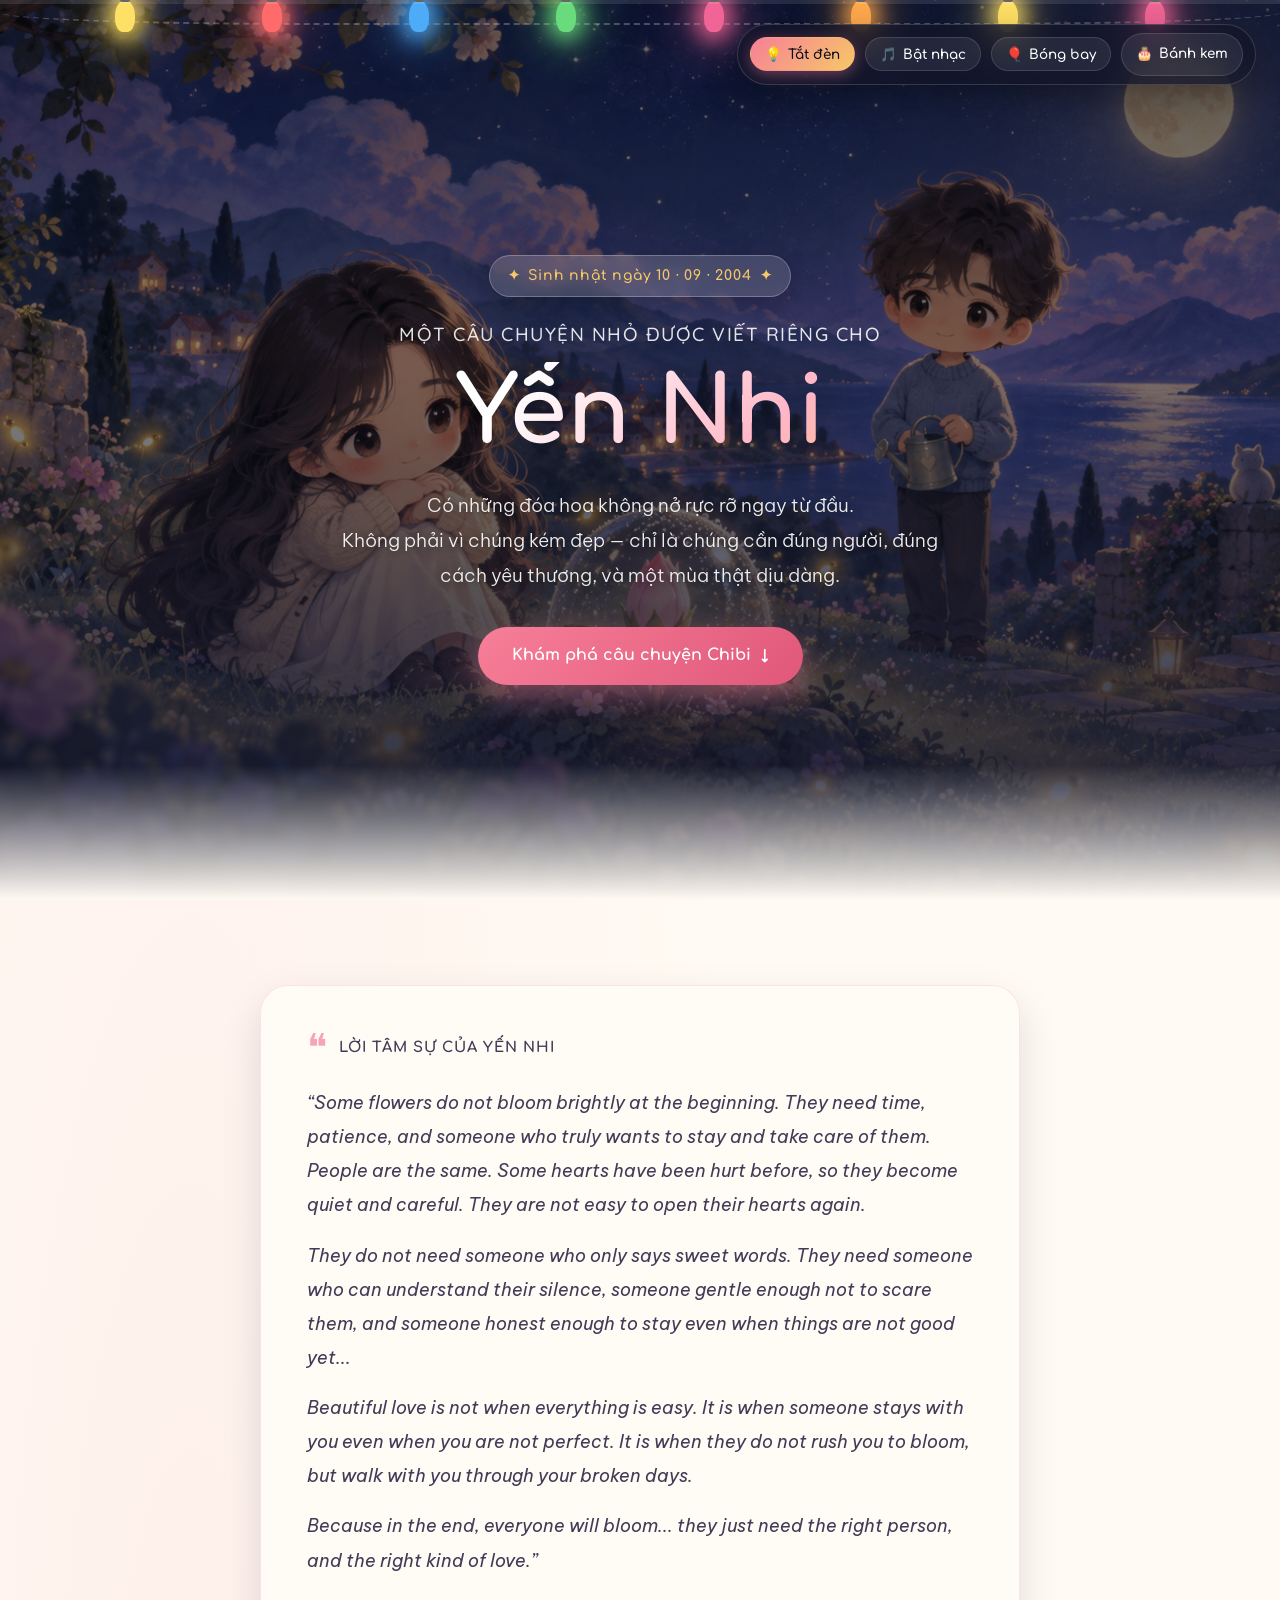
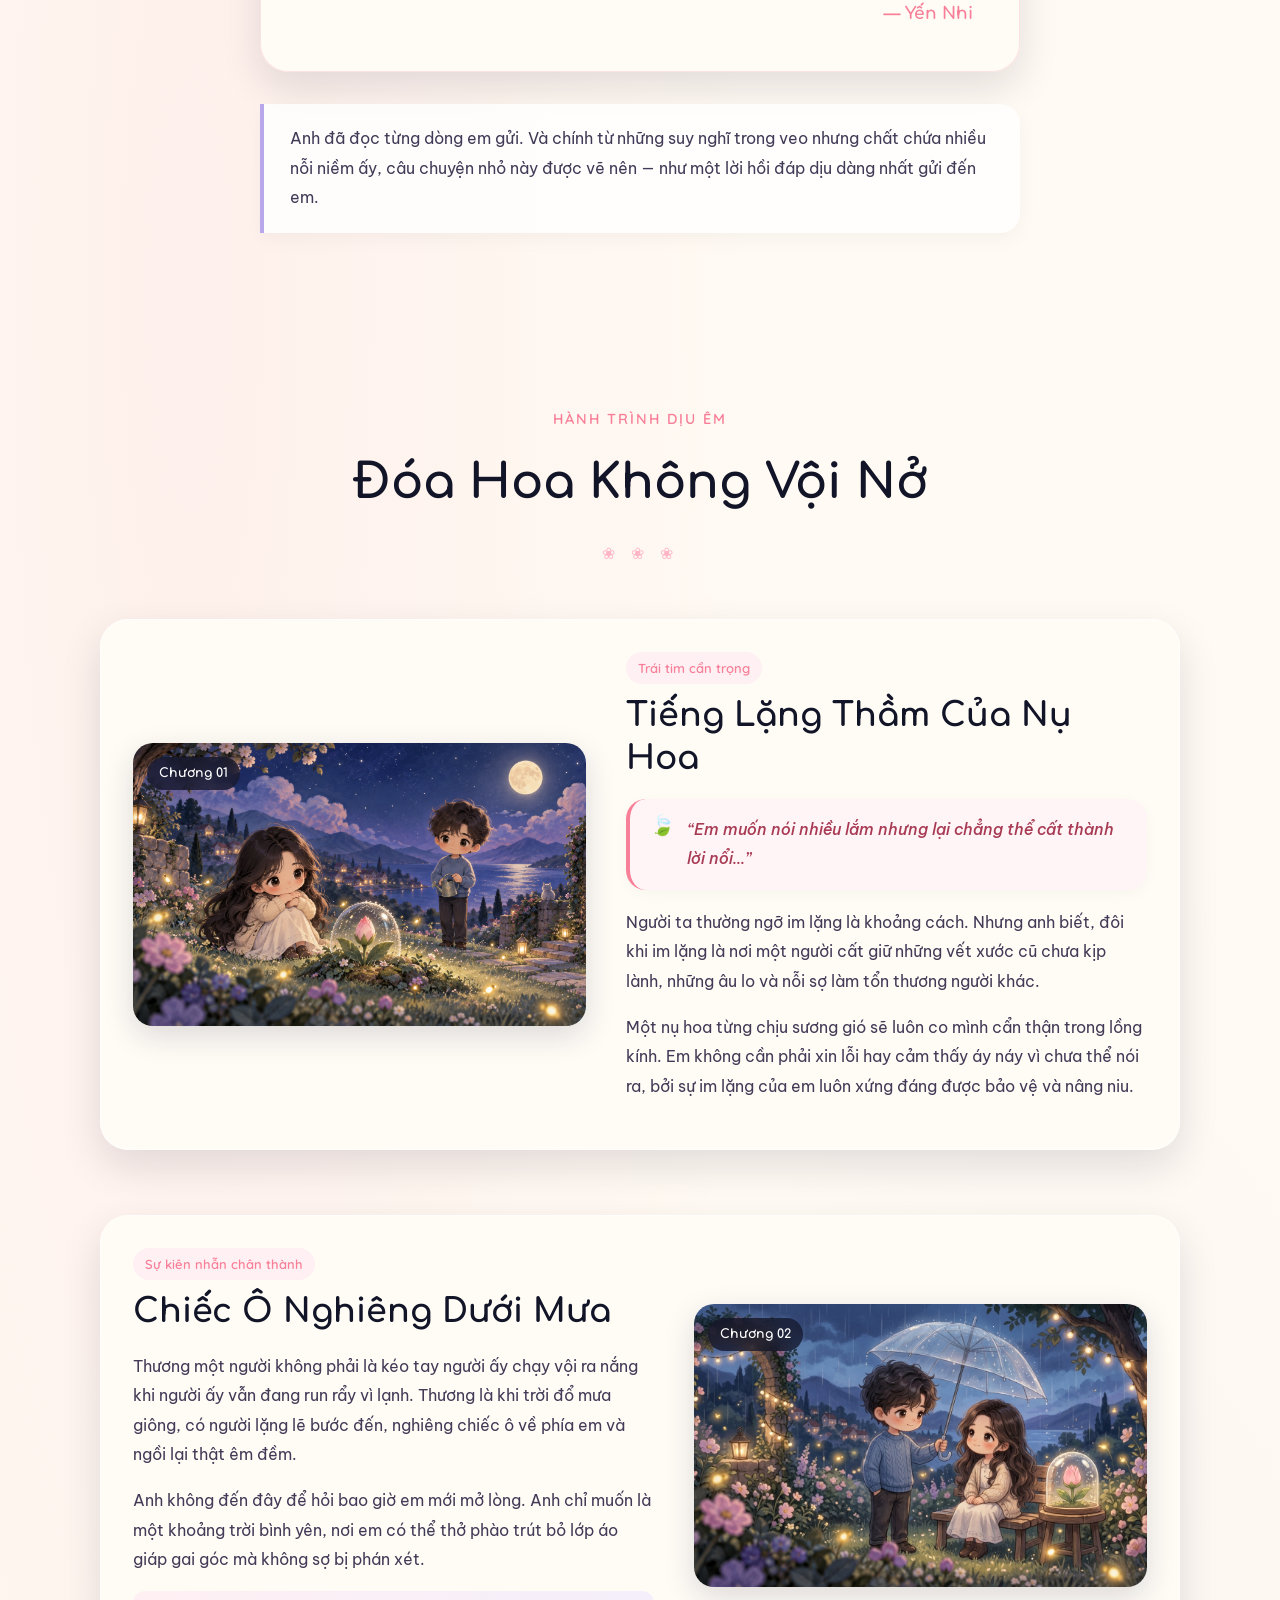
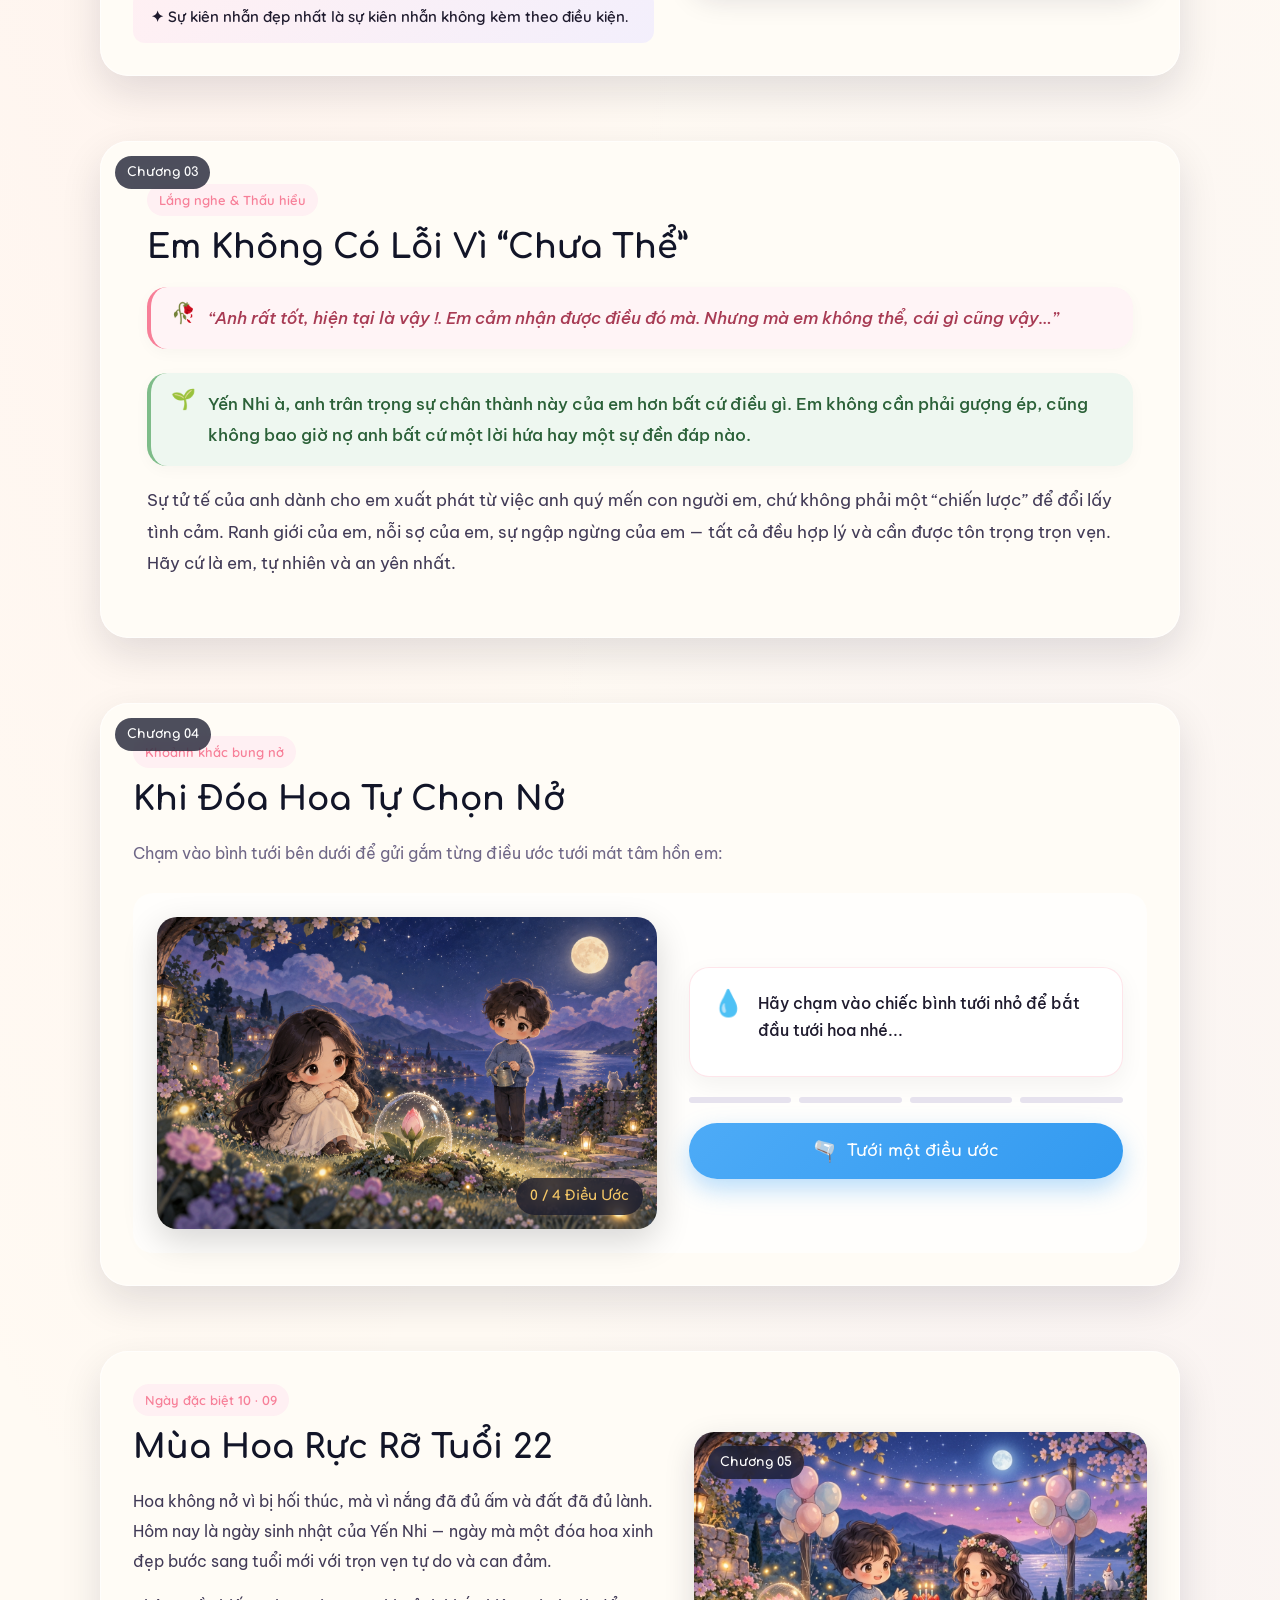
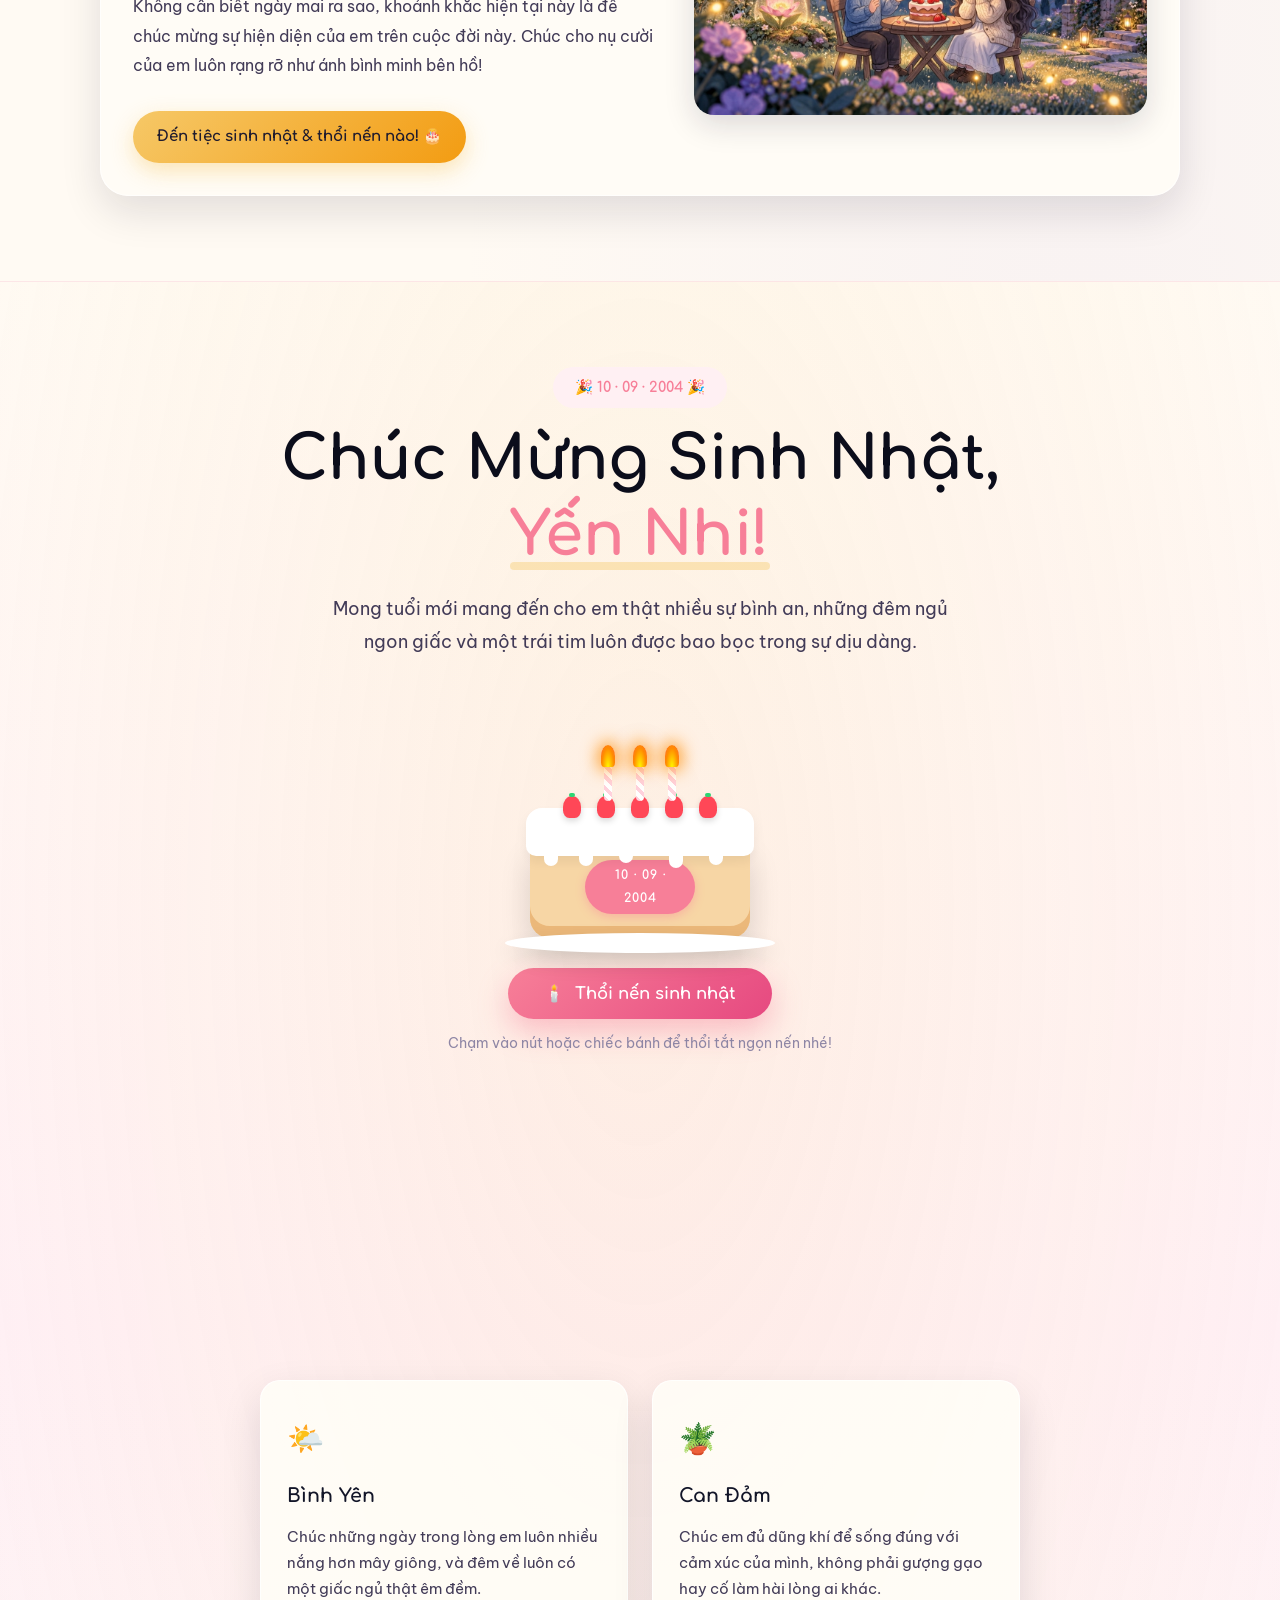
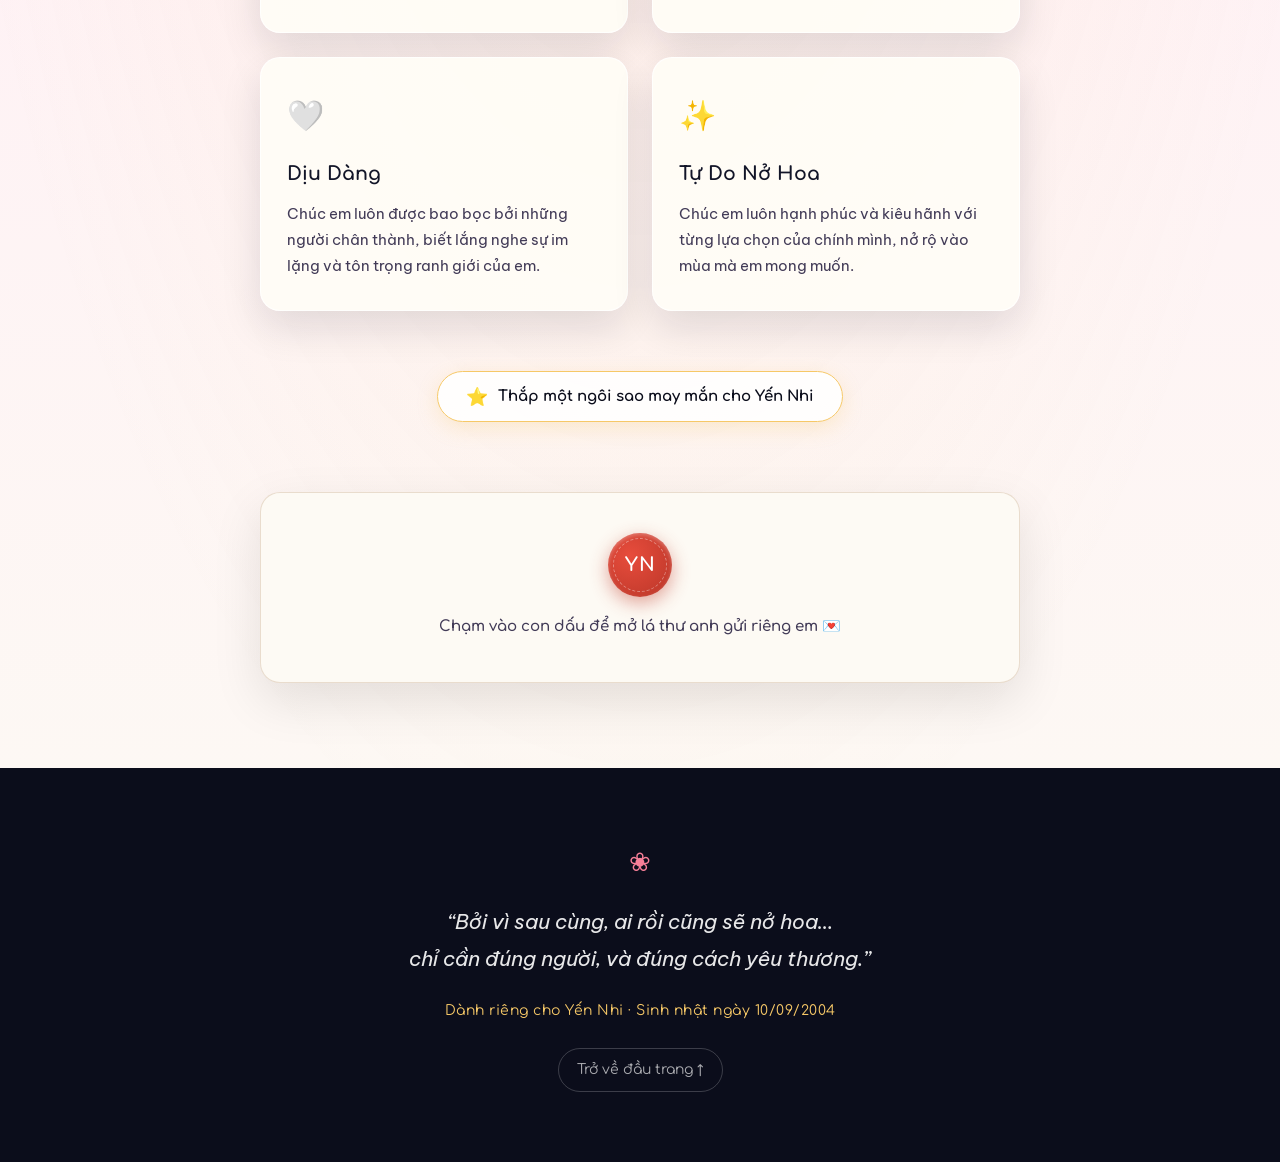
==== index.html @ 94d65dc5 "feat: Upgrade Chibi storybook birthday celebration for Yen Nhi (10/09/2004)" ====
<!doctype html>
<html lang="vi">
<head>
  <meta charset="utf-8">
  <meta name="viewport" content="width=device-width, initial-scale=1">
  <meta name="theme-color" content="#15182f">
  <meta name="description" content="Một câu chuyện Chibi dịu dàng và lời chúc sinh nhật ý nghĩa nhất dành cho Yến Nhi (10/09/2004).">
  <meta property="og:title" content="Đóa Hoa Dành Cho Yến Nhi · 10/09/2004">
  <meta property="og:description" content="Có những đóa hoa không nở rực rỡ ngay từ đầu. Chúng cần sự kiên nhẫn, một người thật lòng ở lại và đúng cách yêu thương.">
  <meta property="og:image" content="assets/images/story/chibi-birthday.jpg">
  <title>Đóa Hoa Dành Cho Yến Nhi · 10/09/2004 🌸</title>
  
  <link rel="icon" href="assets/images/favicon.ico">
  <link rel="preconnect" href="https://fonts.googleapis.com">
  <link rel="preconnect" href="https://fonts.gstatic.com" crossorigin>
  <!-- Full Google Fonts with Vietnamese subset -->
  <link href="https://fonts.googleapis.com/css2?family=Be+Vietnam+Pro:ital,wght@0,300;0,400;0,500;0,600;0,700;1,300;1,400;1,500;1,600&family=Caveat:wght@500;600;700&family=Comfortaa:wght@500;600;700&family=Quicksand:wght@500;600;700&display=swap" rel="stylesheet">
  
  <link rel="stylesheet" href="css/story.css">
</head>
<body>
  <!-- Canvas Confetti Overlay -->
  <canvas id="confettiCanvas" class="confetti-canvas" aria-hidden="true"></canvas>

  <!-- Reading Progress Bar -->
  <div class="scroll-progress" aria-hidden="true"><span id="scrollBar"></span></div>

  <!-- Ambient Sky & Falling Petals Layer -->
  <div class="ambient-sky" aria-hidden="true">
    <div class="stars-bg"></div>
    <div class="fireflies">
      <i></i><i></i><i></i><i></i><i></i><i></i><i></i><i></i><i></i><i></i><i></i><i></i>
    </div>
    <div class="ambient-petals" id="ambientPetals"></div>
  </div>

  <!-- Decorative Light Bulbs Garland (Classic Shizu-ka Feature) -->
  <div class="bulb-garland" id="bulbGarland" aria-hidden="true">
    <div class="bulb-wire"></div>
    <div class="bulb-row">
      <div class="bulb-item"><div class="bulb" id="bulb_yellow"></div></div>
      <div class="bulb-item"><div class="bulb" id="bulb_red"></div></div>
      <div class="bulb-item"><div class="bulb" id="bulb_blue"></div></div>
      <div class="bulb-item"><div class="bulb" id="bulb_green"></div></div>
      <div class="bulb-item"><div class="bulb" id="bulb_pink"></div></div>
      <div class="bulb-item"><div class="bulb" id="bulb_orange"></div></div>
      <div class="bulb-item"><div class="bulb" id="bulb_yellow_2"></div></div>
      <div class="bulb-item"><div class="bulb" id="bulb_pink_2"></div></div>
    </div>
  </div>

  <!-- Floating Action Control Bar -->
  <nav class="action-dock" aria-label="Điều khiển tương tác">
    <button class="dock-btn" id="dockLights" type="button" aria-pressed="false" title="Bật / Tắt dàn đèn lung linh">
      <span class="dock-btn__icon">💡</span>
      <span class="dock-btn__text">Bật đèn</span>
    </button>
    <button class="dock-btn" id="dockMusic" type="button" aria-pressed="false" title="Bật / Tắt giai điệu sinh nhật">
      <span class="dock-btn__icon dock-btn__icon--music">🎵</span>
      <span class="dock-btn__text">Bật nhạc</span>
    </button>
    <button class="dock-btn" id="dockBalloons" type="button" title="Thả bóng bay chữ Yến Nhi">
      <span class="dock-btn__icon">🎈</span>
      <span class="dock-btn__text">Bóng bay</span>
    </button>
    <a class="dock-btn dock-btn--cake" href="#birthdayZone" title="Đi tới Bánh sinh nhật & Bức thư">
      <span class="dock-btn__icon">🎂</span>
      <span class="dock-btn__text">Bánh kem</span>
    </a>
  </nav>

  <!-- Audio Player Element -->
  <audio id="birthdaySong" loop preload="auto">
    <source src="assets/audio/hbd.mp3" type="audio/mpeg">
  </audio>

  <!-- Container for Floating Balloons -->
  <div class="balloons-container" id="balloonsContainer" aria-hidden="true"></div>

  <!-- HERO SECTION -->
  <header class="hero" id="top">
    <div class="hero__backdrop" aria-hidden="true">
      <img src="assets/images/story/garden-night.png" alt="Khu vườn Chibi dưới ánh trăng dịu êm" class="hero__image">
      <div class="hero__overlay"></div>
    </div>

    <div class="hero__content">
      <div class="hero__badge reveal">
        <span class="badge-sparkle">✦</span>
        <span>Sinh nhật ngày 10 · 09 · 2004</span>
        <span class="badge-sparkle">✦</span>
      </div>
      
      <p class="hero__subtitle reveal">Một câu chuyện nhỏ được viết riêng cho</p>
      <h1 class="hero__title reveal">Yến Nhi</h1>
      
      <p class="hero__desc reveal">
        Có những đóa hoa không nở rực rỡ ngay từ đầu.<br>
        Không phải vì chúng kém đẹp — chỉ là chúng cần đúng người, đúng cách yêu thương, và một mùa thật dịu dàng.
      </p>

      <div class="hero__actions reveal">
        <a class="cta-button" href="#prologue">
          <span>Khám phá câu chuyện Chibi</span>
          <span class="cta-arrow" aria-hidden="true">↓</span>
        </a>
      </div>
    </div>

    <div class="hero__hint" aria-hidden="true">
      <span class="hint-dot"></span>
      <span>Cuộn xuống thật chậm để lắng nghe nhé</span>
    </div>
  </header>

  <main>
    <!-- PROLOGUE: THE QUOTE -->
    <section class="prologue section" id="prologue" aria-labelledby="prologueHeading">
      <div class="container container--narrow">
        <div class="quote-card reveal">
          <div class="quote-card__header">
            <span class="quote-icon" aria-hidden="true">❝</span>
            <span class="quote-tag">Lời tâm sự của Yến Nhi</span>
          </div>
          <blockquote class="quote-card__body">
            <p>
              “Some flowers do not bloom brightly at the beginning. They need time, patience, and someone who truly wants to stay and take care of them. People are the same. Some hearts have been hurt before, so they become quiet and careful. They are not easy to open their hearts again.
            </p>
            <p>
              They do not need someone who only says sweet words. They need someone who can understand their silence, someone gentle enough not to scare them, and someone honest enough to stay even when things are not good yet...
            </p>
            <p>
              Beautiful love is not when everything is easy. It is when someone stays with you even when you are not perfect. It is when they do not rush you to bloom, but walk with you through your broken days.
            </p>
            <p>
              Because in the end, everyone will bloom... they just need the right person, and the right kind of love.”
            </p>
          </blockquote>
          <div class="quote-card__footer">
            <span class="quote-author">— Yến Nhi</span>
          </div>
        </div>

        <div class="prologue-note reveal">
          <p>
            Anh đã đọc từng dòng em gửi. Và chính từ những suy nghĩ trong veo nhưng chất chứa nhiều nỗi niềm ấy, câu chuyện nhỏ này được vẽ nên — như một lời hồi đáp dịu dàng nhất gửi đến em.
          </p>
        </div>
      </div>
    </section>

    <!-- CHAPTERS STORYBOOK SECTION -->
    <section class="storybook-section section" id="storyChapters" aria-label="Các chương truyện Chibi">
      <div class="container">
        <div class="section-heading text-center reveal">
          <span class="sub-heading">Hành trình dịu êm</span>
          <h2 class="main-heading">Đóa Hoa Không Vội Nở</h2>
          <div class="heading-ornament" aria-hidden="true">❀ ❀ ❀</div>
        </div>

        <div class="chapters-wrapper">
          <!-- CHAPTER 1 -->
          <article class="chapter-card reveal" id="chap1">
            <div class="chapter-card__art">
              <img src="assets/images/story/garden-night.png" alt="Chibi Yến Nhi ngồi bên đóa hoa trong lồng kính dưới đêm trăng" loading="lazy">
              <div class="chapter-tag">Chương 01</div>
            </div>
            <div class="chapter-card__text">
              <div class="chapter-badge">Trái tim cẩn trọng</div>
              <h3 class="chapter-title">Tiếng Lặng Thầm Của Nụ Hoa</h3>
              
              <div class="speech-bubble speech-bubble--her">
                <span class="speech-avatar" aria-hidden="true">🍃</span>
                <p>“Em muốn nói nhiều lắm nhưng lại chẳng thể cất thành lời nổi…”</p>
              </div>

              <p>
                Người ta thường ngỡ im lặng là khoảng cách. Nhưng anh biết, đôi khi im lặng là nơi một người cất giữ những vết xước cũ chưa kịp lành, những âu lo và nỗi sợ làm tổn thương người khác.
              </p>
              <p>
                Một nụ hoa từng chịu sương gió sẽ luôn co mình cẩn thận trong lồng kính. Em không cần phải xin lỗi hay cảm thấy áy náy vì chưa thể nói ra, bởi sự im lặng của em luôn xứng đáng được bảo vệ và nâng niu.
              </p>
            </div>
          </article>

          <!-- CHAPTER 2 -->
          <article class="chapter-card chapter-card--reverse reveal" id="chap2">
            <div class="chapter-card__art">
              <img src="assets/images/story/chibi-rain.jpg" alt="Chibi bạn nam che ô cho bạn nữ ngồi bên đóa hoa dưới làn mưa ấm áp" loading="lazy">
              <div class="chapter-tag">Chương 02</div>
            </div>
            <div class="chapter-card__text">
              <div class="chapter-badge">Sự kiên nhẫn chân thành</div>
              <h3 class="chapter-title">Chiếc Ô Nghiêng Dưới Mưa</h3>
              
              <p>
                Thương một người không phải là kéo tay người ấy chạy vội ra nắng khi người ấy vẫn đang run rẩy vì lạnh. Thương là khi trời đổ mưa giông, có người lặng lẽ bước đến, nghiêng chiếc ô về phía em và ngồi lại thật êm đềm.
              </p>
              <p>
                Anh không đến đây để hỏi bao giờ em mới mở lòng. Anh chỉ muốn là một khoảng trời bình yên, nơi em có thể thở phào trút bỏ lớp áo giáp gai góc mà không sợ bị phán xét.
              </p>
              <div class="chapter-highlight">
                <span>✦ Sự kiên nhẫn đẹp nhất là sự kiên nhẫn không kèm theo điều kiện.</span>
              </div>
            </div>
          </article>

          <!-- CHAPTER 3 -->
          <article class="chapter-card reveal" id="chap3">
            <div class="chapter-card__inner-confession">
              <div class="chapter-tag">Chương 03</div>
              <div class="chapter-badge">Lắng nghe & Thấu hiểu</div>
              <h3 class="chapter-title">Em Không Có Lỗi Vì “Chưa Thể”</h3>
              
              <div class="speech-bubble speech-bubble--her">
                <span class="speech-avatar" aria-hidden="true">🥀</span>
                <p>“Anh rất tốt, hiện tại là vậy !. Em cảm nhận được điều đó mà. Nhưng mà em không thể, cái gì cũng vậy…”</p>
              </div>

              <div class="confession-response">
                <div class="speech-bubble speech-bubble--him">
                  <span class="speech-avatar" aria-hidden="true">🌱</span>
                  <p>
                    Yến Nhi à, anh trân trọng sự chân thành này của em hơn bất cứ điều gì. Em không cần phải gượng ép, cũng không bao giờ nợ anh bất cứ một lời hứa hay một sự đền đáp nào.
                  </p>
                </div>
                <p class="confession-body">
                  Sự tử tế của anh dành cho em xuất phát từ việc anh quý mến con người em, chứ không phải một “chiến lược” để đổi lấy tình cảm. Ranh giới của em, nỗi sợ của em, sự ngập ngừng của em — tất cả đều hợp lý và cần được tôn trọng trọn vẹn. Hãy cứ là em, tự nhiên và an yên nhất.
                </p>
              </div>
            </div>
          </article>

          <!-- CHAPTER 4 (INTERACTIVE GARDEN) -->
          <article class="chapter-card chapter-card--garden reveal" id="gardenZone">
            <div class="chapter-tag">Chương 04</div>
            <div class="chapter-badge">Khoảnh khắc bung nở</div>
            <h3 class="chapter-title">Khi Đóa Hoa Tự Chọn Nở</h3>
            <p class="garden-subtitle">
              Chạm vào bình tưới bên dưới để gửi gắm từng điều ước tưới mát tâm hồn em:
            </p>

            <div class="garden-interactive" id="interactiveGarden" style="--bloom: 0">
              <div class="garden-visual">
                <img class="garden-img garden-img--night" src="assets/images/story/garden-night.png" alt="Hoa chưa nở trong đêm">
                <img class="garden-img garden-img--dawn" src="assets/images/story/garden-dawn.png" alt="Hoa bừng nở trong bình minh">
                <div class="garden-bloom-glow"></div>
                <div class="garden-badge-pill">
                  <span id="wishCount">0</span> / 4 Điều Ước
                </div>
                <div class="petal-layer" id="petalLayer" aria-hidden="true"></div>
              </div>

              <div class="garden-control-box">
                <div class="wish-card-display" id="wishDisplay" role="status">
                  <span class="wish-icon" id="wishIcon">💧</span>
                  <p id="wishText">Hãy chạm vào chiếc bình tưới nhỏ để bắt đầu tưới hoa nhé...</p>
                </div>

                <div class="wish-indicators" id="wishDots" aria-hidden="true">
                  <span class="dot"></span>
                  <span class="dot"></span>
                  <span class="dot"></span>
                  <span class="dot"></span>
                </div>

                <button class="water-action-btn" id="waterButton" type="button">
                  <span class="water-icon" aria-hidden="true">🫗</span>
                  <span class="water-label">Tưới một điều ước</span>
                </button>
              </div>
            </div>
          </article>

          <!-- CHAPTER 5 -->
          <article class="chapter-card chapter-card--reverse reveal" id="chap5">
            <div class="chapter-card__art">
              <img src="assets/images/story/chibi-birthday.jpg" alt="Chibi bạn nam và bạn nữ mừng sinh nhật bên chiếc bánh kem và bóng bay" loading="lazy">
              <div class="chapter-tag">Chương 05</div>
            </div>
            <div class="chapter-card__text">
              <div class="chapter-badge">Ngày đặc biệt 10 · 09</div>
              <h3 class="chapter-title">Mùa Hoa Rực Rỡ Tuổi 22</h3>
              <p>
                Hoa không nở vì bị hối thúc, mà vì nắng đã đủ ấm và đất đã đủ lành. Hôm nay là ngày sinh nhật của Yến Nhi — ngày mà một đóa hoa xinh đẹp bước sang tuổi mới với trọn vẹn tự do và can đảm.
              </p>
              <p>
                Không cần biết ngày mai ra sao, khoảnh khắc hiện tại này là để chúc mừng sự hiện diện của em trên cuộc đời này. Chúc cho nụ cười của em luôn rạng rỡ như ánh bình minh bên hồ!
              </p>
              <a href="#birthdayZone" class="btn-jump-cake">
                <span>Đến tiệc sinh nhật & thổi nến nào! 🎂</span>
              </a>
            </div>
          </article>
        </div>
      </div>
    </section>

    <!-- BIRTHDAY CELEBRATION ZONE (SHIZU-KA INSPIRED CAKE & CANDLE BLOW) -->
    <section class="birthday-celebration section" id="birthdayZone" aria-labelledby="bdayHeading">
      <div class="container container--narrow">
        <div class="birthday-header text-center reveal">
          <div class="bday-confetti-badge">🎉 10 · 09 · 2004 🎉</div>
          <h2 id="bdayHeading" class="bday-main-title">
            Chúc Mừng Sinh Nhật,<br><span class="highlight-name">Yến Nhi!</span>
          </h2>
          <p class="bday-lead">
            Mong tuổi mới mang đến cho em thật nhiều sự bình an, những đêm ngủ ngon giấc và một trái tim luôn được bao bọc trong sự dịu dàng.
          </p>
        </div>

        <!-- 3D Interactive Birthday Cake -->
        <div class="cake-stage reveal" id="cakeStage">
          <div class="cake-box">
            <div class="cake" id="interactiveCake" title="Chạm để thổi nến!">
              <!-- Candle Flames & Sticks -->
              <div class="velas" id="cakeCandles">
                <div class="fuego"><span class="flame-core"></span></div>
                <div class="fuego"><span class="flame-core"></span></div>
                <div class="fuego"><span class="flame-core"></span></div>
              </div>
              <div class="cobertura"></div>
              <div class="cake-layer-top">
                <div class="strawberries">
                  <i></i><i></i><i></i><i></i><i></i>
                </div>
              </div>
              <div class="bizcocho">
                <div class="cake-plate"></div>
                <div class="cake-date-ribbon">10 · 09 · 2004</div>
              </div>
            </div>
          </div>

          <div class="cake-actions text-center">
            <button class="blow-candle-btn" id="blowCandleBtn" type="button">
              <span class="btn-icon">🕯️</span>
              <span class="btn-text">Thổi nến sinh nhật</span>
            </button>
            <p class="blow-hint" id="blowHint">Chạm vào nút hoặc chiếc bánh để thổi tắt ngọn nến nhé!</p>
          </div>

          <!-- Toast Message that pops up when candles are blown -->
          <div class="birthday-toast" id="birthdayToast" aria-hidden="true">
            <div class="toast-card">
              <span class="toast-emoji">✨🎂🎈</span>
              <h3>Happy Birthday Yến Nhi!</h3>
              <p>Ngọn nến đã tắt, điều ước của em đã được gửi tới những vì sao! Chúc mọi ước nguyện tuổi mới thành hiện thực!</p>
            </div>
          </div>
        </div>

        <!-- 4 Special Wish Cards -->
        <div class="wishes-quad reveal">
          <div class="wish-item-card">
            <span class="wish-item-card__icon">🌤️</span>
            <h4>Bình Yên</h4>
            <p>Chúc những ngày trong lòng em luôn nhiều nắng hơn mây giông, và đêm về luôn có một giấc ngủ thật êm đềm.</p>
          </div>
          <div class="wish-item-card">
            <span class="wish-item-card__icon">🪴</span>
            <h4>Can Đảm</h4>
            <p>Chúc em đủ dũng khí để sống đúng với cảm xúc của mình, không phải gượng gạo hay cố làm hài lòng ai khác.</p>
          </div>
          <div class="wish-item-card">
            <span class="wish-item-card__icon">🤍</span>
            <h4>Dịu Dàng</h4>
            <p>Chúc em luôn được bao bọc bởi những người chân thành, biết lắng nghe sự im lặng và tôn trọng ranh giới của em.</p>
          </div>
          <div class="wish-item-card">
            <span class="wish-item-card__icon">✨</span>
            <h4>Tự Do Nở Hoa</h4>
            <p>Chúc em luôn hạnh phúc và kiêu hãnh với từng lựa chọn của chính mình, nở rộ vào mùa mà em mong muốn.</p>
          </div>
        </div>

        <!-- Interactive Star Wish Button -->
        <div class="star-wishes-box text-center reveal">
          <button class="star-wish-btn" id="starWishBtn" type="button">
            <span class="star-icon">⭐</span>
            <span>Thắp một ngôi sao may mắn cho Yến Nhi</span>
          </button>
          <div class="star-spawn-area" id="starSpawnArea" aria-hidden="true"></div>
        </div>

        <!-- THE SEALED WAX LETTER -->
        <div class="letter-section reveal" id="letterSection">
          <div class="envelope" id="waxEnvelope">
            <div class="envelope__flap"></div>
            <div class="envelope__seal" id="envelopeSeal" title="Chạm để mở thư">
              <span class="seal-initials">YN</span>
              <span class="seal-ring"></span>
            </div>
            <div class="envelope__hint">Chạm vào con dấu để mở lá thư anh gửi riêng em 💌</div>
            
            <article class="letter-paper" id="letterPaper">
              <div class="letter-paper__decor">❀</div>
              <p class="letter-salutation">Gửi Yến Nhi,</p>
              
              <div class="letter-body">
                <p>
                  Hôm nay là ngày 10 tháng 9 — ngày mà thế giới này may mắn có thêm một cô gái mang tên Yến Nhi dịu dàng, sâu sắc và đầy trăn trở.
                </p>
                <p>
                  Anh đã đọc rất kỹ những dòng em viết về đóa hoa cần thời gian và một người đủ kiên nhẫn. Và anh cũng nghe trọn vẹn cả câu nói: <em>“Anh rất tốt... nhưng em không thể. Em muốn nói nhiều lắm nhưng lại chẳng thể cất thành lời nổi.”</em>
                </p>
                <p>
                  Điều anh muốn em luôn nhớ là: <strong>Em không làm gì sai cả</strong>. Em không cần phải cảm thấy có lỗi với bất kỳ ai, và càng không bao giờ phải như thế trước mặt anh.
                </p>
                <p>
                  Sự im lặng của em, anh hiểu là vì trái tim em đã từng phải tự mình gánh chịu những điều không dễ dàng. Khi một đóa hoa đã từng sợ gió lạnh, việc khép cánh lại để tự bảo vệ là điều rất tự nhiên. Em không cần phải gượng ép bản thân phải "mở lòng", cũng không cần cảm thấy áp lực trước sự tử tế của anh.
                </p>
                <p>
                  Anh chọn ở đây, chọn đối xử dịu dàng với em, đơn giản vì em xứng đáng với sự tử tế ấy. Anh chưa từng xem sự chân thành của mình là một món nợ bắt em phải đáp lại. Tình cảm đẹp nhất là khi người ta sẵn lòng che ô cho em qua những ngày mưa bão, mà không đòi hỏi phải được cùng em đón ngày nắng.
                </p>
                <p>
                  Bước sang tuổi mới (10/09/2004), anh chỉ mong:
                  <br>• Lòng em nhẹ nhõm hơn, bớt đi những nghĩ suy dồn nén.
                  <br>• Em luôn được an toàn trong cảm xúc của mình.
                  <br>• Và một ngày nào đó, khi lòng em thực sự bình yên, đóa hoa Yến Nhi sẽ tự tin nở rộ theo cách rực rỡ nhất mà em tự chọn.
                </p>
              </div>

              <div class="letter-signoff">
                <p>Chúc mừng sinh nhật em một tuổi mới thật an lành!</p>
                <p class="letter-author">Từ một người luôn trân trọng em 🌸</p>
              </div>
            </article>
          </div>
        </div>

      </div>
    </section>

    <!-- EPILOGUE -->
    <footer class="epilogue section text-center" aria-label="Lời kết">
      <div class="container container--narrow reveal">
        <div class="epilogue-symbol" aria-hidden="true">❀</div>
        <p class="epilogue-text">
          “Bởi vì sau cùng, ai rồi cũng sẽ nở hoa…<br>
          chỉ cần đúng người, và đúng cách yêu thương.”
        </p>
        <p class="epilogue-credit">Dành riêng cho Yến Nhi · Sinh nhật ngày 10/09/2004</p>
        <a class="back-to-top" href="#top">Trở về đầu trang ↑</a>
      </div>
    </footer>
  </main>

  <script src="js/story.js" defer></script>
</body>
</html>
---- css/story.css ----
/* ==========================================================================
   ĐÓA HOA DÀNH CHO YẾN NHI · 10/09/2004
   Interactive Chibi Storybook & Birthday Celebration CSS
   ========================================================================== */

:root {
  /* Colors */
  --night-900: #0b0d1b;
  --night-800: #121528;
  --night-700: #1b1e38;
  --night-600: #26294a;
  --night-card: rgba(26, 29, 56, 0.78);
  
  --cream-50: #fffaf3;
  --cream-100: #fff3e3;
  --cream-card: rgba(255, 252, 246, 0.95);
  
  --ink-900: #1f1b2e;
  --ink-700: #423b57;
  --ink-500: #6f6787;
  --ink-muted: #8e86a5;
  
  --rose-pink: #f77f98;
  --blush-pink: #ffb5c5;
  --blush-light: #fff0f3;
  --peach-warm: #ffd6ba;
  --lavender: #b8a7ea;
  --lavender-light: #f3effc;
  --gold-warm: #f6c867;
  --gold-glow: rgba(246, 200, 103, 0.45);
  --sage-green: #7ebc89;
  --sage-light: #eef7f0;
  
  /* Fonts */
  --font-main: "Be Vietnam Pro", -apple-system, BlinkMacSystemFont, "Segoe UI", Roboto, sans-serif;
  --font-cute: "Comfortaa", "Be Vietnam Pro", cursive, sans-serif;
  --font-hand: "Caveat", "Be Vietnam Pro", cursive, sans-serif;
  --font-display: "Quicksand", "Be Vietnam Pro", sans-serif;
  
  /* Shadows & Radius */
  --radius-sm: 12px;
  --radius-md: 20px;
  --radius-lg: 28px;
  --radius-pill: 9999px;
  --shadow-card: 0 16px 40px rgba(18, 14, 38, 0.12);
  --shadow-hover: 0 24px 60px rgba(18, 14, 38, 0.2);
  --shadow-glow: 0 0 35px rgba(247, 127, 152, 0.35);
  
  --transition: all 0.35s cubic-bezier(0.16, 1, 0.3, 1);
}

*, *::before, *::after {
  box-sizing: border-box;
}

html {
  scroll-behavior: smooth;
  background-color: var(--night-900);
}

body {
  margin: 0;
  padding: 0;
  font-family: var(--font-main);
  color: var(--ink-900);
  background: 
    radial-gradient(ellipse at 15% 25%, rgba(247, 127, 152, 0.08), transparent 35rem),
    radial-gradient(ellipse at 85% 75%, rgba(184, 167, 234, 0.1), transparent 40rem),
    var(--cream-50);
  line-height: 1.85;
  font-size: 16.5px;
  overflow-x: hidden;
  text-rendering: optimizeLegibility;
  -webkit-font-smoothing: antialiased;
}

/* Scroll Progress Bar */
.scroll-progress {
  position: fixed;
  top: 0;
  left: 0;
  width: 100%;
  height: 4px;
  background: rgba(255, 255, 255, 0.1);
  z-index: 1000;
}
.scroll-progress span {
  display: block;
  height: 100%;
  width: 0%;
  background: linear-gradient(90deg, var(--rose-pink), var(--gold-warm), var(--lavender));
  border-radius: 0 2px 2px 0;
  transition: width 0.1s linear;
}

/* Confetti Canvas */
.confetti-canvas {
  position: fixed;
  top: 0;
  left: 0;
  width: 100vw;
  height: 100vh;
  pointer-events: none;
  z-index: 9999;
}

/* ==========================================================================
   AMBIENT SKY & FIREFLIES
   ========================================================================== */
.ambient-sky {
  position: fixed;
  inset: 0;
  pointer-events: none;
  z-index: 1;
  overflow: hidden;
}

.fireflies i {
  position: absolute;
  width: 4px;
  height: 4px;
  border-radius: 50%;
  background: var(--gold-warm);
  box-shadow: 0 0 10px 3px var(--gold-warm), 0 0 20px 6px rgba(246, 200, 103, 0.4);
  opacity: 0;
  animation: fireflyGlide 12s infinite ease-in-out;
}
.fireflies i:nth-child(1) { top: 18%; left: 8%; animation-delay: 0s; }
.fireflies i:nth-child(2) { top: 32%; left: 88%; animation-delay: 2s; }
.fireflies i:nth-child(3) { top: 60%; left: 15%; animation-delay: 4.5s; }
.fireflies i:nth-child(4) { top: 75%; left: 78%; animation-delay: 1.2s; }
.fireflies i:nth-child(5) { top: 40%; left: 45%; animation-delay: 6s; }
.fireflies i:nth-child(6) { top: 85%; left: 30%; animation-delay: 3.5s; }
.fireflies i:nth-child(7) { top: 12%; left: 62%; animation-delay: 7s; }
.fireflies i:nth-child(8) { top: 52%; left: 92%; animation-delay: 5s; }
.fireflies i:nth-child(9) { top: 68%; left: 52%; animation-delay: 8s; }
.fireflies i:nth-child(10) { top: 25%; left: 35%; animation-delay: 2.8s; }

@keyframes fireflyGlide {
  0% { opacity: 0; transform: translate(0, 0) scale(0.6); }
  25% { opacity: 0.9; transform: translate(25px, -30px) scale(1.1); }
  50% { opacity: 0.3; transform: translate(-20px, -60px) scale(0.8); }
  75% { opacity: 1; transform: translate(30px, -90px) scale(1.2); }
  100% { opacity: 0; transform: translate(10px, -120px) scale(0.6); }
}

/* ==========================================================================
   BULB GARLAND (CLASSIC SHIZU-KA FEATURE)
   ========================================================================== */
.bulb-garland {
  position: fixed;
  top: 0;
  left: 0;
  width: 100%;
  pointer-events: none;
  z-index: 500;
  transition: opacity 0.5s ease;
}
.bulb-wire {
  position: absolute;
  top: 0;
  left: 0;
  width: 100%;
  height: 25px;
  border-bottom: 2px dashed rgba(255, 255, 255, 0.25);
  border-radius: 50% / 100%;
}
.bulb-row {
  display: flex;
  justify-content: space-around;
  padding: 0 4%;
  position: relative;
}
.bulb-item {
  position: relative;
  width: 28px;
  height: 48px;
}
.bulb {
  width: 20px;
  height: 32px;
  margin: 0 auto;
  border-radius: 50% 50% 40% 40%;
  background: rgba(255, 255, 255, 0.15);
  position: relative;
  transition: all 0.4s ease;
  box-shadow: 0 2px 5px rgba(0,0,0,0.2);
}
.bulb::before {
  content: "";
  position: absolute;
  top: -4px;
  left: 50%;
  transform: translateX(-50%);
  width: 10px;
  height: 6px;
  background: #555;
  border-radius: 2px;
}

/* Lights ON state */
body.lights-on .bulb#bulb_yellow,
body.lights-on .bulb#bulb_yellow_2 {
  background: #ffe066;
  box-shadow: 0 0 20px 8px rgba(255, 224, 102, 0.8), 0 0 45px 15px rgba(255, 224, 102, 0.4);
  animation: bulbPulse 2.8s infinite ease-in-out alternate;
}
body.lights-on .bulb#bulb_red {
  background: #ff6b6b;
  box-shadow: 0 0 20px 8px rgba(255, 107, 107, 0.8), 0 0 45px 15px rgba(255, 107, 107, 0.4);
  animation: bulbPulse 2.6s infinite 0.4s ease-in-out alternate;
}
body.lights-on .bulb#bulb_blue {
  background: #4dabf7;
  box-shadow: 0 0 20px 8px rgba(77, 171, 247, 0.8), 0 0 45px 15px rgba(77, 171, 247, 0.4);
  animation: bulbPulse 3.1s infinite 0.8s ease-in-out alternate;
}
body.lights-on .bulb#bulb_green {
  background: #69db7c;
  box-shadow: 0 0 20px 8px rgba(105, 219, 124, 0.8), 0 0 45px 15px rgba(105, 219, 124, 0.4);
  animation: bulbPulse 2.9s infinite 0.2s ease-in-out alternate;
}
body.lights-on .bulb#bulb_pink,
body.lights-on .bulb#bulb_pink_2 {
  background: #f06595;
  box-shadow: 0 0 20px 8px rgba(240, 101, 149, 0.8), 0 0 45px 15px rgba(240, 101, 149, 0.4);
  animation: bulbPulse 2.7s infinite 0.6s ease-in-out alternate;
}
body.lights-on .bulb#bulb_orange {
  background: #ffa94d;
  box-shadow: 0 0 20px 8px rgba(255, 169, 77, 0.8), 0 0 45px 15px rgba(255, 169, 77, 0.4);
  animation: bulbPulse 3s infinite 0.5s ease-in-out alternate;
}

@keyframes bulbPulse {
  0% { transform: scale(0.96); filter: brightness(0.9); }
  100% { transform: scale(1.05); filter: brightness(1.2); }
}

/* ==========================================================================
   FLOATING ACTION DOCK
   ========================================================================== */
.action-dock {
  position: fixed;
  top: 24px;
  right: 24px;
  display: flex;
  align-items: center;
  gap: 10px;
  padding: 8px 12px;
  background: rgba(18, 21, 40, 0.75);
  backdrop-filter: blur(14px);
  -webkit-backdrop-filter: blur(14px);
  border: 1px solid rgba(255, 255, 255, 0.15);
  border-radius: var(--radius-pill);
  box-shadow: 0 12px 35px rgba(0, 0, 0, 0.3);
  z-index: 900;
  transition: var(--transition);
}
.dock-btn {
  display: flex;
  align-items: center;
  gap: 6px;
  padding: 8px 14px;
  font-family: var(--font-cute);
  font-size: 13.5px;
  font-weight: 600;
  color: #fff;
  background: rgba(255, 255, 255, 0.08);
  border: 1px solid rgba(255, 255, 255, 0.12);
  border-radius: var(--radius-pill);
  cursor: pointer;
  text-decoration: none;
  transition: var(--transition);
}
.dock-btn:hover {
  background: rgba(255, 255, 255, 0.2);
  transform: translateY(-2px);
}
.dock-btn[aria-pressed="true"] {
  background: linear-gradient(135deg, var(--rose-pink), var(--gold-warm));
  color: var(--night-900);
  border-color: transparent;
  box-shadow: 0 4px 15px rgba(247, 127, 152, 0.4);
}
.dock-btn__icon--music.is-playing {
  display: inline-block;
  animation: musicSpin 2.5s linear infinite;
}
@keyframes musicSpin {
  100% { transform: rotate(360deg); }
}

/* ==========================================================================
   BALLOONS FLOATING SYSTEM
   ========================================================================== */
.balloons-container {
  position: fixed;
  inset: 0;
  pointer-events: none;
  z-index: 600;
  overflow: hidden;
}
.balloon {
  position: absolute;
  bottom: -150px;
  display: flex;
  flex-direction: column;
  align-items: center;
  animation: floatUpward 14s ease-in forwards;
}
.balloon__body {
  width: 72px;
  height: 92px;
  border-radius: 50% 50% 50% 50% / 40% 40% 60% 60%;
  display: flex;
  align-items: center;
  justify-content: center;
  font-family: var(--font-cute);
  font-weight: 700;
  font-size: 26px;
  color: #ffffff;
  text-shadow: 0 2px 6px rgba(0, 0, 0, 0.25);
  box-shadow: inset -8px -10px 20px rgba(0, 0, 0, 0.15), 0 10px 25px rgba(0, 0, 0, 0.18);
  position: relative;
}
.balloon__body::after {
  content: "";
  position: absolute;
  bottom: -6px;
  width: 0;
  height: 0;
  border-left: 5px solid transparent;
  border-right: 5px solid transparent;
  border-bottom: 7px solid currentColor;
}
.balloon__string {
  width: 1.5px;
  height: 80px;
  background: rgba(255, 255, 255, 0.45);
  margin-top: 4px;
}
@keyframes floatUpward {
  0% { transform: translateY(0) rotate(-3deg); opacity: 0; }
  10% { opacity: 0.95; }
  50% { transform: translateY(-55vh) rotate(5deg); }
  90% { opacity: 0.95; }
  100% { transform: translateY(-120vh) rotate(-4deg); opacity: 0; }
}

/* ==========================================================================
   HERO SECTION
   ========================================================================== */
.hero {
  position: relative;
  min-height: 100vh;
  display: flex;
  flex-direction: column;
  align-items: center;
  justify-content: center;
  padding: 100px 24px 60px;
  color: #fff;
  text-align: center;
  overflow: hidden;
  background: #0d1022;
  z-index: 2;
}
.hero__backdrop {
  position: absolute;
  inset: 0;
  z-index: 1;
}
.hero__image {
  width: 100%;
  height: 100%;
  object-fit: cover;
  object-position: center 35%;
  filter: brightness(0.72) saturate(1.18);
  transform: scale(1.02);
  transition: transform 0.6s ease;
}
.hero__overlay {
  position: absolute;
  inset: 0;
  background: linear-gradient(
    180deg,
    rgba(11, 13, 27, 0.5) 0%,
    rgba(18, 21, 40, 0.3) 40%,
    rgba(22, 25, 48, 0.8) 85%,
    var(--cream-50) 100%
  );
}
.hero__content {
  max-width: 780px;
  position: relative;
  z-index: 2;
  margin: 0 auto;
}
.hero__badge {
  display: inline-flex;
  align-items: center;
  gap: 8px;
  padding: 7px 18px;
  background: rgba(255, 255, 255, 0.15);
  backdrop-filter: blur(12px);
  border: 1px solid rgba(255, 255, 255, 0.25);
  border-radius: var(--radius-pill);
  font-family: var(--font-cute);
  font-size: 14px;
  font-weight: 600;
  letter-spacing: 0.8px;
  color: var(--gold-warm);
  margin-bottom: 20px;
  box-shadow: 0 8px 24px rgba(0, 0, 0, 0.2);
}
.hero__subtitle {
  font-family: var(--font-display);
  font-size: 19px;
  font-weight: 500;
  letter-spacing: 1.5px;
  text-transform: uppercase;
  color: rgba(255, 255, 255, 0.88);
  margin: 0 0 10px;
}
.hero__title {
  font-family: var(--font-cute);
  font-size: clamp(3.2rem, 7.5vw, 5.8rem);
  font-weight: 700;
  line-height: 1.12;
  margin: 0 0 22px;
  background: linear-gradient(135deg, #ffffff 30%, var(--blush-pink) 70%, var(--gold-warm) 100%);
  -webkit-background-clip: text;
  -webkit-text-fill-color: transparent;
  filter: drop-shadow(0 4px 18px rgba(0, 0, 0, 0.45));
}
.hero__desc {
  font-size: clamp(16.5px, 2.3vw, 19px);
  font-weight: 300;
  line-height: 1.85;
  color: rgba(255, 255, 255, 0.92);
  margin: 0 auto 34px;
  max-width: 640px;
  text-shadow: 0 2px 8px rgba(0, 0, 0, 0.5);
}
.cta-button {
  display: inline-flex;
  align-items: center;
  gap: 10px;
  padding: 14px 34px;
  background: linear-gradient(135deg, var(--rose-pink), #e0577a);
  color: #fff;
  font-family: var(--font-cute);
  font-size: 16px;
  font-weight: 700;
  text-decoration: none;
  border-radius: var(--radius-pill);
  box-shadow: 0 12px 30px rgba(247, 127, 152, 0.45);
  transition: var(--transition);
}
.cta-button:hover {
  transform: translateY(-3px) scale(1.03);
  box-shadow: 0 18px 40px rgba(247, 127, 152, 0.6);
}
.cta-arrow {
  display: inline-block;
  transition: transform 0.3s ease;
}
.cta-button:hover .cta-arrow {
  transform: translateY(3px);
}
.hero__hint {
  position: absolute;
  bottom: 22px;
  display: flex;
  align-items: center;
  gap: 8px;
  font-size: 13.5px;
  color: rgba(255, 255, 255, 0.7);
  letter-spacing: 0.5px;
}
.hint-dot {
  width: 6px;
  height: 6px;
  border-radius: 50%;
  background: var(--gold-warm);
  animation: pulseDot 1.8s infinite;
}
@keyframes pulseDot {
  0%, 100% { opacity: 0.3; transform: scale(0.8); }
  50% { opacity: 1; transform: scale(1.3); }
}

/* ==========================================================================
   SECTIONS GENERAL
   ========================================================================== */
.section {
  padding: 85px 24px;
  position: relative;
  z-index: 2;
}
.container {
  width: 100%;
  max-width: 1080px;
  margin: 0 auto;
}
.container--narrow {
  max-width: 760px;
}
.text-center {
  text-align: center;
}

.section-heading {
  margin-bottom: 50px;
}
.sub-heading {
  display: inline-block;
  font-family: var(--font-display);
  font-size: 14.5px;
  font-weight: 600;
  text-transform: uppercase;
  letter-spacing: 2px;
  color: var(--rose-pink);
  margin-bottom: 6px;
}
.main-heading {
  font-family: var(--font-cute);
  font-size: clamp(2.1rem, 4.2vw, 3rem);
  font-weight: 700;
  color: var(--night-800);
  margin: 0 0 12px;
}
.heading-ornament {
  color: var(--blush-pink);
  letter-spacing: 6px;
  font-size: 16px;
}

/* ==========================================================================
   PROLOGUE: THE QUOTE
   ========================================================================== */
.quote-card {
  background: var(--cream-card);
  border: 1px solid rgba(247, 127, 152, 0.2);
  border-radius: var(--radius-lg);
  padding: 42px 46px;
  box-shadow: var(--shadow-card);
  position: relative;
  margin-bottom: 32px;
}
.quote-card__header {
  display: flex;
  align-items: center;
  gap: 12px;
  margin-bottom: 20px;
}
.quote-icon {
  font-size: 38px;
  line-height: 1;
  color: var(--rose-pink);
  opacity: 0.7;
}
.quote-tag {
  font-family: var(--font-cute);
  font-size: 14.5px;
  font-weight: 700;
  color: var(--ink-700);
  text-transform: uppercase;
  letter-spacing: 1px;
}
.quote-card__body {
  margin: 0;
  padding: 0;
  font-family: var(--font-main);
  font-size: 17.5px;
  line-height: 1.95;
  color: var(--ink-700);
  font-style: italic;
}
.quote-card__body p {
  margin: 0 0 16px;
}
.quote-card__body p:last-child {
  margin-bottom: 0;
}
.quote-card__footer {
  text-align: right;
  margin-top: 20px;
}
.quote-author {
  font-family: var(--font-cute);
  font-size: 17px;
  font-weight: 700;
  color: var(--rose-pink);
}
.prologue-note {
  background: rgba(255, 255, 255, 0.8);
  border-left: 4px solid var(--lavender);
  padding: 20px 26px;
  border-radius: 0 var(--radius-md) var(--radius-md) 0;
  font-size: 16px;
  color: var(--ink-700);
  box-shadow: 0 6px 20px rgba(0, 0, 0, 0.04);
}
.prologue-note p {
  margin: 0;
}

/* ==========================================================================
   STORYBOOK CHAPTER CARDS
   ========================================================================== */
.chapters-wrapper {
  display: flex;
  flex-direction: column;
  gap: 65px;
}
.chapter-card {
  background: var(--cream-card);
  border-radius: var(--radius-lg);
  border: 1px solid rgba(255, 255, 255, 0.7);
  box-shadow: var(--shadow-card);
  display: grid;
  grid-template-columns: 1fr 1.15fr;
  align-items: center;
  gap: 40px;
  padding: 32px;
  transition: var(--transition);
}
.chapter-card:hover {
  box-shadow: var(--shadow-hover);
  transform: translateY(-4px);
}
.chapter-card--reverse {
  grid-template-columns: 1.15fr 1fr;
}
.chapter-card--reverse .chapter-card__art {
  order: 2;
}
.chapter-card--reverse .chapter-card__text {
  order: 1;
}

.chapter-card__art {
  position: relative;
  border-radius: var(--radius-md);
  overflow: hidden;
  box-shadow: 0 10px 30px rgba(28, 20, 48, 0.15);
  aspect-ratio: 16 / 10;
}
.chapter-card__art img {
  width: 100%;
  height: 100%;
  object-fit: cover;
  transition: transform 0.6s cubic-bezier(0.16, 1, 0.3, 1);
}
.chapter-card:hover .chapter-card__art img {
  transform: scale(1.04);
}
.chapter-tag {
  position: absolute;
  top: 14px;
  left: 14px;
  background: rgba(18, 21, 40, 0.75);
  backdrop-filter: blur(8px);
  color: #fff;
  font-family: var(--font-cute);
  font-size: 12.5px;
  font-weight: 700;
  padding: 5px 12px;
  border-radius: var(--radius-pill);
}

.chapter-badge {
  display: inline-block;
  font-family: var(--font-display);
  font-size: 13px;
  font-weight: 600;
  color: var(--rose-pink);
  background: var(--blush-light);
  padding: 4px 12px;
  border-radius: var(--radius-pill);
  margin-bottom: 10px;
}
.chapter-title {
  font-family: var(--font-cute);
  font-size: clamp(1.6rem, 2.6vw, 2.1rem);
  font-weight: 700;
  color: var(--night-800);
  margin: 0 0 18px;
  line-height: 1.3;
}
.chapter-card__text p {
  color: var(--ink-700);
  margin: 0 0 16px;
  font-size: 16px;
  line-height: 1.85;
}
.chapter-highlight {
  background: linear-gradient(135deg, var(--blush-light), var(--lavender-light));
  border-radius: var(--radius-sm);
  padding: 12px 18px;
  font-family: var(--font-display);
  font-weight: 600;
  color: var(--ink-900);
  font-size: 15px;
  margin-top: 16px;
}

/* Speech bubbles */
.speech-bubble {
  display: flex;
  align-items: flex-start;
  gap: 12px;
  padding: 16px 20px;
  border-radius: var(--radius-md);
  margin: 18px 0;
  box-shadow: 0 4px 15px rgba(0, 0, 0, 0.03);
}
.speech-bubble--her {
  background: #fff4f6;
  border-left: 4px solid var(--rose-pink);
}
.speech-bubble--her p {
  font-style: italic;
  font-weight: 500;
  color: #a83b54;
  margin: 0;
}
.speech-bubble--him {
  background: var(--sage-light);
  border-left: 4px solid var(--sage-green);
}
.speech-bubble--him p {
  color: #2b6138;
  font-weight: 500;
  margin: 0;
}
.speech-avatar {
  font-size: 20px;
  line-height: 1;
}

/* Chapter 3 Specific Card Layout */
.chapter-card__inner-confession {
  grid-column: 1 / -1;
  padding: 10px 14px;
}
.confession-response {
  margin-top: 24px;
}
.confession-body {
  font-size: 16.5px;
  line-height: 1.9;
  color: var(--ink-700);
}

.btn-jump-cake {
  display: inline-block;
  margin-top: 14px;
  padding: 12px 24px;
  background: linear-gradient(135deg, var(--gold-warm), #f39c12);
  color: #1f1b2e;
  font-family: var(--font-cute);
  font-size: 15px;
  font-weight: 700;
  text-decoration: none;
  border-radius: var(--radius-pill);
  box-shadow: 0 8px 22px rgba(246, 200, 103, 0.45);
  transition: var(--transition);
}
.btn-jump-cake:hover {
  transform: translateY(-2px);
  box-shadow: 0 12px 28px rgba(246, 200, 103, 0.6);
}

/* ==========================================================================
   CHAPTER 4: INTERACTIVE GARDEN
   ========================================================================== */
.chapter-card--garden {
  grid-template-columns: 1fr;
  display: block;
}
.garden-subtitle {
  color: var(--ink-500);
  font-size: 16px;
  margin-bottom: 24px;
}
.garden-interactive {
  display: grid;
  grid-template-columns: 1.15fr 1fr;
  gap: 32px;
  align-items: center;
  background: rgba(255, 255, 255, 0.6);
  border-radius: var(--radius-md);
  padding: 24px;
}
.garden-visual {
  position: relative;
  aspect-ratio: 16 / 10;
  border-radius: var(--radius-md);
  overflow: hidden;
  box-shadow: 0 12px 35px rgba(0, 0, 0, 0.16);
}
.garden-img {
  position: absolute;
  inset: 0;
  width: 100%;
  height: 100%;
  object-fit: cover;
  transition: opacity 1.2s cubic-bezier(0.16, 1, 0.3, 1);
}
.garden-img--night {
  opacity: calc(1 - var(--bloom, 0));
}
.garden-img--dawn {
  opacity: var(--bloom, 0);
}
.garden-badge-pill {
  position: absolute;
  bottom: 14px;
  right: 14px;
  background: rgba(18, 21, 40, 0.75);
  backdrop-filter: blur(8px);
  color: var(--gold-warm);
  font-family: var(--font-cute);
  font-size: 13.5px;
  font-weight: 700;
  padding: 6px 14px;
  border-radius: var(--radius-pill);
  z-index: 10;
}
.petal-layer {
  position: absolute;
  inset: 0;
  pointer-events: none;
  overflow: hidden;
  z-index: 12;
}

.garden-control-box {
  display: flex;
  flex-direction: column;
  gap: 20px;
}
.wish-card-display {
  background: #ffffff;
  border: 1px solid rgba(247, 127, 152, 0.2);
  border-radius: var(--radius-md);
  padding: 22px;
  box-shadow: 0 8px 25px rgba(0, 0, 0, 0.05);
  display: flex;
  align-items: flex-start;
  gap: 14px;
  min-height: 110px;
}
.wish-icon {
  font-size: 26px;
  line-height: 1;
  color: var(--rose-pink);
}
.wish-card-display p {
  margin: 0;
  font-size: 16px;
  line-height: 1.7;
  color: var(--ink-900);
  font-weight: 500;
}
.wish-indicators {
  display: flex;
  gap: 8px;
}
.wish-indicators .dot {
  flex: 1;
  height: 6px;
  background: #e6e2ee;
  border-radius: 3px;
  transition: background 0.4s ease, transform 0.4s ease;
}
.wish-indicators .dot.is-filled {
  background: linear-gradient(90deg, var(--rose-pink), var(--gold-warm));
  transform: scaleY(1.3);
}

.water-action-btn {
  display: inline-flex;
  align-items: center;
  justify-content: center;
  gap: 10px;
  padding: 16px 28px;
  background: linear-gradient(135deg, #4dabf7, #339af0);
  color: #fff;
  font-family: var(--font-cute);
  font-size: 16px;
  font-weight: 700;
  border: none;
  border-radius: var(--radius-pill);
  cursor: pointer;
  box-shadow: 0 10px 25px rgba(77, 171, 247, 0.4);
  transition: var(--transition);
}
.water-action-btn:hover {
  transform: translateY(-2px);
  box-shadow: 0 14px 30px rgba(77, 171, 247, 0.55);
}
.water-action-btn:active {
  transform: scale(0.97);
}
.water-icon {
  font-size: 20px;
}

/* ==========================================================================
   BIRTHDAY CELEBRATION ZONE (SHIZU-KA INSPIRED CAKE)
   ========================================================================== */
.birthday-celebration {
  background: 
    radial-gradient(ellipse at 50% 30%, rgba(246, 200, 103, 0.12), transparent 45rem),
    linear-gradient(180deg, var(--cream-50) 0%, #fff0f5 50%, #fdf8f4 100%);
  border-top: 1px solid rgba(247, 127, 152, 0.15);
}
.bday-confetti-badge {
  display: inline-block;
  font-family: var(--font-cute);
  font-size: 14.5px;
  font-weight: 700;
  color: var(--rose-pink);
  background: var(--blush-light);
  padding: 7px 22px;
  border-radius: var(--radius-pill);
  margin-bottom: 14px;
}
.bday-main-title {
  font-family: var(--font-cute);
  font-size: clamp(2.4rem, 5.2vw, 3.8rem);
  font-weight: 700;
  color: var(--night-900);
  line-height: 1.25;
  margin: 0 0 18px;
}
.highlight-name {
  color: var(--rose-pink);
  position: relative;
  display: inline-block;
}
.highlight-name::after {
  content: "";
  position: absolute;
  bottom: 4px;
  left: 0;
  width: 100%;
  height: 8px;
  background: rgba(246, 200, 103, 0.4);
  border-radius: 4px;
  z-index: -1;
}
.bday-lead {
  font-size: 18px;
  color: var(--ink-700);
  max-width: 620px;
  margin: 0 auto 40px;
}

/* 3D CAKE STAGE */
.cake-stage {
  margin: 40px auto 60px;
  text-align: center;
  position: relative;
}
.cake-box {
  width: 280px;
  height: 240px;
  margin: 0 auto 30px;
  position: relative;
  display: flex;
  align-items: flex-end;
  justify-content: center;
}
.cake {
  position: relative;
  width: 220px;
  height: 160px;
  cursor: pointer;
  transition: transform 0.3s ease;
}
.cake:hover {
  transform: scale(1.03);
}

/* Bizcocho (Bottom cake sponge) */
.bizcocho {
  position: absolute;
  bottom: 0;
  left: 50%;
  transform: translateX(-50%);
  width: 220px;
  height: 95px;
  background: #f7d6a5;
  border-radius: 12px 12px 20px 20px;
  box-shadow: inset 0 -12px 0 #ebb87a, 0 15px 30px rgba(0, 0, 0, 0.15);
}
.cake-plate {
  position: absolute;
  bottom: -15px;
  left: 50%;
  transform: translateX(-50%);
  width: 270px;
  height: 20px;
  background: #ffffff;
  border-radius: 50%;
  box-shadow: 0 8px 20px rgba(0, 0, 0, 0.12);
  z-index: -1;
}
.cake-date-ribbon {
  position: absolute;
  bottom: 24px;
  left: 50%;
  transform: translateX(-50%);
  background: var(--rose-pink);
  color: #fff;
  font-family: var(--font-cute);
  font-size: 12.5px;
  font-weight: 700;
  padding: 4px 14px;
  border-radius: var(--radius-pill);
  letter-spacing: 1px;
  box-shadow: 0 3px 10px rgba(247, 127, 152, 0.4);
}

/* Cream frosting layer */
.cobertura {
  position: absolute;
  top: 30px;
  left: 50%;
  transform: translateX(-50%);
  width: 228px;
  height: 48px;
  background: #ffffff;
  border-radius: 16px 16px 10px 10px;
  box-shadow: 0 6px 12px rgba(0, 0, 0, 0.06);
  z-index: 2;
}
.cobertura::before {
  content: "";
  position: absolute;
  bottom: -10px;
  left: 18px;
  width: 14px;
  height: 18px;
  background: #ffffff;
  border-radius: 0 0 10px 10px;
  box-shadow: 35px 0 0 #fff, 75px -3px 0 #fff, 125px 2px 0 #fff, 165px -1px 0 #fff;
}

/* Strawberry toppers */
.strawberries {
  position: absolute;
  top: 18px;
  left: 50%;
  transform: translateX(-50%);
  display: flex;
  gap: 16px;
  z-index: 3;
}
.strawberries i {
  display: block;
  width: 18px;
  height: 22px;
  background: #ff4757;
  border-radius: 50% 50% 35% 35%;
  position: relative;
  box-shadow: 0 3px 6px rgba(0, 0, 0, 0.15);
}
.strawberries i::before {
  content: "";
  position: absolute;
  top: -3px;
  left: 50%;
  transform: translateX(-50%);
  width: 6px;
  height: 4px;
  background: #2ed573;
  border-radius: 2px;
}

/* Candles */
.velas {
  position: absolute;
  top: -15px;
  left: 50%;
  transform: translateX(-50%);
  display: flex;
  gap: 24px;
  z-index: 4;
}
.fuego {
  position: relative;
  width: 8px;
  height: 38px;
  background: repeating-linear-gradient(45deg, #ffd1dc, #ffd1dc 4px, #fff 4px, #fff 8px);
  border-radius: 4px;
}
.flame-core {
  position: absolute;
  top: -18px;
  left: 50%;
  transform: translateX(-50%);
  width: 14px;
  height: 22px;
  background: radial-gradient(ellipse at bottom, #fff700 0%, #ff8c00 60%, rgba(255, 69, 0, 0.8) 100%);
  border-radius: 50% 50% 20% 20%;
  box-shadow: 0 0 16px 4px rgba(255, 140, 0, 0.7);
  animation: flameFlicker 1.5s infinite ease-in-out alternate;
  transition: opacity 0.5s ease, transform 0.5s ease;
}
.fuego:nth-child(2) .flame-core { animation-delay: 0.3s; }
.fuego:nth-child(3) .flame-core { animation-delay: 0.6s; }

@keyframes flameFlicker {
  0% { transform: translateX(-50%) rotate(-2deg) scale(0.96); }
  50% { transform: translateX(-50%) rotate(3deg) scale(1.05); }
  100% { transform: translateX(-50%) rotate(-1deg) scale(1.02); }
}

/* Extinguished Candle State */
.candles-blown .flame-core {
  opacity: 0;
  transform: translateX(-50%) scale(0.2);
}
.candles-blown .fuego::after {
  content: "";
  position: absolute;
  top: -24px;
  left: 50%;
  width: 4px;
  height: 20px;
  background: rgba(180, 180, 180, 0.4);
  filter: blur(2px);
  border-radius: 50%;
  animation: smokeRise 2s ease-out forwards;
}
@keyframes smokeRise {
  0% { opacity: 0.8; transform: translate(-50%, 0) scale(1); }
  100% { opacity: 0; transform: translate(-50%, -30px) scale(2.2); }
}

/* Blow Button & Toast */
.blow-candle-btn {
  display: inline-flex;
  align-items: center;
  gap: 10px;
  padding: 16px 36px;
  background: linear-gradient(135deg, var(--rose-pink), #e64980);
  color: #fff;
  font-family: var(--font-cute);
  font-size: 16.5px;
  font-weight: 700;
  border: none;
  border-radius: var(--radius-pill);
  cursor: pointer;
  box-shadow: 0 12px 30px rgba(247, 127, 152, 0.45);
  transition: var(--transition);
}
.blow-candle-btn:hover {
  transform: translateY(-3px) scale(1.03);
  box-shadow: 0 18px 40px rgba(247, 127, 152, 0.6);
}
.blow-hint {
  font-size: 14px;
  color: var(--ink-muted);
  margin-top: 12px;
}

.birthday-toast {
  max-width: 520px;
  margin: 30px auto 0;
  opacity: 0;
  transform: translateY(20px) scale(0.95);
  pointer-events: none;
  transition: all 0.6s cubic-bezier(0.16, 1, 0.3, 1);
}
.birthday-toast.is-active {
  opacity: 1;
  transform: translateY(0) scale(1);
  pointer-events: auto;
}
.toast-card {
  background: #ffffff;
  border: 2px solid var(--gold-warm);
  border-radius: var(--radius-md);
  padding: 26px 32px;
  box-shadow: 0 15px 40px rgba(246, 200, 103, 0.35);
}
.toast-emoji {
  font-size: 34px;
  display: block;
  margin-bottom: 8px;
}
.toast-card h3 {
  font-family: var(--font-cute);
  font-size: 22px;
  color: var(--night-900);
  margin: 0 0 8px;
}
.toast-card p {
  color: var(--ink-700);
  margin: 0;
  font-size: 15.5px;
}

/* ==========================================================================
   4 WISHES QUAD
   ========================================================================== */
.wishes-quad {
  display: grid;
  grid-template-columns: repeat(2, 1fr);
  gap: 24px;
  margin: 60px 0;
}
.wish-item-card {
  background: var(--cream-card);
  border: 1px solid rgba(255, 255, 255, 0.8);
  border-radius: var(--radius-md);
  padding: 30px 26px;
  box-shadow: var(--shadow-card);
  text-align: left;
  transition: var(--transition);
}
.wish-item-card:hover {
  transform: translateY(-4px);
  box-shadow: var(--shadow-hover);
  border-color: var(--blush-pink);
}
.wish-item-card__icon {
  font-size: 30px;
  display: block;
  margin-bottom: 12px;
}
.wish-item-card h4 {
  font-family: var(--font-cute);
  font-size: 19px;
  color: var(--night-800);
  margin: 0 0 10px;
}
.wish-item-card p {
  color: var(--ink-700);
  font-size: 15px;
  line-height: 1.75;
  margin: 0;
}

/* STAR WISHES */
.star-wishes-box {
  margin: 40px auto 70px;
  position: relative;
}
.star-wish-btn {
  display: inline-flex;
  align-items: center;
  gap: 10px;
  padding: 14px 28px;
  background: rgba(255, 255, 255, 0.85);
  border: 1.5px solid var(--gold-warm);
  border-radius: var(--radius-pill);
  font-family: var(--font-cute);
  font-size: 15px;
  font-weight: 700;
  color: var(--night-900);
  cursor: pointer;
  box-shadow: 0 6px 20px rgba(246, 200, 103, 0.25);
  transition: var(--transition);
}
.star-wish-btn:hover {
  background: #ffffff;
  transform: translateY(-2px);
  box-shadow: 0 10px 25px rgba(246, 200, 103, 0.45);
}
.star-icon {
  color: #f1c40f;
  font-size: 18px;
}
.floating-star {
  position: absolute;
  pointer-events: none;
  font-size: 20px;
  animation: starFloatUp 2.8s ease-out forwards;
}
@keyframes starFloatUp {
  0% { opacity: 1; transform: translate(0, 0) scale(0.6) rotate(0deg); }
  100% { opacity: 0; transform: translate(var(--drift-x, 20px), -120px) scale(1.4) rotate(180deg); }
}

/* ==========================================================================
   WAX-SEALED ENVELOPE & LETTER
   ========================================================================== */
.letter-section {
  margin-top: 50px;
}
.envelope {
  position: relative;
  background: #fdfaf4;
  border: 1px solid rgba(220, 200, 180, 0.6);
  border-radius: var(--radius-md);
  box-shadow: 0 18px 50px rgba(0, 0, 0, 0.1);
  padding: 40px;
  cursor: pointer;
  overflow: hidden;
  transition: var(--transition);
}
.envelope__seal {
  width: 64px;
  height: 64px;
  border-radius: 50%;
  background: radial-gradient(circle at 35% 35%, #e74c3c, #c0392b 85%);
  box-shadow: 0 6px 18px rgba(192, 57, 43, 0.45), inset 0 2px 4px rgba(255, 255, 255, 0.3);
  margin: 0 auto 16px;
  display: flex;
  align-items: center;
  justify-content: center;
  color: #fff;
  font-family: var(--font-cute);
  font-size: 19px;
  font-weight: 700;
  letter-spacing: 1px;
  position: relative;
  transition: transform 0.4s ease, box-shadow 0.4s ease;
}
.envelope:hover .envelope__seal {
  transform: scale(1.08);
  box-shadow: 0 10px 25px rgba(192, 57, 43, 0.6);
}
.seal-ring {
  position: absolute;
  inset: 5px;
  border: 1.5px dashed rgba(255, 255, 255, 0.4);
  border-radius: 50%;
}
.envelope__hint {
  text-align: center;
  font-family: var(--font-cute);
  font-size: 15px;
  font-weight: 600;
  color: var(--ink-700);
  transition: opacity 0.3s ease;
}

/* The Letter Paper Inside */
.letter-paper {
  max-height: 0;
  opacity: 0;
  overflow: hidden;
  transition: max-height 0.8s cubic-bezier(0.16, 1, 0.3, 1), opacity 0.6s ease;
  background: #ffffff;
  border-radius: var(--radius-sm);
  padding: 0 35px;
  margin-top: 0;
  box-shadow: inset 0 0 20px rgba(0, 0, 0, 0.02);
  border: 1px solid rgba(0, 0, 0, 0.06);
}
.envelope.is-opened .letter-paper {
  max-height: 2000px;
  opacity: 1;
  padding: 35px;
  margin-top: 24px;
}
.envelope.is-opened .envelope__hint {
  display: none;
}

.letter-paper__decor {
  text-align: center;
  color: var(--rose-pink);
  font-size: 22px;
  margin-bottom: 12px;
}
.letter-salutation {
  font-family: var(--font-cute);
  font-size: 20px;
  font-weight: 700;
  color: var(--night-900);
  margin: 0 0 18px;
}
.letter-body {
  font-family: var(--font-main);
  font-size: 16.5px;
  line-height: 1.95;
  color: var(--ink-700);
}
.letter-body p {
  margin: 0 0 16px;
}
.letter-body strong {
  color: var(--night-900);
}
.letter-signoff {
  margin-top: 30px;
  padding-top: 18px;
  border-top: 1px dashed rgba(0, 0, 0, 0.1);
  text-align: right;
}
.letter-signoff p {
  margin: 0;
  font-size: 15px;
  color: var(--ink-500);
}
.letter-author {
  font-family: var(--font-cute);
  font-weight: 700;
  font-size: 17px !important;
  color: var(--rose-pink) !important;
  margin-top: 6px !important;
}

/* ==========================================================================
   EPILOGUE
   ========================================================================== */
.epilogue {
  background: var(--night-900);
  color: #fff;
  padding: 70px 24px;
}
.epilogue-symbol {
  font-size: 26px;
  color: var(--rose-pink);
  margin-bottom: 16px;
}
.epilogue-text {
  font-family: var(--font-main);
  font-size: clamp(17px, 2.4vw, 21px);
  line-height: 1.8;
  color: rgba(255, 255, 255, 0.9);
  font-style: italic;
  max-width: 620px;
  margin: 0 auto 20px;
}
.epilogue-credit {
  font-family: var(--font-cute);
  font-size: 14px;
  color: var(--gold-warm);
  margin: 0 0 24px;
  letter-spacing: 0.5px;
}
.back-to-top {
  display: inline-block;
  font-family: var(--font-cute);
  font-size: 14px;
  color: rgba(255, 255, 255, 0.65);
  text-decoration: none;
  padding: 8px 18px;
  border: 1px solid rgba(255, 255, 255, 0.2);
  border-radius: var(--radius-pill);
  transition: var(--transition);
}
.back-to-top:hover {
  color: #fff;
  border-color: #fff;
  transform: translateY(-2px);
}

/* ==========================================================================
   SCROLL REVEAL ANIMATIONS
   ========================================================================== */
.reveal {
  opacity: 0;
  transform: translateY(28px);
  transition: opacity 0.8s cubic-bezier(0.16, 1, 0.3, 1), transform 0.8s cubic-bezier(0.16, 1, 0.3, 1);
}
.reveal.is-visible {
  opacity: 1;
  transform: translateY(0);
}

/* ==========================================================================
   RESPONSIVE DESIGN
   ========================================================================== */
@media (max-width: 900px) {
  .chapter-card,
  .chapter-card--reverse {
    grid-template-columns: 1fr;
    gap: 24px;
    padding: 24px;
  }
  .chapter-card--reverse .chapter-card__art {
    order: 1;
  }
  .chapter-card--reverse .chapter-card__text {
    order: 2;
  }
  .garden-interactive {
    grid-template-columns: 1fr;
  }
  .wishes-quad {
    grid-template-columns: 1fr;
    gap: 16px;
  }
}

@media (max-width: 640px) {
  .action-dock {
    top: auto;
    bottom: 18px;
    right: 50%;
    transform: translateX(50%);
    width: calc(100% - 32px);
    max-width: 380px;
    justify-content: space-around;
    padding: 6px 8px;
  }
  .dock-btn {
    padding: 7px 10px;
    font-size: 12px;
  }
  .hero {
    padding: 80px 18px 80px;
  }
  .quote-card {
    padding: 28px 22px;
  }
  .quote-card__body {
    font-size: 16px;
  }
  .envelope {
    padding: 28px 18px;
  }
  .envelope.is-opened .letter-paper {
    padding: 24px 18px;
  }
  .bulb-row {
    padding: 0 1%;
  }
  .bulb-item:nth-child(7),
  .bulb-item:nth-child(8) {
    display: none;
  }
}
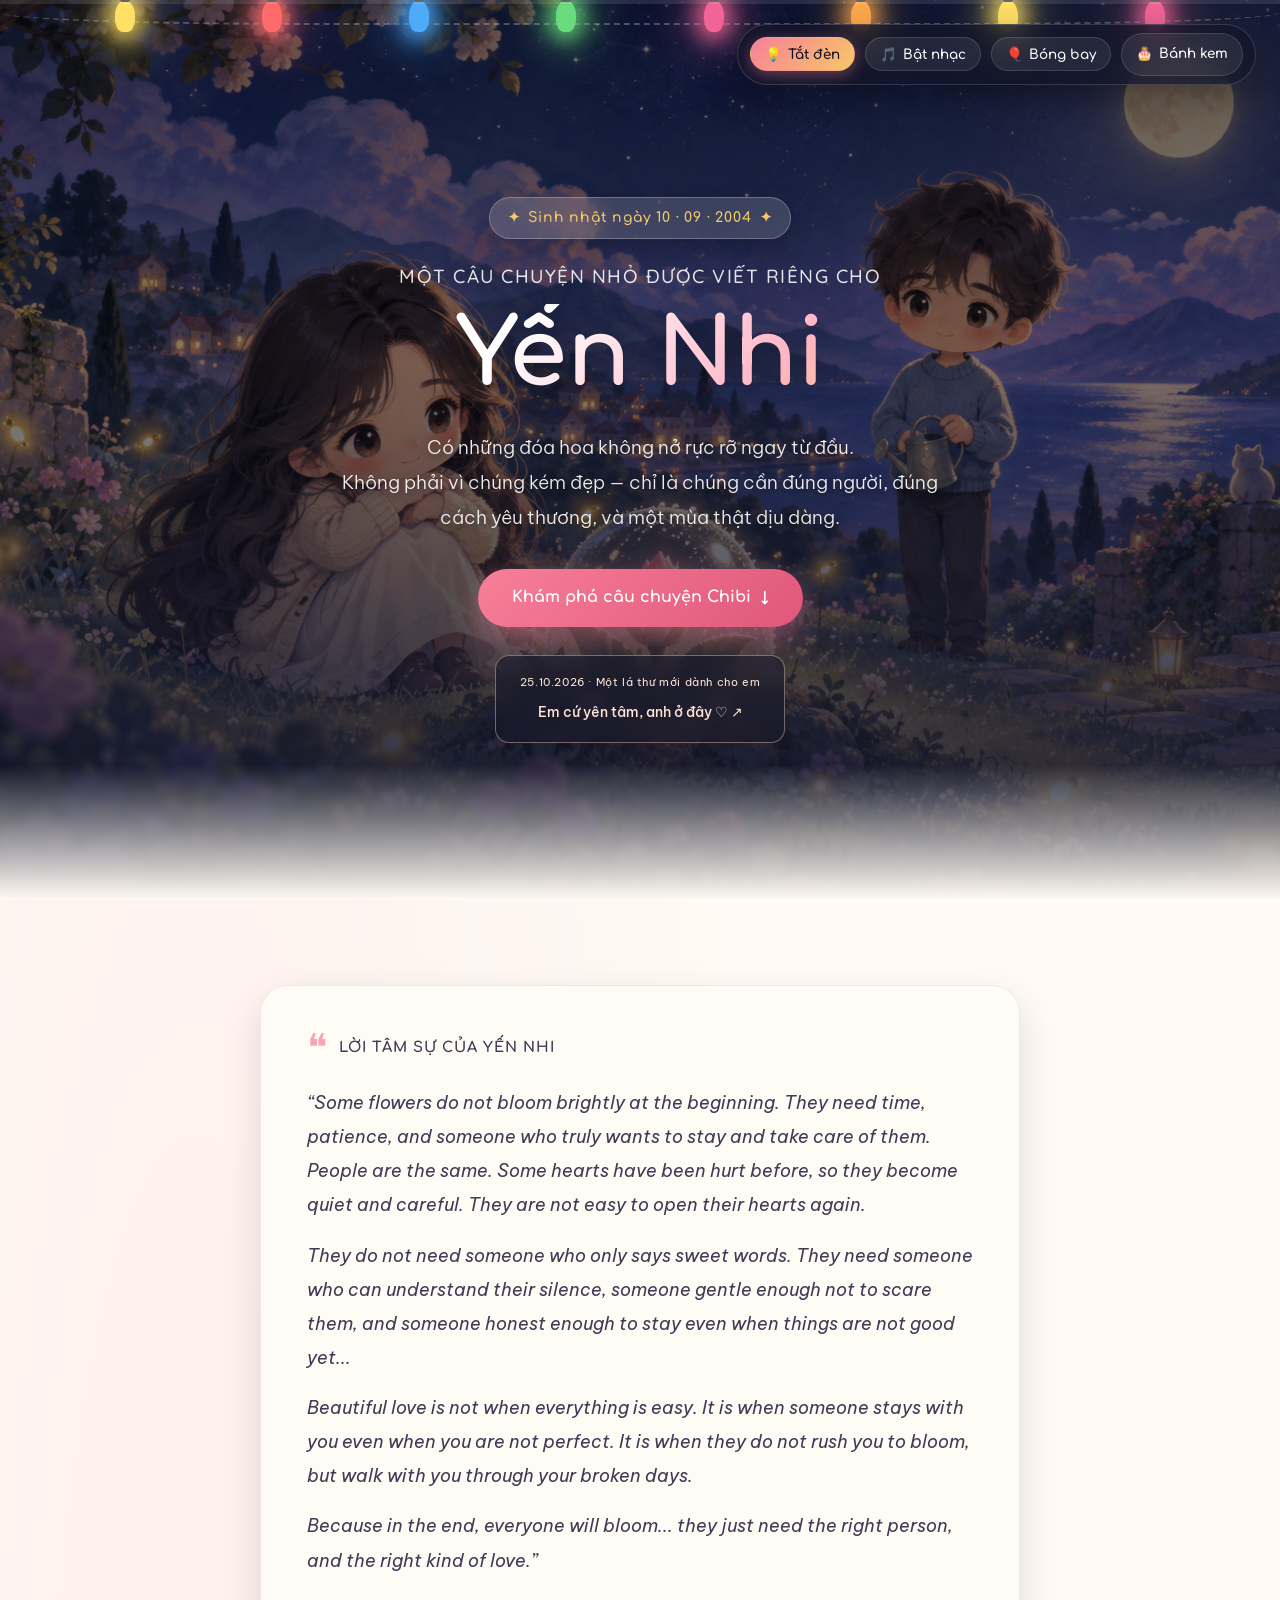
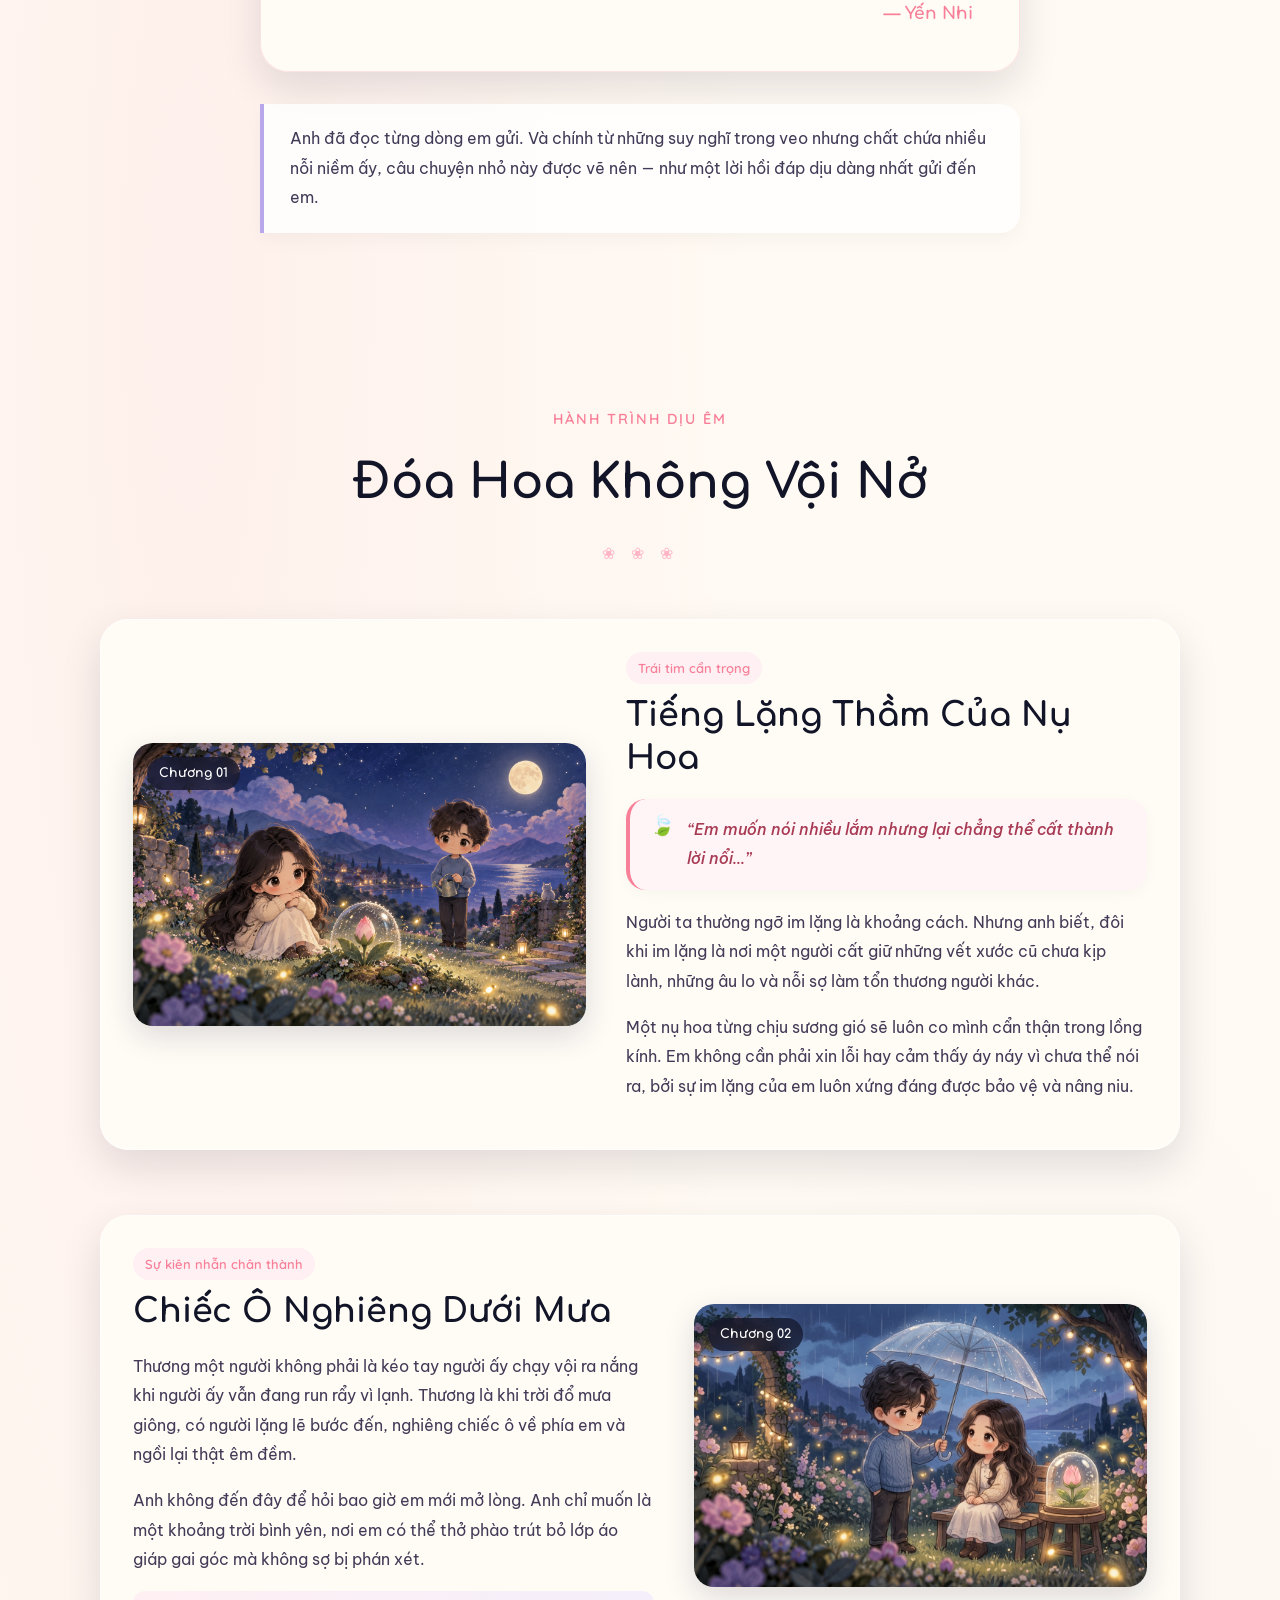
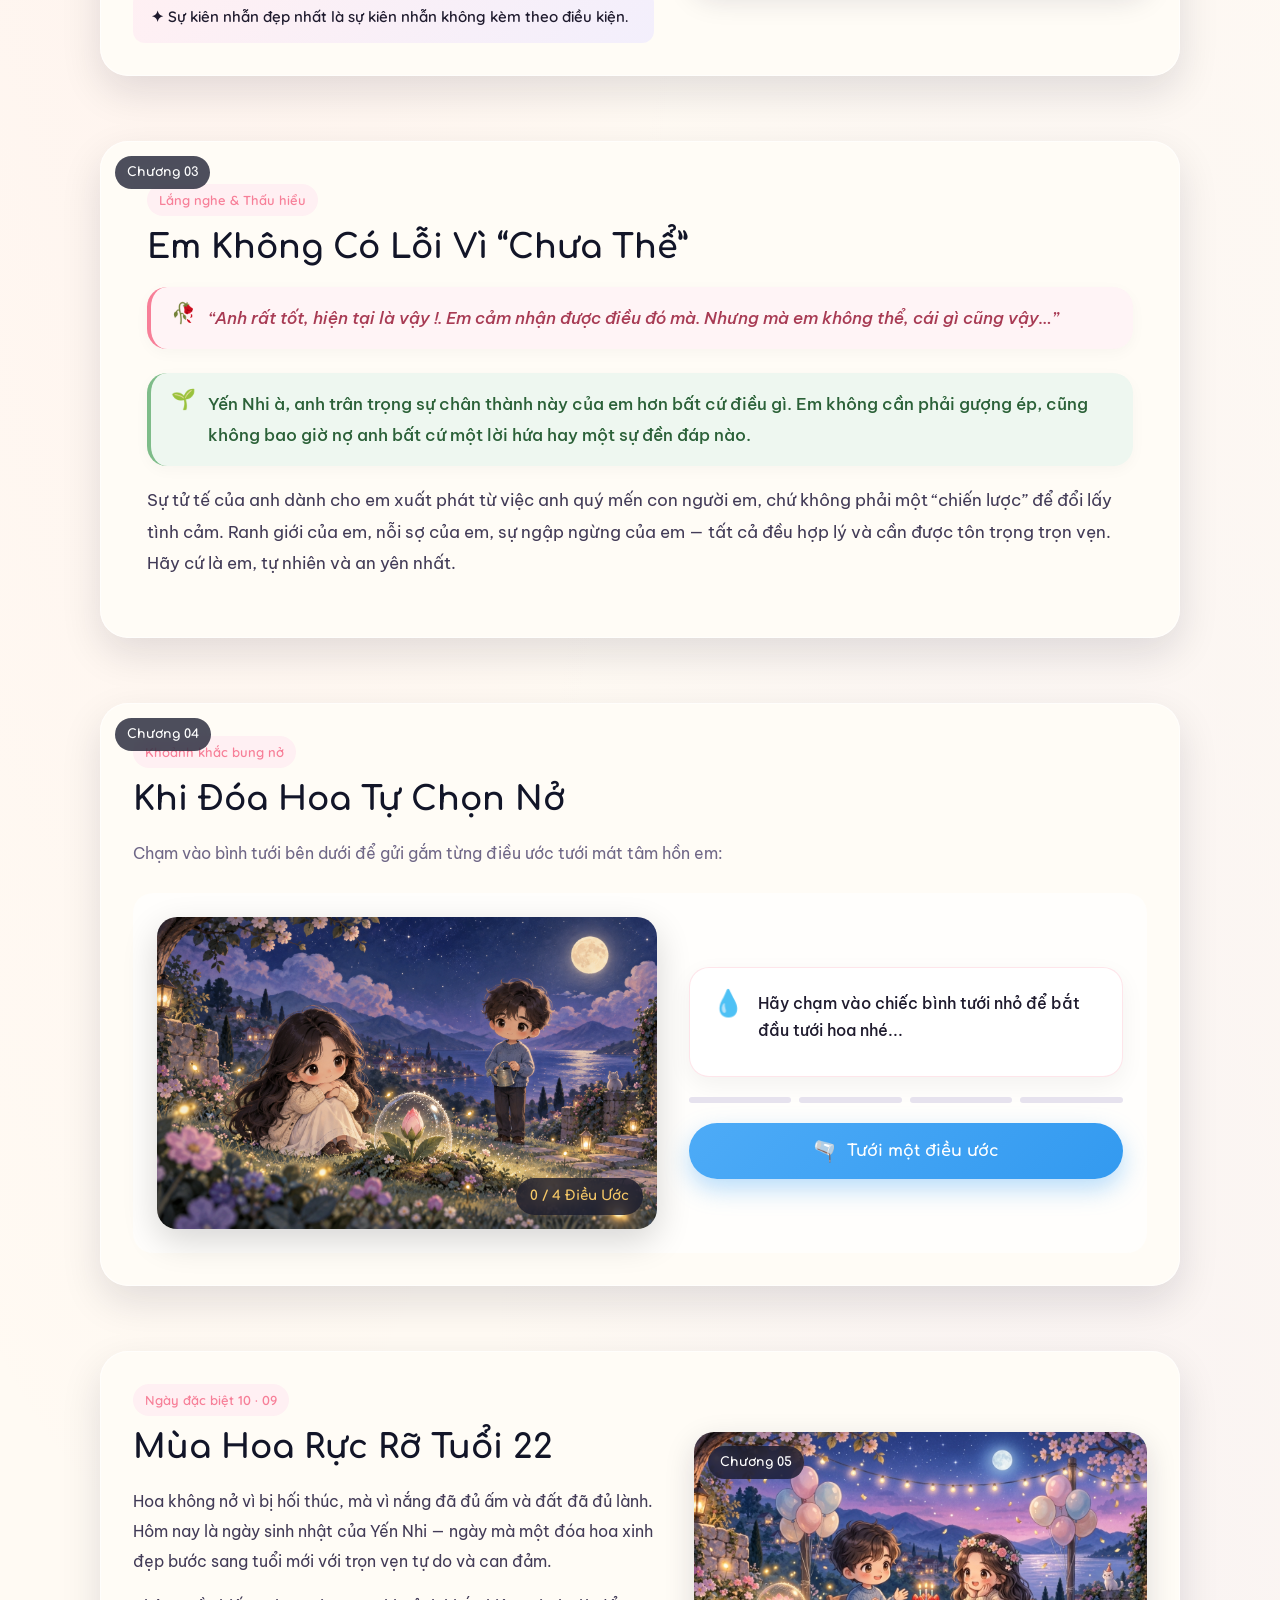
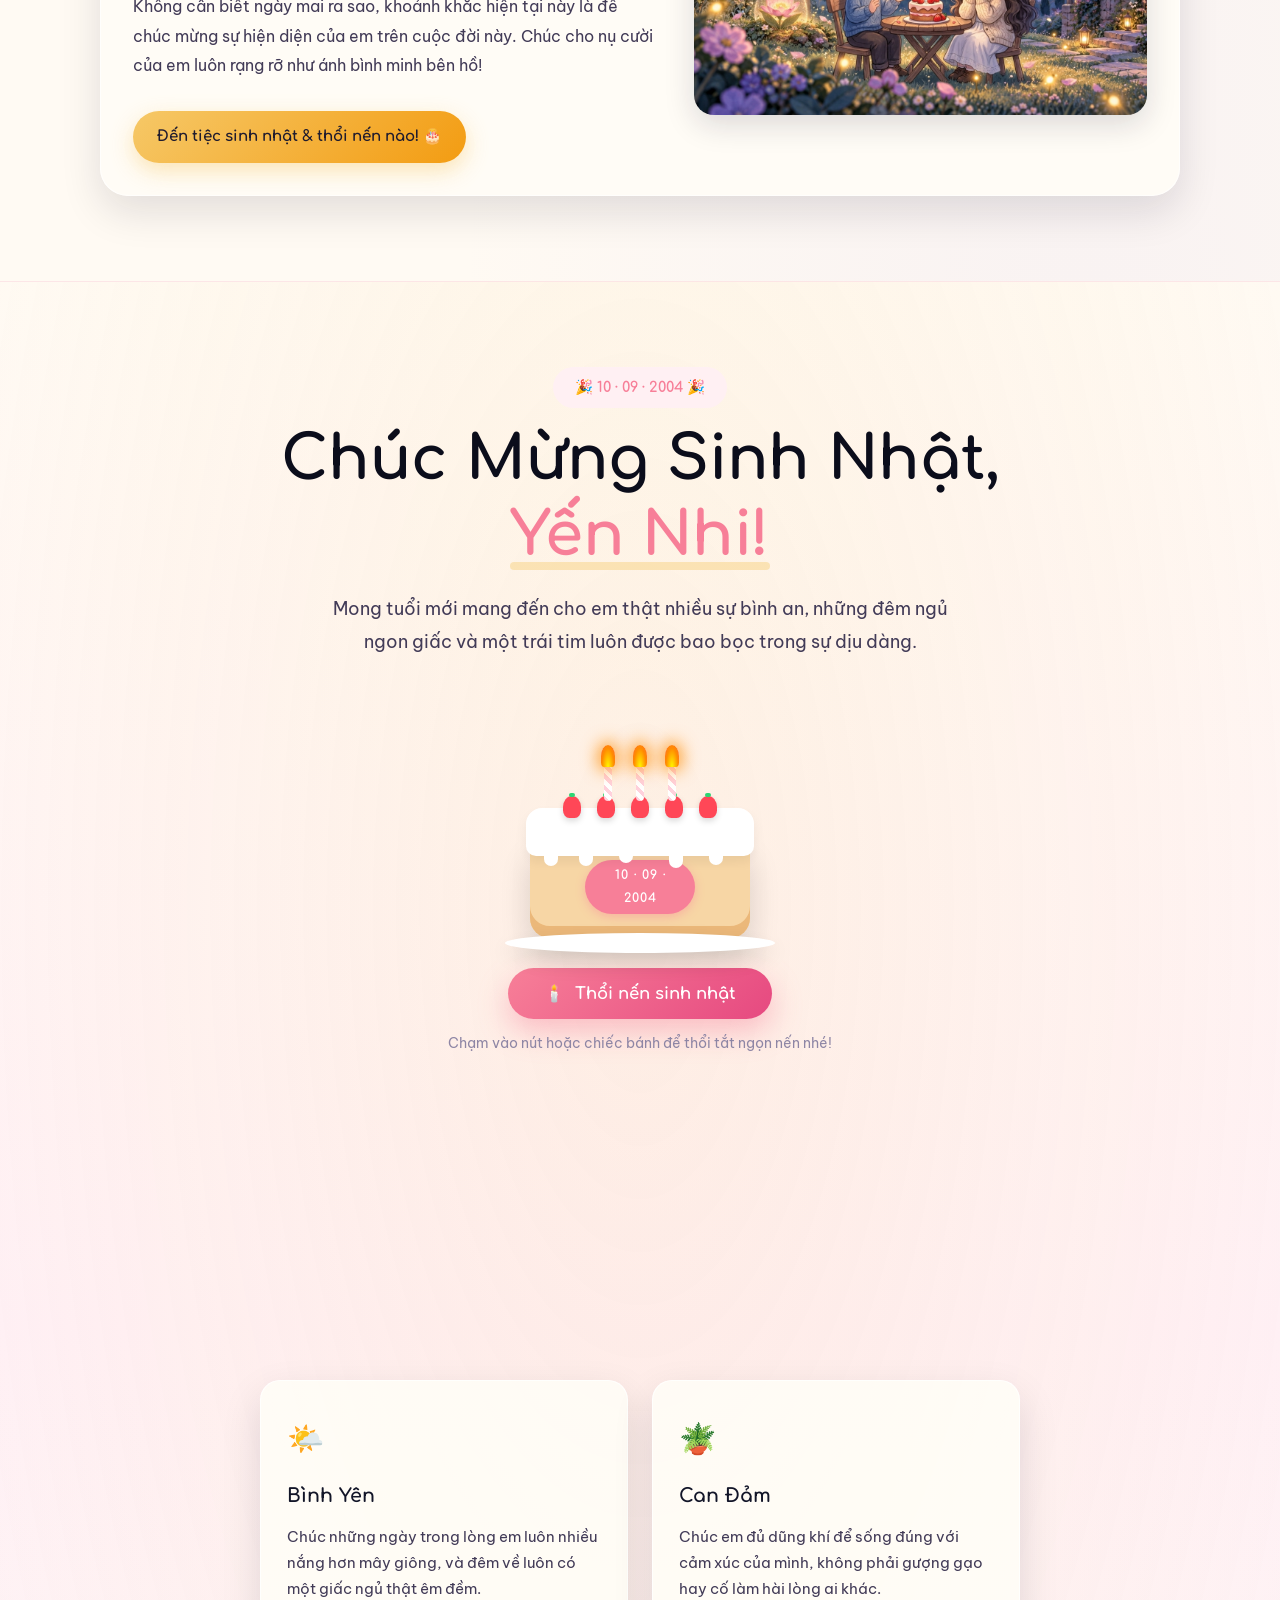
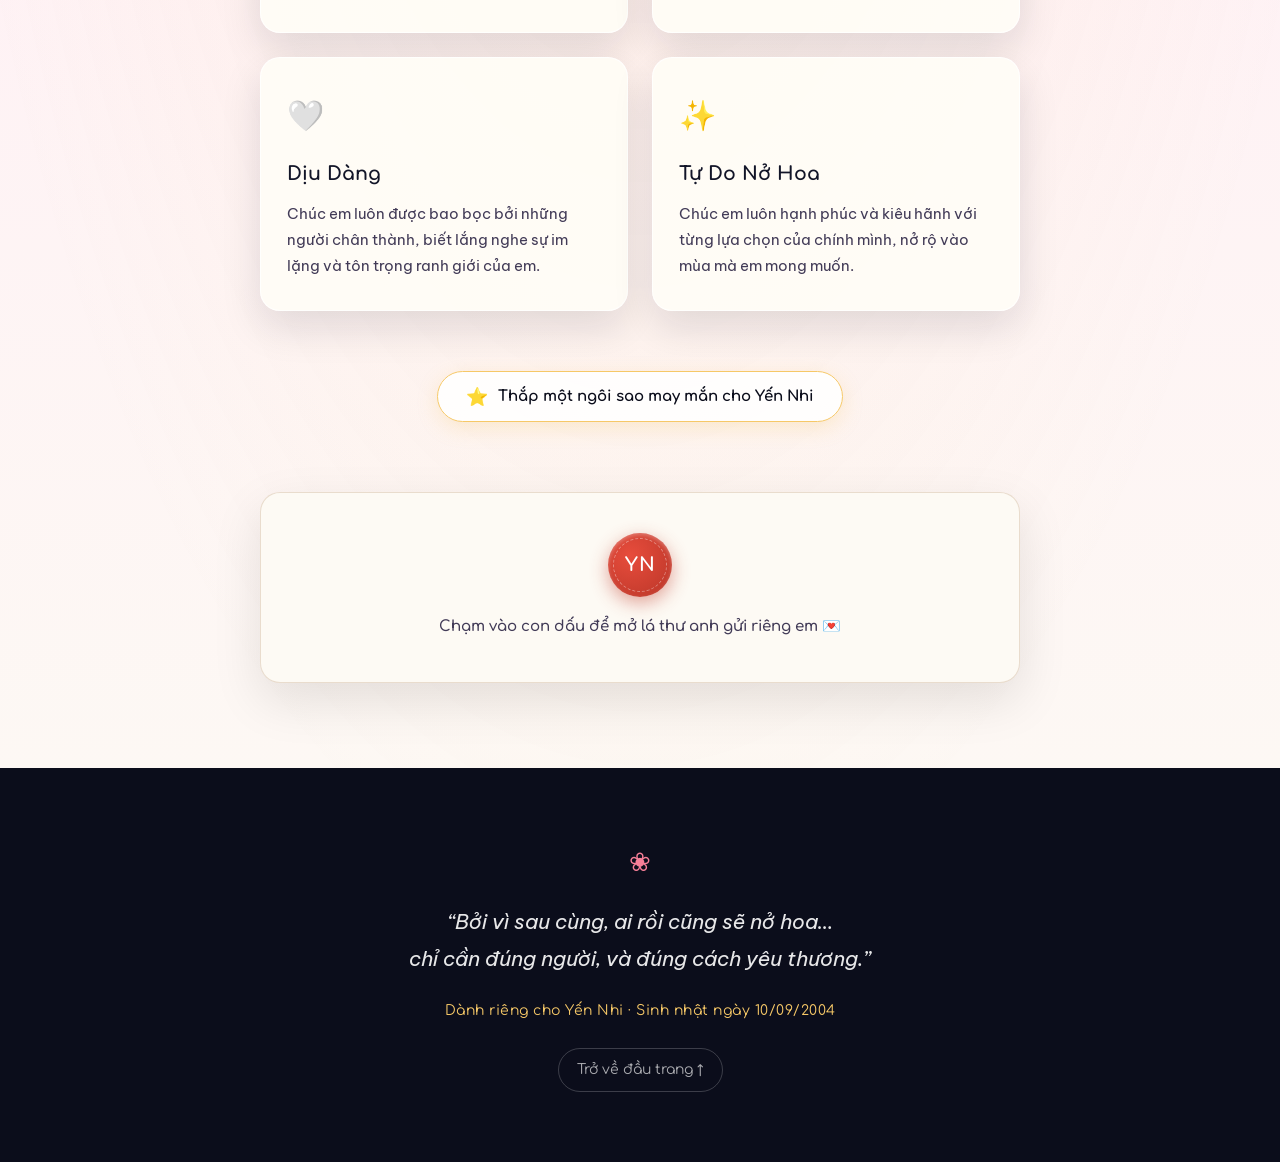
==== commit 01900a94: "feat: add a comforting letter page for Yen Nhi" ====
--- a/index.html
+++ b/index.html
@@ -1,23 +1,29 @@
 <!doctype html>
 <html lang="vi">
+
 <head>
   <meta charset="utf-8">
   <meta name="viewport" content="width=device-width, initial-scale=1">
   <meta name="theme-color" content="#15182f">
-  <meta name="description" content="Một câu chuyện Chibi dịu dàng và lời chúc sinh nhật ý nghĩa nhất dành cho Yến Nhi (10/09/2004).">
+  <meta name="description"
+    content="Một câu chuyện Chibi dịu dàng và lời chúc sinh nhật ý nghĩa nhất dành cho Yến Nhi (10/09/2004).">
   <meta property="og:title" content="Đóa Hoa Dành Cho Yến Nhi · 10/09/2004">
-  <meta property="og:description" content="Có những đóa hoa không nở rực rỡ ngay từ đầu. Chúng cần sự kiên nhẫn, một người thật lòng ở lại và đúng cách yêu thương.">
+  <meta property="og:description"
+    content="Có những đóa hoa không nở rực rỡ ngay từ đầu. Chúng cần sự kiên nhẫn, một người thật lòng ở lại và đúng cách yêu thương.">
   <meta property="og:image" content="assets/images/story/chibi-birthday.jpg">
   <title>Đóa Hoa Dành Cho Yến Nhi · 10/09/2004 🌸</title>
-  
+
   <link rel="icon" href="assets/images/favicon.ico">
   <link rel="preconnect" href="https://fonts.googleapis.com">
   <link rel="preconnect" href="https://fonts.gstatic.com" crossorigin>
   <!-- Full Google Fonts with Vietnamese subset -->
-  <link href="https://fonts.googleapis.com/css2?family=Be+Vietnam+Pro:ital,wght@0,300;0,400;0,500;0,600;0,700;1,300;1,400;1,500;1,600&family=Caveat:wght@500;600;700&family=Comfortaa:wght@500;600;700&family=Quicksand:wght@500;600;700&display=swap" rel="stylesheet">
-  
+  <link
+    href="https://fonts.googleapis.com/css2?family=Be+Vietnam+Pro:ital,wght@0,300;0,400;0,500;0,600;0,700;1,300;1,400;1,500;1,600&family=Caveat:wght@500;600;700&family=Comfortaa:wght@500;600;700&family=Quicksand:wght@500;600;700&display=swap"
+    rel="stylesheet">
+
   <link rel="stylesheet" href="css/story.css">
 </head>
+
 <body>
   <!-- Canvas Confetti Overlay -->
   <canvas id="confettiCanvas" class="confetti-canvas" aria-hidden="true"></canvas>
@@ -38,14 +44,30 @@
   <div class="bulb-garland" id="bulbGarland" aria-hidden="true">
     <div class="bulb-wire"></div>
     <div class="bulb-row">
-      <div class="bulb-item"><div class="bulb" id="bulb_yellow"></div></div>
-      <div class="bulb-item"><div class="bulb" id="bulb_red"></div></div>
-      <div class="bulb-item"><div class="bulb" id="bulb_blue"></div></div>
-      <div class="bulb-item"><div class="bulb" id="bulb_green"></div></div>
-      <div class="bulb-item"><div class="bulb" id="bulb_pink"></div></div>
-      <div class="bulb-item"><div class="bulb" id="bulb_orange"></div></div>
-      <div class="bulb-item"><div class="bulb" id="bulb_yellow_2"></div></div>
-      <div class="bulb-item"><div class="bulb" id="bulb_pink_2"></div></div>
+      <div class="bulb-item">
+        <div class="bulb" id="bulb_yellow"></div>
+      </div>
+      <div class="bulb-item">
+        <div class="bulb" id="bulb_red"></div>
+      </div>
+      <div class="bulb-item">
+        <div class="bulb" id="bulb_blue"></div>
+      </div>
+      <div class="bulb-item">
+        <div class="bulb" id="bulb_green"></div>
+      </div>
+      <div class="bulb-item">
+        <div class="bulb" id="bulb_pink"></div>
+      </div>
+      <div class="bulb-item">
+        <div class="bulb" id="bulb_orange"></div>
+      </div>
+      <div class="bulb-item">
+        <div class="bulb" id="bulb_yellow_2"></div>
+      </div>
+      <div class="bulb-item">
+        <div class="bulb" id="bulb_pink_2"></div>
+      </div>
     </div>
   </div>
 
@@ -90,10 +112,10 @@
         <span>Sinh nhật ngày 10 · 09 · 2004</span>
         <span class="badge-sparkle">✦</span>
       </div>
-      
+
       <p class="hero__subtitle reveal">Một câu chuyện nhỏ được viết riêng cho</p>
       <h1 class="hero__title reveal">Yến Nhi</h1>
-      
+
       <p class="hero__desc reveal">
         Có những đóa hoa không nở rực rỡ ngay từ đầu.<br>
         Không phải vì chúng kém đẹp — chỉ là chúng cần đúng người, đúng cách yêu thương, và một mùa thật dịu dàng.
@@ -105,6 +127,10 @@
           <span class="cta-arrow" aria-hidden="true">↓</span>
         </a>
       </div>
+      <a class="new-letter-link" href="binh-yen.html">
+        <span>25.10.2026 · Một lá thư mới dành cho em</span>
+        <strong>Em cứ yên tâm, anh ở đây ♡ <span aria-hidden="true">↗</span></strong>
+      </a>
     </div>
 
     <div class="hero__hint" aria-hidden="true">
@@ -124,13 +150,18 @@
           </div>
           <blockquote class="quote-card__body">
             <p>
-              “Some flowers do not bloom brightly at the beginning. They need time, patience, and someone who truly wants to stay and take care of them. People are the same. Some hearts have been hurt before, so they become quiet and careful. They are not easy to open their hearts again.
+              “Some flowers do not bloom brightly at the beginning. They need time, patience, and someone who truly
+              wants to stay and take care of them. People are the same. Some hearts have been hurt before, so they
+              become quiet and careful. They are not easy to open their hearts again.
             </p>
             <p>
-              They do not need someone who only says sweet words. They need someone who can understand their silence, someone gentle enough not to scare them, and someone honest enough to stay even when things are not good yet...
+              They do not need someone who only says sweet words. They need someone who can understand their silence,
+              someone gentle enough not to scare them, and someone honest enough to stay even when things are not good
+              yet...
             </p>
             <p>
-              Beautiful love is not when everything is easy. It is when someone stays with you even when you are not perfect. It is when they do not rush you to bloom, but walk with you through your broken days.
+              Beautiful love is not when everything is easy. It is when someone stays with you even when you are not
+              perfect. It is when they do not rush you to bloom, but walk with you through your broken days.
             </p>
             <p>
               Because in the end, everyone will bloom... they just need the right person, and the right kind of love.”
@@ -143,7 +174,8 @@
 
         <div class="prologue-note reveal">
           <p>
-            Anh đã đọc từng dòng em gửi. Và chính từ những suy nghĩ trong veo nhưng chất chứa nhiều nỗi niềm ấy, câu chuyện nhỏ này được vẽ nên — như một lời hồi đáp dịu dàng nhất gửi đến em.
+            Anh đã đọc từng dòng em gửi. Và chính từ những suy nghĩ trong veo nhưng chất chứa nhiều nỗi niềm ấy, câu
+            chuyện nhỏ này được vẽ nên — như một lời hồi đáp dịu dàng nhất gửi đến em.
           </p>
         </div>
       </div>
@@ -162,23 +194,26 @@
           <!-- CHAPTER 1 -->
           <article class="chapter-card reveal" id="chap1">
             <div class="chapter-card__art">
-              <img src="assets/images/story/garden-night.png" alt="Chibi Yến Nhi ngồi bên đóa hoa trong lồng kính dưới đêm trăng" loading="lazy">
+              <img src="assets/images/story/garden-night.png"
+                alt="Chibi Yến Nhi ngồi bên đóa hoa trong lồng kính dưới đêm trăng" loading="lazy">
               <div class="chapter-tag">Chương 01</div>
             </div>
             <div class="chapter-card__text">
               <div class="chapter-badge">Trái tim cẩn trọng</div>
               <h3 class="chapter-title">Tiếng Lặng Thầm Của Nụ Hoa</h3>
-              
+
               <div class="speech-bubble speech-bubble--her">
                 <span class="speech-avatar" aria-hidden="true">🍃</span>
                 <p>“Em muốn nói nhiều lắm nhưng lại chẳng thể cất thành lời nổi…”</p>
               </div>
 
               <p>
-                Người ta thường ngỡ im lặng là khoảng cách. Nhưng anh biết, đôi khi im lặng là nơi một người cất giữ những vết xước cũ chưa kịp lành, những âu lo và nỗi sợ làm tổn thương người khác.
+                Người ta thường ngỡ im lặng là khoảng cách. Nhưng anh biết, đôi khi im lặng là nơi một người cất giữ
+                những vết xước cũ chưa kịp lành, những âu lo và nỗi sợ làm tổn thương người khác.
               </p>
               <p>
-                Một nụ hoa từng chịu sương gió sẽ luôn co mình cẩn thận trong lồng kính. Em không cần phải xin lỗi hay cảm thấy áy náy vì chưa thể nói ra, bởi sự im lặng của em luôn xứng đáng được bảo vệ và nâng niu.
+                Một nụ hoa từng chịu sương gió sẽ luôn co mình cẩn thận trong lồng kính. Em không cần phải xin lỗi hay
+                cảm thấy áy náy vì chưa thể nói ra, bởi sự im lặng của em luôn xứng đáng được bảo vệ và nâng niu.
               </p>
             </div>
           </article>
@@ -186,18 +221,22 @@
           <!-- CHAPTER 2 -->
           <article class="chapter-card chapter-card--reverse reveal" id="chap2">
             <div class="chapter-card__art">
-              <img src="assets/images/story/chibi-rain.jpg" alt="Chibi bạn nam che ô cho bạn nữ ngồi bên đóa hoa dưới làn mưa ấm áp" loading="lazy">
+              <img src="assets/images/story/chibi-rain.jpg"
+                alt="Chibi bạn nam che ô cho bạn nữ ngồi bên đóa hoa dưới làn mưa ấm áp" loading="lazy">
               <div class="chapter-tag">Chương 02</div>
             </div>
             <div class="chapter-card__text">
               <div class="chapter-badge">Sự kiên nhẫn chân thành</div>
               <h3 class="chapter-title">Chiếc Ô Nghiêng Dưới Mưa</h3>
-              
+
               <p>
-                Thương một người không phải là kéo tay người ấy chạy vội ra nắng khi người ấy vẫn đang run rẩy vì lạnh. Thương là khi trời đổ mưa giông, có người lặng lẽ bước đến, nghiêng chiếc ô về phía em và ngồi lại thật êm đềm.
+                Thương một người không phải là kéo tay người ấy chạy vội ra nắng khi người ấy vẫn đang run rẩy vì lạnh.
+                Thương là khi trời đổ mưa giông, có người lặng lẽ bước đến, nghiêng chiếc ô về phía em và ngồi lại thật
+                êm đềm.
               </p>
               <p>
-                Anh không đến đây để hỏi bao giờ em mới mở lòng. Anh chỉ muốn là một khoảng trời bình yên, nơi em có thể thở phào trút bỏ lớp áo giáp gai góc mà không sợ bị phán xét.
+                Anh không đến đây để hỏi bao giờ em mới mở lòng. Anh chỉ muốn là một khoảng trời bình yên, nơi em có thể
+                thở phào trút bỏ lớp áo giáp gai góc mà không sợ bị phán xét.
               </p>
               <div class="chapter-highlight">
                 <span>✦ Sự kiên nhẫn đẹp nhất là sự kiên nhẫn không kèm theo điều kiện.</span>
@@ -211,21 +250,25 @@
               <div class="chapter-tag">Chương 03</div>
               <div class="chapter-badge">Lắng nghe & Thấu hiểu</div>
               <h3 class="chapter-title">Em Không Có Lỗi Vì “Chưa Thể”</h3>
-              
+
               <div class="speech-bubble speech-bubble--her">
                 <span class="speech-avatar" aria-hidden="true">🥀</span>
-                <p>“Anh rất tốt, hiện tại là vậy !. Em cảm nhận được điều đó mà. Nhưng mà em không thể, cái gì cũng vậy…”</p>
+                <p>“Anh rất tốt, hiện tại là vậy !. Em cảm nhận được điều đó mà. Nhưng mà em không thể, cái gì cũng
+                  vậy…”</p>
               </div>
 
               <div class="confession-response">
                 <div class="speech-bubble speech-bubble--him">
                   <span class="speech-avatar" aria-hidden="true">🌱</span>
                   <p>
-                    Yến Nhi à, anh trân trọng sự chân thành này của em hơn bất cứ điều gì. Em không cần phải gượng ép, cũng không bao giờ nợ anh bất cứ một lời hứa hay một sự đền đáp nào.
+                    Yến Nhi à, anh trân trọng sự chân thành này của em hơn bất cứ điều gì. Em không cần phải gượng ép,
+                    cũng không bao giờ nợ anh bất cứ một lời hứa hay một sự đền đáp nào.
                   </p>
                 </div>
                 <p class="confession-body">
-                  Sự tử tế của anh dành cho em xuất phát từ việc anh quý mến con người em, chứ không phải một “chiến lược” để đổi lấy tình cảm. Ranh giới của em, nỗi sợ của em, sự ngập ngừng của em — tất cả đều hợp lý và cần được tôn trọng trọn vẹn. Hãy cứ là em, tự nhiên và an yên nhất.
+                  Sự tử tế của anh dành cho em xuất phát từ việc anh quý mến con người em, chứ không phải một “chiến
+                  lược” để đổi lấy tình cảm. Ranh giới của em, nỗi sợ của em, sự ngập ngừng của em — tất cả đều hợp lý
+                  và cần được tôn trọng trọn vẹn. Hãy cứ là em, tự nhiên và an yên nhất.
                 </p>
               </div>
             </div>
@@ -242,8 +285,10 @@
 
             <div class="garden-interactive" id="interactiveGarden" style="--bloom: 0">
               <div class="garden-visual">
-                <img class="garden-img garden-img--night" src="assets/images/story/garden-night.png" alt="Hoa chưa nở trong đêm">
-                <img class="garden-img garden-img--dawn" src="assets/images/story/garden-dawn.png" alt="Hoa bừng nở trong bình minh">
+                <img class="garden-img garden-img--night" src="assets/images/story/garden-night.png"
+                  alt="Hoa chưa nở trong đêm">
+                <img class="garden-img garden-img--dawn" src="assets/images/story/garden-dawn.png"
+                  alt="Hoa bừng nở trong bình minh">
                 <div class="garden-bloom-glow"></div>
                 <div class="garden-badge-pill">
                   <span id="wishCount">0</span> / 4 Điều Ước
@@ -275,17 +320,20 @@
           <!-- CHAPTER 5 -->
           <article class="chapter-card chapter-card--reverse reveal" id="chap5">
             <div class="chapter-card__art">
-              <img src="assets/images/story/chibi-birthday.jpg" alt="Chibi bạn nam và bạn nữ mừng sinh nhật bên chiếc bánh kem và bóng bay" loading="lazy">
+              <img src="assets/images/story/chibi-birthday.jpg"
+                alt="Chibi bạn nam và bạn nữ mừng sinh nhật bên chiếc bánh kem và bóng bay" loading="lazy">
               <div class="chapter-tag">Chương 05</div>
             </div>
             <div class="chapter-card__text">
               <div class="chapter-badge">Ngày đặc biệt 10 · 09</div>
               <h3 class="chapter-title">Mùa Hoa Rực Rỡ Tuổi 22</h3>
               <p>
-                Hoa không nở vì bị hối thúc, mà vì nắng đã đủ ấm và đất đã đủ lành. Hôm nay là ngày sinh nhật của Yến Nhi — ngày mà một đóa hoa xinh đẹp bước sang tuổi mới với trọn vẹn tự do và can đảm.
+                Hoa không nở vì bị hối thúc, mà vì nắng đã đủ ấm và đất đã đủ lành. Hôm nay là ngày sinh nhật của Yến
+                Nhi — ngày mà một đóa hoa xinh đẹp bước sang tuổi mới với trọn vẹn tự do và can đảm.
               </p>
               <p>
-                Không cần biết ngày mai ra sao, khoảnh khắc hiện tại này là để chúc mừng sự hiện diện của em trên cuộc đời này. Chúc cho nụ cười của em luôn rạng rỡ như ánh bình minh bên hồ!
+                Không cần biết ngày mai ra sao, khoảnh khắc hiện tại này là để chúc mừng sự hiện diện của em trên cuộc
+                đời này. Chúc cho nụ cười của em luôn rạng rỡ như ánh bình minh bên hồ!
               </p>
               <a href="#birthdayZone" class="btn-jump-cake">
                 <span>Đến tiệc sinh nhật & thổi nến nào! 🎂</span>
@@ -305,7 +353,8 @@
             Chúc Mừng Sinh Nhật,<br><span class="highlight-name">Yến Nhi!</span>
           </h2>
           <p class="bday-lead">
-            Mong tuổi mới mang đến cho em thật nhiều sự bình an, những đêm ngủ ngon giấc và một trái tim luôn được bao bọc trong sự dịu dàng.
+            Mong tuổi mới mang đến cho em thật nhiều sự bình an, những đêm ngủ ngon giấc và một trái tim luôn được bao
+            bọc trong sự dịu dàng.
           </p>
         </div>
 
@@ -345,7 +394,8 @@
             <div class="toast-card">
               <span class="toast-emoji">✨🎂🎈</span>
               <h3>Happy Birthday Yến Nhi!</h3>
-              <p>Ngọn nến đã tắt, điều ước của em đã được gửi tới những vì sao! Chúc mọi ước nguyện tuổi mới thành hiện thực!</p>
+              <p>Ngọn nến đã tắt, điều ước của em đã được gửi tới những vì sao! Chúc mọi ước nguyện tuổi mới thành hiện
+                thực!</p>
             </div>
           </div>
         </div>
@@ -355,17 +405,20 @@
           <div class="wish-item-card">
             <span class="wish-item-card__icon">🌤️</span>
             <h4>Bình Yên</h4>
-            <p>Chúc những ngày trong lòng em luôn nhiều nắng hơn mây giông, và đêm về luôn có một giấc ngủ thật êm đềm.</p>
+            <p>Chúc những ngày trong lòng em luôn nhiều nắng hơn mây giông, và đêm về luôn có một giấc ngủ thật êm đềm.
+            </p>
           </div>
           <div class="wish-item-card">
             <span class="wish-item-card__icon">🪴</span>
             <h4>Can Đảm</h4>
-            <p>Chúc em đủ dũng khí để sống đúng với cảm xúc của mình, không phải gượng gạo hay cố làm hài lòng ai khác.</p>
+            <p>Chúc em đủ dũng khí để sống đúng với cảm xúc của mình, không phải gượng gạo hay cố làm hài lòng ai khác.
+            </p>
           </div>
           <div class="wish-item-card">
             <span class="wish-item-card__icon">🤍</span>
             <h4>Dịu Dàng</h4>
-            <p>Chúc em luôn được bao bọc bởi những người chân thành, biết lắng nghe sự im lặng và tôn trọng ranh giới của em.</p>
+            <p>Chúc em luôn được bao bọc bởi những người chân thành, biết lắng nghe sự im lặng và tôn trọng ranh giới
+              của em.</p>
           </div>
           <div class="wish-item-card">
             <span class="wish-item-card__icon">✨</span>
@@ -392,32 +445,41 @@
               <span class="seal-ring"></span>
             </div>
             <div class="envelope__hint">Chạm vào con dấu để mở lá thư anh gửi riêng em 💌</div>
-            
+
             <article class="letter-paper" id="letterPaper">
               <div class="letter-paper__decor">❀</div>
               <p class="letter-salutation">Gửi Yến Nhi,</p>
-              
+
               <div class="letter-body">
                 <p>
-                  Hôm nay là ngày 10 tháng 9 — ngày mà thế giới này may mắn có thêm một cô gái mang tên Yến Nhi dịu dàng, sâu sắc và đầy trăn trở.
+                  Hôm nay là ngày 10 tháng 9 — ngày mà thế giới này may mắn có thêm một cô gái mang tên Yến Nhi dịu
+                  dàng, sâu sắc và đầy trăn trở.
                 </p>
                 <p>
-                  Anh đã đọc rất kỹ những dòng em viết về đóa hoa cần thời gian và một người đủ kiên nhẫn. Và anh cũng nghe trọn vẹn cả câu nói: <em>“Anh rất tốt... nhưng em không thể. Em muốn nói nhiều lắm nhưng lại chẳng thể cất thành lời nổi.”</em>
+                  Anh đã đọc rất kỹ những dòng em viết về đóa hoa cần thời gian và một người đủ kiên nhẫn. Và anh cũng
+                  nghe trọn vẹn cả câu nói: <em>“Anh rất tốt... nhưng em không thể. Em muốn nói nhiều lắm nhưng lại
+                    chẳng thể cất thành lời nổi.”</em>
                 </p>
                 <p>
-                  Điều anh muốn em luôn nhớ là: <strong>Em không làm gì sai cả</strong>. Em không cần phải cảm thấy có lỗi với bất kỳ ai, và càng không bao giờ phải như thế trước mặt anh.
+                  Anh chỉ mong em luôn nhớ rằng, <strong>Có những chuyện em không cần phải nhận hết về mình</strong>, và
+                  càng không cần phải tự trách bản thân vì nó.
                 </p>
                 <p>
-                  Sự im lặng của em, anh hiểu là vì trái tim em đã từng phải tự mình gánh chịu những điều không dễ dàng. Khi một đóa hoa đã từng sợ gió lạnh, việc khép cánh lại để tự bảo vệ là điều rất tự nhiên. Em không cần phải gượng ép bản thân phải "mở lòng", cũng không cần cảm thấy áp lực trước sự tử tế của anh.
+                  Sự im lặng của em, anh hiểu là vì trái tim em đã từng phải tự mình gánh chịu những điều không dễ dàng.
+                  Khi một đóa hoa đã từng sợ gió lạnh, việc khép cánh lại để tự bảo vệ là điều rất tự nhiên. Em không
+                  cần phải gượng ép bản thân phải "mở lòng", cũng không cần cảm thấy áp lực trước sự tử tế của anh.
                 </p>
                 <p>
-                  Anh chọn ở đây, chọn đối xử dịu dàng với em, đơn giản vì em xứng đáng với sự tử tế ấy. Anh chưa từng xem sự chân thành của mình là một món nợ bắt em phải đáp lại. Tình cảm đẹp nhất là khi người ta sẵn lòng che ô cho em qua những ngày mưa bão, mà không đòi hỏi phải được cùng em đón ngày nắng.
+                  Anh chọn ở đây, chọn đối xử dịu dàng với em, đơn giản vì em xứng đáng với sự tử tế ấy. Anh chưa từng
+                  xem sự chân thành của mình là một món nợ bắt em phải đáp lại. Tình cảm đẹp nhất là khi người ta sẵn
+                  lòng che ô cho em qua những ngày mưa bão, mà không đòi hỏi phải được cùng em đón ngày nắng.
                 </p>
                 <p>
                   Bước sang tuổi mới (10/09/2004), anh chỉ mong:
                   <br>• Lòng em nhẹ nhõm hơn, bớt đi những nghĩ suy dồn nén.
                   <br>• Em luôn được an toàn trong cảm xúc của mình.
-                  <br>• Và một ngày nào đó, khi lòng em thực sự bình yên, đóa hoa Yến Nhi sẽ tự tin nở rộ theo cách rực rỡ nhất mà em tự chọn.
+                  <br>• Và một ngày nào đó, khi lòng em thực sự bình yên, đóa hoa Yến Nhi sẽ tự tin nở rộ theo cách rực
+                  rỡ nhất mà em tự chọn.
                 </p>
               </div>
 
@@ -448,4 +510,5 @@
 
   <script src="js/story.js" defer></script>
 </body>
+
 </html>
--- a/css/story.css
+++ b/css/story.css
@@ -1532,3 +1532,24 @@
     display: none;
   }
 }
+.new-letter-link {
+  display: inline-flex;
+  flex-direction: column;
+  gap: 8px;
+  margin: 28px 16px 0;
+  padding: 16px 24px;
+  border: 1px solid rgba(255, 221, 204, .4);
+  border-radius: 14px;
+  color: #ffe6d8;
+  background: rgba(28, 25, 44, .6);
+  text-decoration: none;
+  backdrop-filter: blur(8px);
+}
+.new-letter-link > span { font-size: 11px; letter-spacing: .6px; }
+.new-letter-link strong { font-size: 14px; font-weight: 500; }
+.new-letter-link:hover, .new-letter-link:focus-visible {
+  color: #fff;
+  border-color: #ffe6d8;
+  background: rgba(99, 65, 80, .75);
+  text-decoration: none;
+}
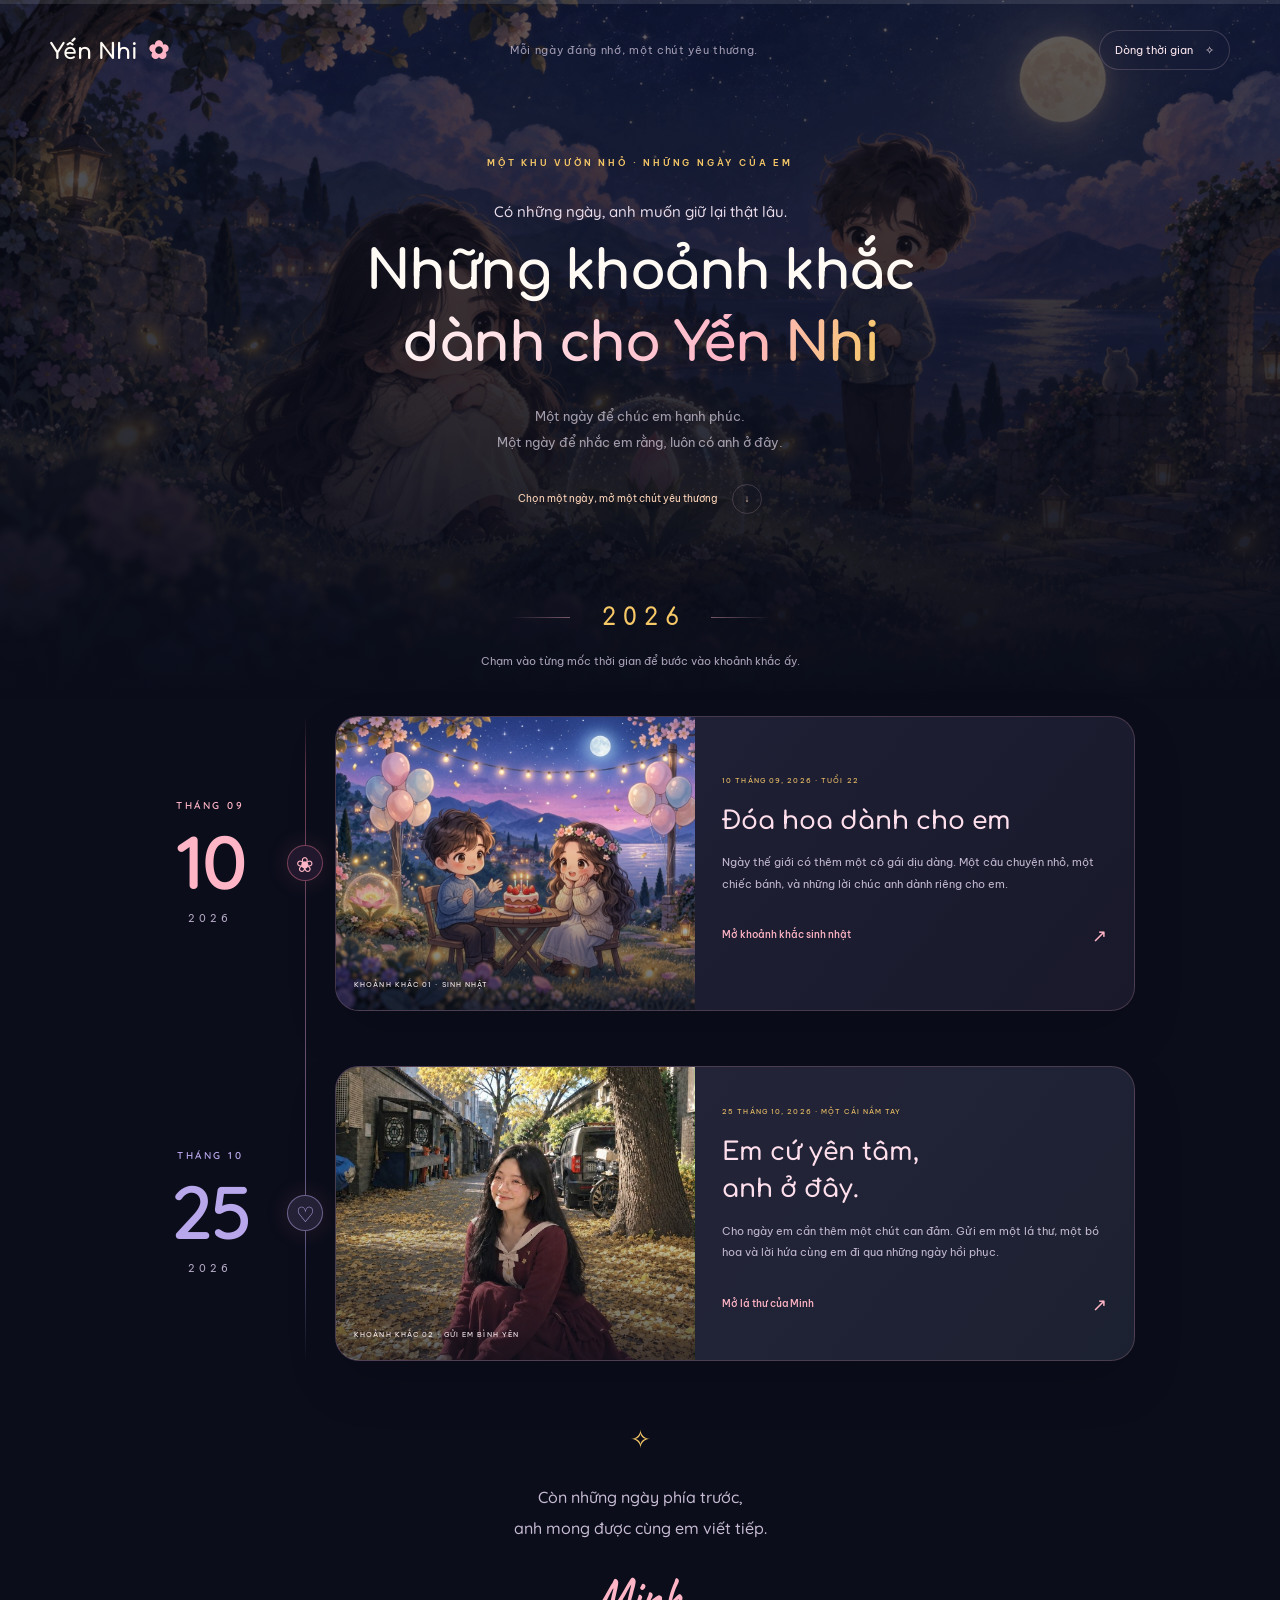
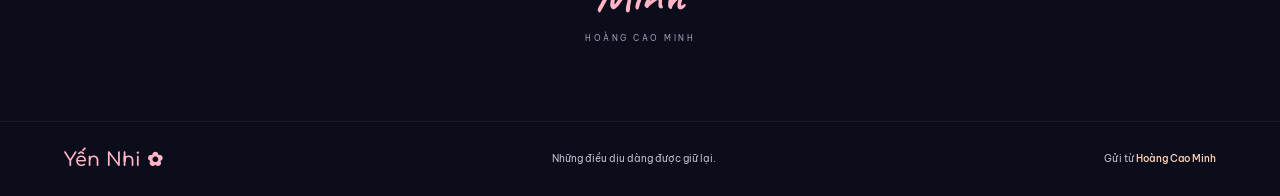
==== commit a537dbc9: "feat: organize Yen Nhi moments by date with shared storybook theme" ====
--- a/index.html
+++ b/index.html
@@ -1,514 +1,70 @@
 <!doctype html>
 <html lang="vi">
-
 <head>
   <meta charset="utf-8">
   <meta name="viewport" content="width=device-width, initial-scale=1">
   <meta name="theme-color" content="#15182f">
-  <meta name="description"
-    content="Một câu chuyện Chibi dịu dàng và lời chúc sinh nhật ý nghĩa nhất dành cho Yến Nhi (10/09/2004).">
-  <meta property="og:title" content="Đóa Hoa Dành Cho Yến Nhi · 10/09/2004">
-  <meta property="og:description"
-    content="Có những đóa hoa không nở rực rỡ ngay từ đầu. Chúng cần sự kiên nhẫn, một người thật lòng ở lại và đúng cách yêu thương.">
-  <meta property="og:image" content="assets/images/story/chibi-birthday.jpg">
-  <title>Đóa Hoa Dành Cho Yến Nhi · 10/09/2004 🌸</title>
-
+  <title>Những khoảnh khắc dành cho Yến Nhi</title>
+  <meta name="description" content="Hai dấu mốc, những lời chân thành. Chọn một ngày để mở lại khoảnh khắc Minh dành riêng cho Yến Nhi.">
+  <meta property="og:title" content="Những khoảnh khắc dành cho Yến Nhi">
+  <meta property="og:description" content="Hai dấu mốc, những lời chân thành. Chọn một ngày để mở lại khoảnh khắc Minh dành riêng cho Yến Nhi.">
+  <meta property="og:image" content="https://nhimxu00.github.io/yennhixinhdep/assets/images/story/garden-night.png">
   <link rel="icon" href="assets/images/favicon.ico">
   <link rel="preconnect" href="https://fonts.googleapis.com">
   <link rel="preconnect" href="https://fonts.gstatic.com" crossorigin>
-  <!-- Full Google Fonts with Vietnamese subset -->
-  <link
-    href="https://fonts.googleapis.com/css2?family=Be+Vietnam+Pro:ital,wght@0,300;0,400;0,500;0,600;0,700;1,300;1,400;1,500;1,600&family=Caveat:wght@500;600;700&family=Comfortaa:wght@500;600;700&family=Quicksand:wght@500;600;700&display=swap"
-    rel="stylesheet">
+  <link href="https://fonts.googleapis.com/css2?family=Be+Vietnam+Pro:ital,wght@0,300;0,400;0,500;0,600;0,700;1,400;1,500&family=Caveat:wght@500;600;700&family=Comfortaa:wght@500;600;700&family=Quicksand:wght@500;600;700&display=swap" rel="stylesheet">
+  <link rel="stylesheet" href="css/story.css">
+  <link rel="stylesheet" href="css/moments.css">
 
-  <link rel="stylesheet" href="css/story.css">
+  <script src="js/moments.js" defer></script>
 </head>
-
-<body>
-  <!-- Canvas Confetti Overlay -->
-  <canvas id="confettiCanvas" class="confetti-canvas" aria-hidden="true"></canvas>
-
-  <!-- Reading Progress Bar -->
-  <div class="scroll-progress" aria-hidden="true"><span id="scrollBar"></span></div>
-
-  <!-- Ambient Sky & Falling Petals Layer -->
-  <div class="ambient-sky" aria-hidden="true">
-    <div class="stars-bg"></div>
-    <div class="fireflies">
-      <i></i><i></i><i></i><i></i><i></i><i></i><i></i><i></i><i></i><i></i><i></i><i></i>
-    </div>
-    <div class="ambient-petals" id="ambientPetals"></div>
-  </div>
-
-  <!-- Decorative Light Bulbs Garland (Classic Shizu-ka Feature) -->
-  <div class="bulb-garland" id="bulbGarland" aria-hidden="true">
-    <div class="bulb-wire"></div>
-    <div class="bulb-row">
-      <div class="bulb-item">
-        <div class="bulb" id="bulb_yellow"></div>
-      </div>
-      <div class="bulb-item">
-        <div class="bulb" id="bulb_red"></div>
-      </div>
-      <div class="bulb-item">
-        <div class="bulb" id="bulb_blue"></div>
-      </div>
-      <div class="bulb-item">
-        <div class="bulb" id="bulb_green"></div>
-      </div>
-      <div class="bulb-item">
-        <div class="bulb" id="bulb_pink"></div>
-      </div>
-      <div class="bulb-item">
-        <div class="bulb" id="bulb_orange"></div>
-      </div>
-      <div class="bulb-item">
-        <div class="bulb" id="bulb_yellow_2"></div>
-      </div>
-      <div class="bulb-item">
-        <div class="bulb" id="bulb_pink_2"></div>
-      </div>
-    </div>
-  </div>
-
-  <!-- Floating Action Control Bar -->
-  <nav class="action-dock" aria-label="Điều khiển tương tác">
-    <button class="dock-btn" id="dockLights" type="button" aria-pressed="false" title="Bật / Tắt dàn đèn lung linh">
-      <span class="dock-btn__icon">💡</span>
-      <span class="dock-btn__text">Bật đèn</span>
-    </button>
-    <button class="dock-btn" id="dockMusic" type="button" aria-pressed="false" title="Bật / Tắt giai điệu sinh nhật">
-      <span class="dock-btn__icon dock-btn__icon--music">🎵</span>
-      <span class="dock-btn__text">Bật nhạc</span>
-    </button>
-    <button class="dock-btn" id="dockBalloons" type="button" title="Thả bóng bay chữ Yến Nhi">
-      <span class="dock-btn__icon">🎈</span>
-      <span class="dock-btn__text">Bóng bay</span>
-    </button>
-    <a class="dock-btn dock-btn--cake" href="#birthdayZone" title="Đi tới Bánh sinh nhật & Bức thư">
-      <span class="dock-btn__icon">🎂</span>
-      <span class="dock-btn__text">Bánh kem</span>
-    </a>
-  </nav>
-
-  <!-- Audio Player Element -->
-  <audio id="birthdaySong" loop preload="auto">
-    <source src="assets/audio/hbd.mp3" type="audio/mpeg">
-  </audio>
-
-  <!-- Container for Floating Balloons -->
-  <div class="balloons-container" id="balloonsContainer" aria-hidden="true"></div>
-
-  <!-- HERO SECTION -->
-  <header class="hero" id="top">
-    <div class="hero__backdrop" aria-hidden="true">
-      <img src="assets/images/story/garden-night.png" alt="Khu vườn Chibi dưới ánh trăng dịu êm" class="hero__image">
-      <div class="hero__overlay"></div>
-    </div>
-
-    <div class="hero__content">
-      <div class="hero__badge reveal">
-        <span class="badge-sparkle">✦</span>
-        <span>Sinh nhật ngày 10 · 09 · 2004</span>
-        <span class="badge-sparkle">✦</span>
-      </div>
-
-      <p class="hero__subtitle reveal">Một câu chuyện nhỏ được viết riêng cho</p>
-      <h1 class="hero__title reveal">Yến Nhi</h1>
-
-      <p class="hero__desc reveal">
-        Có những đóa hoa không nở rực rỡ ngay từ đầu.<br>
-        Không phải vì chúng kém đẹp — chỉ là chúng cần đúng người, đúng cách yêu thương, và một mùa thật dịu dàng.
-      </p>
-
-      <div class="hero__actions reveal">
-        <a class="cta-button" href="#prologue">
-          <span>Khám phá câu chuyện Chibi</span>
-          <span class="cta-arrow" aria-hidden="true">↓</span>
-        </a>
-      </div>
-      <a class="new-letter-link" href="binh-yen.html">
-        <span>25.10.2026 · Một lá thư mới dành cho em</span>
-        <strong>Em cứ yên tâm, anh ở đây ♡ <span aria-hidden="true">↗</span></strong>
-      </a>
-    </div>
-
-    <div class="hero__hint" aria-hidden="true">
-      <span class="hint-dot"></span>
-      <span>Cuộn xuống thật chậm để lắng nghe nhé</span>
-    </div>
+<body class="timeline-page">
+  <a class="memory-skip" href="#cac-moc">Đến những dấu mốc</a>
+  <div class="scroll-progress" aria-hidden="true"><span id="momentProgress"></span></div>
+  <div class="ambient-sky" aria-hidden="true"><div class="stars-bg"></div><div class="fireflies"><i></i><i></i><i></i><i></i><i></i><i></i><i></i><i></i><i></i><i></i></div></div>
+  <header class="memory-nav">
+    <a class="memory-brand" href="index.html" aria-label="Về dòng thời gian của Yến Nhi">Yến Nhi <span aria-hidden="true">✿</span></a>
+    <span class="memory-nav__note">Mỗi ngày đáng nhớ, một chút yêu thương.</span>
+    <a class="memory-nav__link" href="index.html#cac-moc">Dòng thời gian <span aria-hidden="true">✧</span></a>
   </header>
-
   <main>
-    <!-- PROLOGUE: THE QUOTE -->
-    <section class="prologue section" id="prologue" aria-labelledby="prologueHeading">
-      <div class="container container--narrow">
-        <div class="quote-card reveal">
-          <div class="quote-card__header">
-            <span class="quote-icon" aria-hidden="true">❝</span>
-            <span class="quote-tag">Lời tâm sự của Yến Nhi</span>
-          </div>
-          <blockquote class="quote-card__body">
-            <p>
-              “Some flowers do not bloom brightly at the beginning. They need time, patience, and someone who truly
-              wants to stay and take care of them. People are the same. Some hearts have been hurt before, so they
-              become quiet and careful. They are not easy to open their hearts again.
-            </p>
-            <p>
-              They do not need someone who only says sweet words. They need someone who can understand their silence,
-              someone gentle enough not to scare them, and someone honest enough to stay even when things are not good
-              yet...
-            </p>
-            <p>
-              Beautiful love is not when everything is easy. It is when someone stays with you even when you are not
-              perfect. It is when they do not rush you to bloom, but walk with you through your broken days.
-            </p>
-            <p>
-              Because in the end, everyone will bloom... they just need the right person, and the right kind of love.”
-            </p>
-          </blockquote>
-          <div class="quote-card__footer">
-            <span class="quote-author">— Yến Nhi</span>
-          </div>
-        </div>
-
-        <div class="prologue-note reveal">
-          <p>
-            Anh đã đọc từng dòng em gửi. Và chính từ những suy nghĩ trong veo nhưng chất chứa nhiều nỗi niềm ấy, câu
-            chuyện nhỏ này được vẽ nên — như một lời hồi đáp dịu dàng nhất gửi đến em.
-          </p>
-        </div>
-      </div>
+    <section class="timeline-intro" aria-labelledby="timeline-title">
+      <div class="timeline-intro__garden" aria-hidden="true"></div>
+      <span class="memory-kicker">MỘT KHU VƯỜN NHỎ · NHỮNG NGÀY CỦA EM</span>
+      <p class="timeline-intro__pretitle">Có những ngày, anh muốn giữ lại thật lâu.</p>
+      <h1 id="timeline-title">Những khoảnh khắc<br><span>dành cho Yến Nhi</span></h1>
+      <p>Một ngày để chúc em hạnh phúc.<br>Một ngày để nhắc em rằng, luôn có anh ở đây.</p>
+      <a class="timeline-scroll" href="#cac-moc">Chọn một ngày, mở một chút yêu thương <span aria-hidden="true">↓</span></a>
     </section>
 
-    <!-- CHAPTERS STORYBOOK SECTION -->
-    <section class="storybook-section section" id="storyChapters" aria-label="Các chương truyện Chibi">
-      <div class="container">
-        <div class="section-heading text-center reveal">
-          <span class="sub-heading">Hành trình dịu êm</span>
-          <h2 class="main-heading">Đóa Hoa Không Vội Nở</h2>
-          <div class="heading-ornament" aria-hidden="true">❀ ❀ ❀</div>
-        </div>
-
-        <div class="chapters-wrapper">
-          <!-- CHAPTER 1 -->
-          <article class="chapter-card reveal" id="chap1">
-            <div class="chapter-card__art">
-              <img src="assets/images/story/garden-night.png"
-                alt="Chibi Yến Nhi ngồi bên đóa hoa trong lồng kính dưới đêm trăng" loading="lazy">
-              <div class="chapter-tag">Chương 01</div>
+    <section class="memory-timeline" id="cac-moc" aria-labelledby="milestones-title">
+      <div class="memory-year"><span></span><h2 id="milestones-title">2026</h2><span></span></div>
+      <p class="timeline-instruction">Chạm vào từng mốc thời gian để bước vào khoảnh khắc ấy.</p>
+      <ol class="milestone-list">
+        <li class="milestone" id="moc-sinh-nhat">
+          <a class="milestone-link" href="sinh-nhat.html" aria-label="10 tháng 9 năm 2026 — Sinh nhật tuổi 22 của Yến Nhi">
+            <time class="milestone-date" datetime="2026-09-10"><span class="milestone-date__month">THÁNG 09</span><span class="milestone-date__day">10</span><span class="milestone-date__year">2026</span></time>
+            <span class="milestone-node" aria-hidden="true">❀</span>
+            <div class="milestone-card">
+              <div class="milestone-card__image"><img src="assets/images/story/chibi-birthday.jpg" alt="Cô gái Chibi trong khu vườn sinh nhật" width="720" height="1280"><span class="milestone-tag">KHOẢNH KHẮC 01 · SINH NHẬT</span></div>
+              <div class="milestone-card__body"><span class="milestone-card__eyebrow">10 THÁNG 09, 2026 · TUỔI 22</span><h3>Đóa hoa dành cho em</h3><p>Ngày thế giới có thêm một cô gái dịu dàng. Một câu chuyện nhỏ, một chiếc bánh, và những lời chúc anh dành riêng cho em.</p><span class="milestone-card__action">Mở khoảnh khắc sinh nhật <span aria-hidden="true">↗</span></span></div>
             </div>
-            <div class="chapter-card__text">
-              <div class="chapter-badge">Trái tim cẩn trọng</div>
-              <h3 class="chapter-title">Tiếng Lặng Thầm Của Nụ Hoa</h3>
-
-              <div class="speech-bubble speech-bubble--her">
-                <span class="speech-avatar" aria-hidden="true">🍃</span>
-                <p>“Em muốn nói nhiều lắm nhưng lại chẳng thể cất thành lời nổi…”</p>
-              </div>
-
-              <p>
-                Người ta thường ngỡ im lặng là khoảng cách. Nhưng anh biết, đôi khi im lặng là nơi một người cất giữ
-                những vết xước cũ chưa kịp lành, những âu lo và nỗi sợ làm tổn thương người khác.
-              </p>
-              <p>
-                Một nụ hoa từng chịu sương gió sẽ luôn co mình cẩn thận trong lồng kính. Em không cần phải xin lỗi hay
-                cảm thấy áy náy vì chưa thể nói ra, bởi sự im lặng của em luôn xứng đáng được bảo vệ và nâng niu.
-              </p>
+          </a>
+        </li>
+        <li class="milestone milestone--letter" id="moc-binh-yen">
+          <a class="milestone-link" href="binh-yen.html" aria-label="25 tháng 10 năm 2026 — Lá thư bình yên gửi Yến Nhi">
+            <time class="milestone-date" datetime="2026-10-25"><span class="milestone-date__month">THÁNG 10</span><span class="milestone-date__day">25</span><span class="milestone-date__year">2026</span></time>
+            <span class="milestone-node" aria-hidden="true">♡</span>
+            <div class="milestone-card">
+              <div class="milestone-card__image"><img src="assets/images/letter/sunshine.jpg" alt="Yến Nhi mỉm cười giữa mùa lá vàng" width="1137" height="1280"><span class="milestone-tag">KHOẢNH KHẮC 02 · GỬI EM BÌNH YÊN</span></div>
+              <div class="milestone-card__body"><span class="milestone-card__eyebrow">25 THÁNG 10, 2026 · MỘT CÁI NẮM TAY</span><h3>Em cứ yên tâm,<br>anh ở đây.</h3><p>Cho ngày em cần thêm một chút can đảm. Gửi em một lá thư, một bó hoa và lời hứa cùng em đi qua những ngày hồi phục.</p><span class="milestone-card__action">Mở lá thư của Minh <span aria-hidden="true">↗</span></span></div>
             </div>
-          </article>
-
-          <!-- CHAPTER 2 -->
-          <article class="chapter-card chapter-card--reverse reveal" id="chap2">
-            <div class="chapter-card__art">
-              <img src="assets/images/story/chibi-rain.jpg"
-                alt="Chibi bạn nam che ô cho bạn nữ ngồi bên đóa hoa dưới làn mưa ấm áp" loading="lazy">
-              <div class="chapter-tag">Chương 02</div>
-            </div>
-            <div class="chapter-card__text">
-              <div class="chapter-badge">Sự kiên nhẫn chân thành</div>
-              <h3 class="chapter-title">Chiếc Ô Nghiêng Dưới Mưa</h3>
-
-              <p>
-                Thương một người không phải là kéo tay người ấy chạy vội ra nắng khi người ấy vẫn đang run rẩy vì lạnh.
-                Thương là khi trời đổ mưa giông, có người lặng lẽ bước đến, nghiêng chiếc ô về phía em và ngồi lại thật
-                êm đềm.
-              </p>
-              <p>
-                Anh không đến đây để hỏi bao giờ em mới mở lòng. Anh chỉ muốn là một khoảng trời bình yên, nơi em có thể
-                thở phào trút bỏ lớp áo giáp gai góc mà không sợ bị phán xét.
-              </p>
-              <div class="chapter-highlight">
-                <span>✦ Sự kiên nhẫn đẹp nhất là sự kiên nhẫn không kèm theo điều kiện.</span>
-              </div>
-            </div>
-          </article>
-
-          <!-- CHAPTER 3 -->
-          <article class="chapter-card reveal" id="chap3">
-            <div class="chapter-card__inner-confession">
-              <div class="chapter-tag">Chương 03</div>
-              <div class="chapter-badge">Lắng nghe & Thấu hiểu</div>
-              <h3 class="chapter-title">Em Không Có Lỗi Vì “Chưa Thể”</h3>
-
-              <div class="speech-bubble speech-bubble--her">
-                <span class="speech-avatar" aria-hidden="true">🥀</span>
-                <p>“Anh rất tốt, hiện tại là vậy !. Em cảm nhận được điều đó mà. Nhưng mà em không thể, cái gì cũng
-                  vậy…”</p>
-              </div>
-
-              <div class="confession-response">
-                <div class="speech-bubble speech-bubble--him">
-                  <span class="speech-avatar" aria-hidden="true">🌱</span>
-                  <p>
-                    Yến Nhi à, anh trân trọng sự chân thành này của em hơn bất cứ điều gì. Em không cần phải gượng ép,
-                    cũng không bao giờ nợ anh bất cứ một lời hứa hay một sự đền đáp nào.
-                  </p>
-                </div>
-                <p class="confession-body">
-                  Sự tử tế của anh dành cho em xuất phát từ việc anh quý mến con người em, chứ không phải một “chiến
-                  lược” để đổi lấy tình cảm. Ranh giới của em, nỗi sợ của em, sự ngập ngừng của em — tất cả đều hợp lý
-                  và cần được tôn trọng trọn vẹn. Hãy cứ là em, tự nhiên và an yên nhất.
-                </p>
-              </div>
-            </div>
-          </article>
-
-          <!-- CHAPTER 4 (INTERACTIVE GARDEN) -->
-          <article class="chapter-card chapter-card--garden reveal" id="gardenZone">
-            <div class="chapter-tag">Chương 04</div>
-            <div class="chapter-badge">Khoảnh khắc bung nở</div>
-            <h3 class="chapter-title">Khi Đóa Hoa Tự Chọn Nở</h3>
-            <p class="garden-subtitle">
-              Chạm vào bình tưới bên dưới để gửi gắm từng điều ước tưới mát tâm hồn em:
-            </p>
-
-            <div class="garden-interactive" id="interactiveGarden" style="--bloom: 0">
-              <div class="garden-visual">
-                <img class="garden-img garden-img--night" src="assets/images/story/garden-night.png"
-                  alt="Hoa chưa nở trong đêm">
-                <img class="garden-img garden-img--dawn" src="assets/images/story/garden-dawn.png"
-                  alt="Hoa bừng nở trong bình minh">
-                <div class="garden-bloom-glow"></div>
-                <div class="garden-badge-pill">
-                  <span id="wishCount">0</span> / 4 Điều Ước
-                </div>
-                <div class="petal-layer" id="petalLayer" aria-hidden="true"></div>
-              </div>
-
-              <div class="garden-control-box">
-                <div class="wish-card-display" id="wishDisplay" role="status">
-                  <span class="wish-icon" id="wishIcon">💧</span>
-                  <p id="wishText">Hãy chạm vào chiếc bình tưới nhỏ để bắt đầu tưới hoa nhé...</p>
-                </div>
-
-                <div class="wish-indicators" id="wishDots" aria-hidden="true">
-                  <span class="dot"></span>
-                  <span class="dot"></span>
-                  <span class="dot"></span>
-                  <span class="dot"></span>
-                </div>
-
-                <button class="water-action-btn" id="waterButton" type="button">
-                  <span class="water-icon" aria-hidden="true">🫗</span>
-                  <span class="water-label">Tưới một điều ước</span>
-                </button>
-              </div>
-            </div>
-          </article>
-
-          <!-- CHAPTER 5 -->
-          <article class="chapter-card chapter-card--reverse reveal" id="chap5">
-            <div class="chapter-card__art">
-              <img src="assets/images/story/chibi-birthday.jpg"
-                alt="Chibi bạn nam và bạn nữ mừng sinh nhật bên chiếc bánh kem và bóng bay" loading="lazy">
-              <div class="chapter-tag">Chương 05</div>
-            </div>
-            <div class="chapter-card__text">
-              <div class="chapter-badge">Ngày đặc biệt 10 · 09</div>
-              <h3 class="chapter-title">Mùa Hoa Rực Rỡ Tuổi 22</h3>
-              <p>
-                Hoa không nở vì bị hối thúc, mà vì nắng đã đủ ấm và đất đã đủ lành. Hôm nay là ngày sinh nhật của Yến
-                Nhi — ngày mà một đóa hoa xinh đẹp bước sang tuổi mới với trọn vẹn tự do và can đảm.
-              </p>
-              <p>
-                Không cần biết ngày mai ra sao, khoảnh khắc hiện tại này là để chúc mừng sự hiện diện của em trên cuộc
-                đời này. Chúc cho nụ cười của em luôn rạng rỡ như ánh bình minh bên hồ!
-              </p>
-              <a href="#birthdayZone" class="btn-jump-cake">
-                <span>Đến tiệc sinh nhật & thổi nến nào! 🎂</span>
-              </a>
-            </div>
-          </article>
-        </div>
-      </div>
+          </a>
+        </li>
+      </ol>
+      <div class="timeline-ending"><span aria-hidden="true">✧</span><p>Còn những ngày phía trước,<br>anh mong được cùng em viết tiếp.</p><span class="sender-hand">Minh</span><span class="sender-full">HOÀNG CAO MINH</span></div>
     </section>
-
-    <!-- BIRTHDAY CELEBRATION ZONE (SHIZU-KA INSPIRED CAKE & CANDLE BLOW) -->
-    <section class="birthday-celebration section" id="birthdayZone" aria-labelledby="bdayHeading">
-      <div class="container container--narrow">
-        <div class="birthday-header text-center reveal">
-          <div class="bday-confetti-badge">🎉 10 · 09 · 2004 🎉</div>
-          <h2 id="bdayHeading" class="bday-main-title">
-            Chúc Mừng Sinh Nhật,<br><span class="highlight-name">Yến Nhi!</span>
-          </h2>
-          <p class="bday-lead">
-            Mong tuổi mới mang đến cho em thật nhiều sự bình an, những đêm ngủ ngon giấc và một trái tim luôn được bao
-            bọc trong sự dịu dàng.
-          </p>
-        </div>
-
-        <!-- 3D Interactive Birthday Cake -->
-        <div class="cake-stage reveal" id="cakeStage">
-          <div class="cake-box">
-            <div class="cake" id="interactiveCake" title="Chạm để thổi nến!">
-              <!-- Candle Flames & Sticks -->
-              <div class="velas" id="cakeCandles">
-                <div class="fuego"><span class="flame-core"></span></div>
-                <div class="fuego"><span class="flame-core"></span></div>
-                <div class="fuego"><span class="flame-core"></span></div>
-              </div>
-              <div class="cobertura"></div>
-              <div class="cake-layer-top">
-                <div class="strawberries">
-                  <i></i><i></i><i></i><i></i><i></i>
-                </div>
-              </div>
-              <div class="bizcocho">
-                <div class="cake-plate"></div>
-                <div class="cake-date-ribbon">10 · 09 · 2004</div>
-              </div>
-            </div>
-          </div>
-
-          <div class="cake-actions text-center">
-            <button class="blow-candle-btn" id="blowCandleBtn" type="button">
-              <span class="btn-icon">🕯️</span>
-              <span class="btn-text">Thổi nến sinh nhật</span>
-            </button>
-            <p class="blow-hint" id="blowHint">Chạm vào nút hoặc chiếc bánh để thổi tắt ngọn nến nhé!</p>
-          </div>
-
-          <!-- Toast Message that pops up when candles are blown -->
-          <div class="birthday-toast" id="birthdayToast" aria-hidden="true">
-            <div class="toast-card">
-              <span class="toast-emoji">✨🎂🎈</span>
-              <h3>Happy Birthday Yến Nhi!</h3>
-              <p>Ngọn nến đã tắt, điều ước của em đã được gửi tới những vì sao! Chúc mọi ước nguyện tuổi mới thành hiện
-                thực!</p>
-            </div>
-          </div>
-        </div>
-
-        <!-- 4 Special Wish Cards -->
-        <div class="wishes-quad reveal">
-          <div class="wish-item-card">
-            <span class="wish-item-card__icon">🌤️</span>
-            <h4>Bình Yên</h4>
-            <p>Chúc những ngày trong lòng em luôn nhiều nắng hơn mây giông, và đêm về luôn có một giấc ngủ thật êm đềm.
-            </p>
-          </div>
-          <div class="wish-item-card">
-            <span class="wish-item-card__icon">🪴</span>
-            <h4>Can Đảm</h4>
-            <p>Chúc em đủ dũng khí để sống đúng với cảm xúc của mình, không phải gượng gạo hay cố làm hài lòng ai khác.
-            </p>
-          </div>
-          <div class="wish-item-card">
-            <span class="wish-item-card__icon">🤍</span>
-            <h4>Dịu Dàng</h4>
-            <p>Chúc em luôn được bao bọc bởi những người chân thành, biết lắng nghe sự im lặng và tôn trọng ranh giới
-              của em.</p>
-          </div>
-          <div class="wish-item-card">
-            <span class="wish-item-card__icon">✨</span>
-            <h4>Tự Do Nở Hoa</h4>
-            <p>Chúc em luôn hạnh phúc và kiêu hãnh với từng lựa chọn của chính mình, nở rộ vào mùa mà em mong muốn.</p>
-          </div>
-        </div>
-
-        <!-- Interactive Star Wish Button -->
-        <div class="star-wishes-box text-center reveal">
-          <button class="star-wish-btn" id="starWishBtn" type="button">
-            <span class="star-icon">⭐</span>
-            <span>Thắp một ngôi sao may mắn cho Yến Nhi</span>
-          </button>
-          <div class="star-spawn-area" id="starSpawnArea" aria-hidden="true"></div>
-        </div>
-
-        <!-- THE SEALED WAX LETTER -->
-        <div class="letter-section reveal" id="letterSection">
-          <div class="envelope" id="waxEnvelope">
-            <div class="envelope__flap"></div>
-            <div class="envelope__seal" id="envelopeSeal" title="Chạm để mở thư">
-              <span class="seal-initials">YN</span>
-              <span class="seal-ring"></span>
-            </div>
-            <div class="envelope__hint">Chạm vào con dấu để mở lá thư anh gửi riêng em 💌</div>
-
-            <article class="letter-paper" id="letterPaper">
-              <div class="letter-paper__decor">❀</div>
-              <p class="letter-salutation">Gửi Yến Nhi,</p>
-
-              <div class="letter-body">
-                <p>
-                  Hôm nay là ngày 10 tháng 9 — ngày mà thế giới này may mắn có thêm một cô gái mang tên Yến Nhi dịu
-                  dàng, sâu sắc và đầy trăn trở.
-                </p>
-                <p>
-                  Anh đã đọc rất kỹ những dòng em viết về đóa hoa cần thời gian và một người đủ kiên nhẫn. Và anh cũng
-                  nghe trọn vẹn cả câu nói: <em>“Anh rất tốt... nhưng em không thể. Em muốn nói nhiều lắm nhưng lại
-                    chẳng thể cất thành lời nổi.”</em>
-                </p>
-                <p>
-                  Anh chỉ mong em luôn nhớ rằng, <strong>Có những chuyện em không cần phải nhận hết về mình</strong>, và
-                  càng không cần phải tự trách bản thân vì nó.
-                </p>
-                <p>
-                  Sự im lặng của em, anh hiểu là vì trái tim em đã từng phải tự mình gánh chịu những điều không dễ dàng.
-                  Khi một đóa hoa đã từng sợ gió lạnh, việc khép cánh lại để tự bảo vệ là điều rất tự nhiên. Em không
-                  cần phải gượng ép bản thân phải "mở lòng", cũng không cần cảm thấy áp lực trước sự tử tế của anh.
-                </p>
-                <p>
-                  Anh chọn ở đây, chọn đối xử dịu dàng với em, đơn giản vì em xứng đáng với sự tử tế ấy. Anh chưa từng
-                  xem sự chân thành của mình là một món nợ bắt em phải đáp lại. Tình cảm đẹp nhất là khi người ta sẵn
-                  lòng che ô cho em qua những ngày mưa bão, mà không đòi hỏi phải được cùng em đón ngày nắng.
-                </p>
-                <p>
-                  Bước sang tuổi mới (10/09/2004), anh chỉ mong:
-                  <br>• Lòng em nhẹ nhõm hơn, bớt đi những nghĩ suy dồn nén.
-                  <br>• Em luôn được an toàn trong cảm xúc của mình.
-                  <br>• Và một ngày nào đó, khi lòng em thực sự bình yên, đóa hoa Yến Nhi sẽ tự tin nở rộ theo cách rực
-                  rỡ nhất mà em tự chọn.
-                </p>
-              </div>
-
-              <div class="letter-signoff">
-                <p>Chúc mừng sinh nhật em một tuổi mới thật an lành!</p>
-                <p class="letter-author">Từ một người luôn trân trọng em 🌸</p>
-              </div>
-            </article>
-          </div>
-        </div>
-
-      </div>
-    </section>
-
-    <!-- EPILOGUE -->
-    <footer class="epilogue section text-center" aria-label="Lời kết">
-      <div class="container container--narrow reveal">
-        <div class="epilogue-symbol" aria-hidden="true">❀</div>
-        <p class="epilogue-text">
-          “Bởi vì sau cùng, ai rồi cũng sẽ nở hoa…<br>
-          chỉ cần đúng người, và đúng cách yêu thương.”
-        </p>
-        <p class="epilogue-credit">Dành riêng cho Yến Nhi · Sinh nhật ngày 10/09/2004</p>
-        <a class="back-to-top" href="#top">Trở về đầu trang ↑</a>
-      </div>
-    </footer>
   </main>
-
-  <script src="js/story.js" defer></script>
+  <footer class="memory-footer"><a href="index.html">Yến Nhi <span aria-hidden="true">✿</span></a><span>Những điều dịu dàng được giữ lại.</span><span>Gửi từ <strong>Hoàng Cao Minh</strong></span></footer>
 </body>
-
 </html>
--- a/css/story.css
+++ b/css/story.css
@@ -1,5 +1,5 @@
 /* ==========================================================================
-   ĐÓA HOA DÀNH CHO YẾN NHI · 10/09/2004
+   ĐÓA HOA DÀNH CHO YẾN NHI · 10/09/2026
    Interactive Chibi Storybook & Birthday Celebration CSS
    ========================================================================== */
 
@@ -1532,24 +1532,3 @@
     display: none;
   }
 }
-.new-letter-link {
-  display: inline-flex;
-  flex-direction: column;
-  gap: 8px;
-  margin: 28px 16px 0;
-  padding: 16px 24px;
-  border: 1px solid rgba(255, 221, 204, .4);
-  border-radius: 14px;
-  color: #ffe6d8;
-  background: rgba(28, 25, 44, .6);
-  text-decoration: none;
-  backdrop-filter: blur(8px);
-}
-.new-letter-link > span { font-size: 11px; letter-spacing: .6px; }
-.new-letter-link strong { font-size: 14px; font-weight: 500; }
-.new-letter-link:hover, .new-letter-link:focus-visible {
-  color: #fff;
-  border-color: #ffe6d8;
-  background: rgba(99, 65, 80, .75);
-  text-decoration: none;
-}
--- a/css/moments.css
+++ b/css/moments.css
@@ -0,0 +1,167 @@
+/* Shared navigation and dated moments, using the birthday storybook tokens. */
+:root { --moment-border: rgba(255, 209, 224, .18); }
+[hidden] { display: none !important; }
+a, button { -webkit-tap-highlight-color: transparent; }
+a:focus-visible, button:focus-visible { outline: 3px solid var(--gold-warm); outline-offset: 6px; }
+.sr-only { position: absolute; width: 1px; height: 1px; overflow: hidden; clip-path: inset(50%); white-space: nowrap; }
+.memory-skip { position: fixed; top: -100px; left: 16px; padding: 10px 18px; background: var(--cream-50); color: var(--night-900); z-index: 1100; border-radius: 10px; }
+.memory-skip:focus { top: 10px; }
+.memory-nav { position: absolute; top: 0; left: 0; right: 0; display: flex; justify-content: space-between; align-items: center; gap: 20px; max-width: 1320px; margin: auto; padding: 30px 50px; z-index: 10; color: var(--cream-50); }
+.memory-brand { font: 700 22px var(--font-cute); text-decoration: none; color: inherit; white-space: nowrap; }
+.memory-brand span { color: var(--blush-pink); font-size: 25px; margin-left: 4px; }
+.memory-nav__note { color: #e2d7ecb0; font-size: 11px; letter-spacing: .7px; }
+.memory-nav__link { display: inline-flex; align-items: center; gap: 12px; padding: 9px 15px; color: #fce7f0; font-size: 11px; text-decoration: none; border: 1px solid var(--moment-border); border-radius: var(--radius-pill); background: #1b1e3840; backdrop-filter: blur(12px); }
+.memory-nav__link:hover { background: #ffffff17; border-color: var(--blush-pink); }
+.memory-kicker { display: block; font-size: 10px; letter-spacing: 2.1px; font-weight: 600; color: var(--rose-pink); }
+.sender-hand { display: block; font: 600 48px/1.3 var(--font-hand); color: var(--rose-pink); }
+.sender-full { display: block; font-size: 11px; letter-spacing: 1px; color: var(--ink-500); }
+.memory-footer { position: relative; z-index: 2; background: var(--night-900); color: #c6bed4; border-top: 1px solid #ffffff0d; padding: 26px 5%; display: flex; justify-content: space-between; align-items: center; gap: 20px; font-size: 10px; }
+.memory-footer > a { text-decoration: none; font: 600 19px var(--font-cute); color: var(--blush-pink); }
+.memory-footer strong { font-weight: 500; color: var(--peach-warm); }
+.moment-switch { display: flex; align-items: center; justify-content: center; gap: 20px; max-width: 580px; margin: 40px auto 0; }
+.moment-switch > a { display: flex; align-items: center; gap: 12px; text-decoration: none; color: #c8bfd9; padding: 14px 18px; border: 1px solid #ffffff14; border-radius: 16px; text-align: left; transition: var(--transition); }
+.moment-switch > a:hover { border-color: var(--blush-pink); transform: translateY(-3px); }
+.moment-switch > a[aria-current] { color: var(--blush-pink); border-color: #ffb5c555; background: #f77f9812; }
+.moment-switch time { display: block; font: 600 13px var(--font-cute); white-space: nowrap; }
+.moment-switch small { display: block; font-size: 10px; margin-top: 6px; }
+.moment-switch__icon { font-size: 25px; color: var(--blush-pink); }
+.moment-switch__line { width: 32px; height: 1px; background: #ffb5c54d; }
+.moment-hero { min-height: 820px; padding: 145px 24px 105px; }
+.moment-hero .hero__content { max-width: 850px; }
+.moment-hero .hero__title { font-size: clamp(45px, 6vw, 76px); line-height: 1.25; }
+.moment-hero .hero__subtitle { font-size: 12px; text-transform: none; letter-spacing: 1px; margin: 10px 0 25px; }
+.moment-hero .hero__desc { font-size: 16px; }
+.moment-hero .hero__badge { font-size: 12px; }
+.hero-personal-note { color: #e6d9edb3; font-size: 11px; margin-top: 22px; }
+.birthday-page .moment-back { position: absolute; top: 70px; left: 24px; z-index: 20; padding: 8px 16px; border: 1px solid var(--moment-border); border-radius: var(--radius-pill); color: #ffe6ee; background: #12152880; text-decoration: none; font-size: 12px; }
+.birthday-page .envelope.is-opened .letter-paper { max-height: none; }
+.birthday-page button.envelope__seal { border: 0; cursor: pointer; }
+.birthday-page .letter-author .sender-hand { font-size: 43px; }
+.birthday-page .letter-author .sender-full { font: 12px/1.8 var(--font-main); color: var(--ink-500); letter-spacing: 0; }
+
+/* The two dates form the main navigation of the website. */
+.timeline-page { background: var(--night-900); color: var(--cream-50); }
+.timeline-intro { position: relative; z-index: 2; text-align: center; padding: 155px 24px 55px; isolation: isolate; }
+.timeline-intro__garden { position: absolute; inset: 0 0 -130px; z-index: -1; background: linear-gradient(180deg, #0b0d1b80, #0b0d1bd1 65%, var(--night-900)), url('../assets/images/story/garden-night.png') center 40% / cover; opacity: .75; }
+.timeline-intro .memory-kicker { color: var(--gold-warm); font-size: 9px; letter-spacing: 2.8px; }
+.timeline-intro__pretitle { margin: 30px 0 15px; font: 500 15px var(--font-display); color: #e9ddec; }
+.timeline-intro h1 { font: 700 clamp(34px, 4.2vw, 57px)/1.35 var(--font-cute); letter-spacing: -1.5px; margin: 0 0 22px; }
+.timeline-intro h1 > span { background: linear-gradient(110deg, #fff3f3, var(--blush-pink) 70%, var(--gold-warm)); -webkit-background-clip: text; background-clip: text; color: transparent; }
+.timeline-intro > p:not(.timeline-intro__pretitle) { font-size: 13px; line-height: 2; color: #dfd6e7b3; }
+.timeline-scroll { display: inline-flex; align-items: center; gap: 15px; color: var(--peach-warm); font-size: 10px; text-decoration: none; margin-top: 16px; }
+.timeline-scroll span { display: grid; place-items: center; border: 1px solid var(--moment-border); width: 30px; height: 30px; border-radius: 50%; }
+.memory-timeline { position: relative; z-index: 2; max-width: 1060px; margin: auto; padding: 15px 35px 60px; scroll-margin-top: 25px; }
+.memory-year { display: flex; align-items: center; gap: 25px; justify-content: center; max-width: 300px; margin: auto; }
+.memory-year > span { height: 1px; width: 60px; background: linear-gradient(90deg, transparent, #ffb5c570); }
+.memory-year > span:last-child { transform: rotate(180deg); }
+.memory-year h2 { font: 600 24px var(--font-cute); letter-spacing: 7px; color: var(--gold-warm); padding-left: 7px; }
+.timeline-instruction { text-align: center; font-size: 11px; color: #aaa2b9; margin: 0 0 45px; }
+.milestone-list { list-style: none; margin: 0; padding: 0; position: relative; }
+.milestone-list::before { content: ''; position: absolute; top: 0; bottom: 0; left: 160px; width: 1px; background: linear-gradient(180deg, #f77f9800, #f77f9866 9%, #b8a7ea80 80%, #b8a7ea00); }
+.milestone { margin: 0 0 55px; }
+.milestone-link { display: grid; grid-template-columns: 130px 60px minmax(0, 1fr); align-items: center; color: inherit; text-decoration: none; outline-offset: 10px; border-radius: 24px; }
+.milestone-date { display: flex; flex-direction: column; align-items: center; gap: 4px; color: var(--blush-pink); transition: var(--transition); }
+.milestone-date__month { font: 600 10px var(--font-display); letter-spacing: 2.5px; }
+.milestone-date__day { font: 600 75px/1.2 var(--font-display); letter-spacing: -3px; }
+.milestone-date__year { font-size: 10px; letter-spacing: 4px; color: #b7acc7; }
+.milestone-node { display: grid; place-items: center; width: 36px; height: 36px; border-radius: 50%; justify-self: center; z-index: 1; font-size: 21px; background: #21182d; border: 1px solid #f77f9866; color: var(--blush-pink); box-shadow: 0 0 24px #f77f9822; transition: var(--transition); }
+.milestone-card { display: grid; grid-template-columns: .9fr 1.1fr; min-height: 295px; border: 1px solid #ffb5c530; border-radius: 24px; overflow: hidden; background: linear-gradient(130deg, #23233b, #19192b); box-shadow: 0 22px 50px #00000026; transition: var(--transition); }
+.milestone-card__image { position: relative; min-width: 0; overflow: hidden; }
+.milestone-card__image img { display: block; width: 100%; height: 100%; position: absolute; inset: 0; object-fit: cover; object-position: center 40%; transition: transform .7s; }
+.milestone-card__image::after { content: ''; position: absolute; inset: 40% 0 0; background: linear-gradient(transparent, #0b0d1bb3); }
+.milestone-tag { position: absolute; z-index: 1; bottom: 18px; left: 18px; right: 12px; color: #fff1f5; font-size: 7px; letter-spacing: 1.1px; }
+.milestone-card__body { padding: 28px 27px; align-self: center; }
+.milestone-card__eyebrow { display: block; color: var(--gold-warm); font-size: 7px; letter-spacing: 1.1px; }
+.milestone-card h3 { margin: 15px 0 12px; font: 600 25px/1.5 var(--font-cute); color: #ffdfeb; }
+.milestone-card p { margin: 0; font-size: 11px; line-height: 1.95; color: #c2b8cf; }
+.milestone-card__action { display: flex; justify-content: space-between; align-items: center; margin-top: 24px; color: var(--blush-pink); font-size: 10px; font-weight: 500; }
+.milestone-card__action > span { font-size: 18px; }
+.milestone-link:hover .milestone-card { border-color: #ffb5c5a0; transform: translateX(5px); box-shadow: 0 16px 50px #f77f9814; }
+.milestone-link:hover .milestone-card__image img { transform: scale(1.05); }
+.milestone-link:hover .milestone-node { box-shadow: 0 0 24px #f77f9866; background: #43283e; }
+.milestone--letter .milestone-card { background: linear-gradient(130deg, #28253d, #1c2131); }
+.milestone--letter .milestone-date { color: var(--lavender); }
+.milestone--letter .milestone-node { border-color: #b8a7ea80; color: var(--lavender); background: #242035; }
+.timeline-ending { text-align: center; padding: 0 20px 15px; }
+.timeline-ending > span:first-child { font-size: 25px; color: var(--gold-warm); }
+.timeline-ending p { font: 500 16px/1.9 var(--font-display); color: #c7bbd3; margin: 20px 0; }
+.timeline-ending .sender-hand { color: var(--blush-pink); }
+.timeline-ending .sender-full { color: #a69bb5; font-size: 8px; letter-spacing: 2.5px; margin-top: 6px; }
+[data-reveal].reveal-ready { opacity: 0; transform: translateY(20px); transition: opacity .8s ease, transform .8s ease; }
+[data-reveal].is-visible { opacity: 1; transform: none; }
+@media (max-width: 800px) {
+  .memory-nav { padding: 25px; }
+  .memory-nav__note { display: none; }
+  .milestone-link { grid-template-columns: 100px 45px minmax(0, 1fr); }
+  .milestone-list::before { left: 122px; }
+  .milestone-card { grid-template-columns: .8fr 1.2fr; }
+  .milestone-card__body { padding: 25px 20px; }
+  .milestone-card h3 { font-size: 21px; }
+  .memory-timeline { padding-left: 22px; padding-right: 22px; }
+}
+@media (max-width: 560px) {
+  .memory-nav { padding: 23px 22px; gap: 12px; }
+  .memory-brand { font-size: 19px; }
+  .memory-nav__link { font-size: 10px; padding: 8px 12px; gap: 8px; }
+  .memory-nav__link > span { display: none; }
+  .timeline-intro { padding: 135px 22px 35px; }
+  .timeline-intro .memory-kicker { font-size: 7px; letter-spacing: 1.6px; }
+  .timeline-intro__pretitle { font-size: 12px; margin-top: 25px; }
+  .timeline-intro h1 { font-size: 34px; letter-spacing: -1px; }
+  .timeline-intro > p:not(.timeline-intro__pretitle) { font-size: 12px; }
+  .timeline-scroll { font-size: 9px; gap: 8px; }
+  .memory-timeline { padding: 10px 22px 35px; }
+  .memory-year h2 { font-size: 21px; }
+  .timeline-instruction { max-width: 260px; margin: 0 auto 32px; font-size: 10px; }
+  .milestone-list::before { left: 15px; top: 24px; bottom: 20px; }
+  .milestone { margin-bottom: 35px; }
+  .milestone-link { grid-template-columns: 32px minmax(0, 1fr); grid-template-rows: auto auto; align-items: center; column-gap: 14px; row-gap: 15px; }
+  .milestone-date { grid-column: 2; grid-row: 1; flex-direction: row; justify-content: flex-start; align-items: baseline; gap: 9px; }
+  .milestone-date__day { order: -1; font-size: 42px; line-height: 1; letter-spacing: -1px; }
+  .milestone-date__month { font-size: 9px; letter-spacing: 1px; }
+  .milestone-date__year { font-size: 9px; letter-spacing: 2px; }
+  .milestone-node { grid-column: 1; grid-row: 1; width: 30px; height: 30px; font-size: 17px; }
+  .milestone-card { grid-column: 2; grid-row: 2; display: block; border-radius: 18px; }
+  .milestone-card__image { height: 205px; }
+  .milestone-card__image img { object-position: center 35%; }
+  .milestone-card__body { padding: 23px 21px; }
+  .milestone-card h3 { font-size: 24px; margin-top: 12px; }
+  .milestone-card p { font-size: 12px; }
+  .milestone-tag { font-size: 6px; bottom: 15px; left: 15px; }
+  .milestone-card__eyebrow { font-size: 6px; letter-spacing: .8px; }
+  .milestone-card__action { font-size: 10px; margin-top: 20px; }
+  .milestone-link:hover .milestone-card { transform: translateY(-3px); }
+  .timeline-ending p { font-size: 14px; }
+  .memory-footer { flex-wrap: wrap; padding: 22px; font-size: 9px; gap: 14px; }
+  .memory-footer > span:nth-child(2) { display: none; }
+  .memory-footer > a { font-size: 16px; }
+  .moment-hero { min-height: 760px; padding: 125px 23px 90px; }
+  .moment-hero .hero__title { font-size: 41px; }
+  .moment-hero .hero__subtitle { font-size: 10px; line-height: 1.9; max-width: 270px; margin: 0 auto 22px; }
+  .moment-hero .hero__desc { font-size: 14px; }
+  .moment-hero .hero__badge { font-size: 9px; gap: 5px; padding: 8px 12px; }
+  .hero-personal-note { font-size: 10px; }
+  .moment-switch { gap: 10px; margin-top: 35px; }
+  .moment-switch > a { padding: 11px 12px; gap: 8px; border-radius: 13px; }
+  .moment-switch time { font-size: 10px; }
+  .moment-switch small { font-size: 8px; }
+  .moment-switch__icon { font-size: 20px; }
+  .moment-switch__line { width: 10px; }
+  .birthday-page .moment-back { top: 65px; font-size: 10px; left: 16px; }
+}
+@media (max-width: 360px) {
+  .timeline-intro h1 { font-size: 29px; }
+  .memory-timeline { padding-left: 16px; padding-right: 16px; }
+  .milestone-link { column-gap: 8px; }
+  .milestone-card__body { padding: 21px 17px; }
+  .milestone-card h3 { font-size: 22px; }
+  .moment-hero .hero__title { font-size: 35px; }
+  .moment-switch { gap: 7px; }
+  .moment-switch > a { padding: 10px; gap: 6px; }
+  .moment-switch__line { display: none; }
+}
+@media (prefers-reduced-motion: reduce) {
+  html { scroll-behavior: auto; }
+  *, *::before, *::after { animation: none !important; transition: none !important; }
+  [data-reveal].reveal-ready, .reveal { opacity: 1; transform: none; }
+}
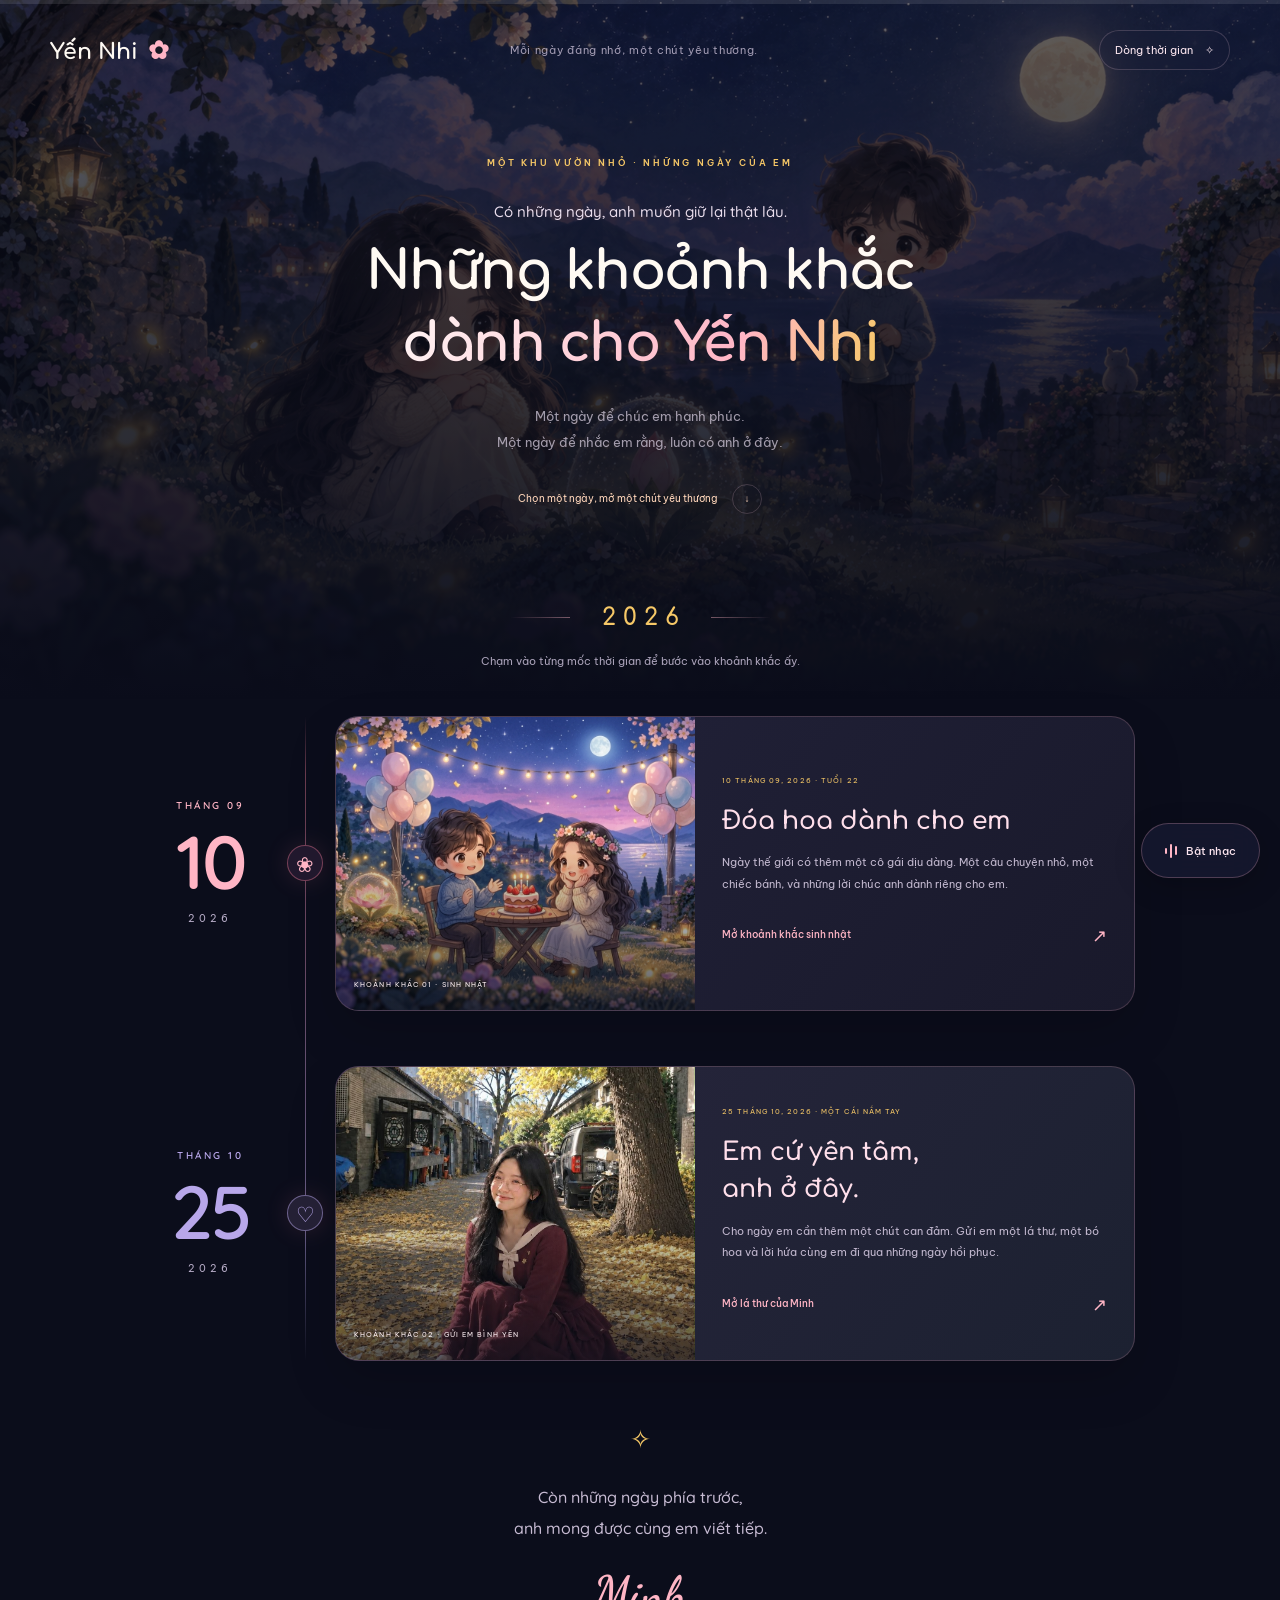
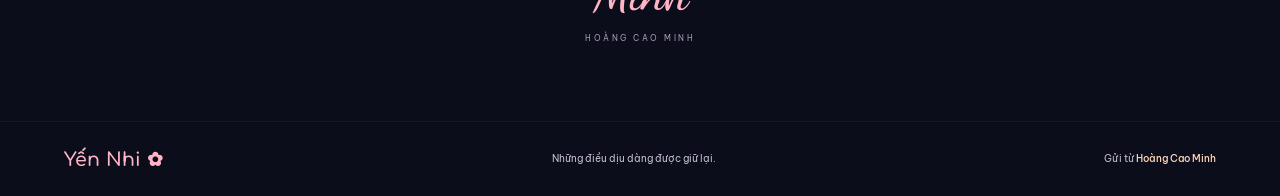
==== commit 42586919: "feat: add A Thousand Years soundtrack and handwritten letters" ====
--- a/index.html
+++ b/index.html
@@ -12,11 +12,12 @@
   <link rel="icon" href="assets/images/favicon.ico">
   <link rel="preconnect" href="https://fonts.googleapis.com">
   <link rel="preconnect" href="https://fonts.gstatic.com" crossorigin>
-  <link href="https://fonts.googleapis.com/css2?family=Be+Vietnam+Pro:ital,wght@0,300;0,400;0,500;0,600;0,700;1,400;1,500&family=Caveat:wght@500;600;700&family=Comfortaa:wght@500;600;700&family=Quicksand:wght@500;600;700&display=swap" rel="stylesheet">
+  <link href="https://fonts.googleapis.com/css2?family=Be+Vietnam+Pro:ital,wght@0,300;0,400;0,500;0,600;0,700;1,400;1,500&family=Caveat:wght@500;600;700&family=Comfortaa:wght@500;600;700&family=Quicksand:wght@500;600;700&family=Dancing+Script:wght@500;600;700&family=Mali:wght@400;500&display=swap" rel="stylesheet">
   <link rel="stylesheet" href="css/story.css">
   <link rel="stylesheet" href="css/moments.css">
 
   <script src="js/moments.js" defer></script>
+  <script src="js/music.js" defer></script>
 </head>
 <body class="timeline-page">
   <a class="memory-skip" href="#cac-moc">Đến những dấu mốc</a>
@@ -27,6 +28,7 @@
     <span class="memory-nav__note">Mỗi ngày đáng nhớ, một chút yêu thương.</span>
     <a class="memory-nav__link" href="index.html#cac-moc">Dòng thời gian <span aria-hidden="true">✧</span></a>
   </header>
+  <audio id="momentSong" autoplay loop preload="auto"><source src="assets/audio/a-thousand-years.mp3" type="audio/mpeg"></audio><p class="sr-only" data-music-status role="status"></p>
   <main>
     <section class="timeline-intro" aria-labelledby="timeline-title">
       <div class="timeline-intro__garden" aria-hidden="true"></div>
@@ -36,7 +38,6 @@
       <p>Một ngày để chúc em hạnh phúc.<br>Một ngày để nhắc em rằng, luôn có anh ở đây.</p>
       <a class="timeline-scroll" href="#cac-moc">Chọn một ngày, mở một chút yêu thương <span aria-hidden="true">↓</span></a>
     </section>
-
     <section class="memory-timeline" id="cac-moc" aria-labelledby="milestones-title">
       <div class="memory-year"><span></span><h2 id="milestones-title">2026</h2><span></span></div>
       <p class="timeline-instruction">Chạm vào từng mốc thời gian để bước vào khoảnh khắc ấy.</p>
@@ -65,6 +66,7 @@
       <div class="timeline-ending"><span aria-hidden="true">✧</span><p>Còn những ngày phía trước,<br>anh mong được cùng em viết tiếp.</p><span class="sender-hand">Minh</span><span class="sender-full">HOÀNG CAO MINH</span></div>
     </section>
   </main>
+  <nav class="moment-music-dock" aria-label="Nhạc nền"><button class="music-button" type="button" data-music-toggle aria-pressed="false" aria-controls="momentSong"><span class="music-bars" aria-hidden="true"><i></i><i></i><i></i></span><span data-music-label>Bật nhạc</span></button></nav>
   <footer class="memory-footer"><a href="index.html">Yến Nhi <span aria-hidden="true">✿</span></a><span>Những điều dịu dàng được giữ lại.</span><span>Gửi từ <strong>Hoàng Cao Minh</strong></span></footer>
 </body>
 </html>
--- a/css/moments.css
+++ b/css/moments.css
@@ -165,3 +165,43 @@
   *, *::before, *::after { animation: none !important; transition: none !important; }
   [data-reveal].reveal-ready, .reveal { opacity: 1; transform: none; }
 }
+
+/* A quiet, shared soundtrack, with an explicit play button. */
+:root {
+  --font-letter: 'Mali', 'Be Vietnam Pro', cursive;
+  --font-letter-sign: 'Dancing Script', 'Caveat', cursive;
+}
+.moment-music-dock { position: fixed; right: 20px; bottom: 22px; z-index: 600; padding: 7px; border: 1px solid #ffb5c540; background: #15182fe8; backdrop-filter: blur(16px); border-radius: var(--radius-pill); box-shadow: 0 8px 30px #0003; }
+.music-button { display: inline-flex; align-items: center; justify-content: center; gap: 9px; border: 0; border-radius: var(--radius-pill); padding: 11px 16px; background: transparent; color: #fce5ef; font: 500 11px var(--font-main); white-space: nowrap; cursor: pointer; }
+.music-button:hover { background: #ffffff12; }
+.music-button:disabled { cursor: wait; opacity: .65; }
+.music-bars { display: inline-flex; align-items: center; gap: 3px; height: 17px; }
+.music-bars i { display: block; width: 2px; height: 6px; border-radius: 2px; background: var(--blush-pink); }
+.music-bars i:nth-child(2) { height: 14px; }
+.music-bars i:nth-child(3) { height: 9px; }
+.music-playing .music-bars i { animation: music-wave 1s ease-in-out infinite alternate; }
+.music-playing .music-bars i:nth-child(2) { animation-delay: -.4s; }
+.music-playing .music-bars i:nth-child(3) { animation-delay: -.7s; }
+@keyframes music-wave { to { transform: scaleY(.35); } }
+.sender-hand { font-family: var(--font-letter-sign); }
+.birthday-page .letter-body { font-family: var(--font-letter); font-size: 17px; line-height: 2.15; letter-spacing: .1px; }
+.birthday-page .letter-salutation { font: 600 36px/1.5 var(--font-letter-sign); color: #b35f81; }
+.birthday-page .letter-author .sender-hand { font-family: var(--font-letter-sign); font-size: 49px; }
+@media (max-width: 560px) {
+  .moment-music-dock { right: 12px; bottom: 12px; }
+  .music-button { font-size: 10px; padding: 10px 14px; }
+  .birthday-page .letter-body { font-size: 16px; line-height: 2.1; }
+  .birthday-page .letter-salutation { font-size: 32px; }
+}
+@media (prefers-reduced-motion: reduce) { .music-playing .music-bars i { animation: none; } }
+@media print { .moment-music-dock { display: none; } }
+
+/* The dated navigation closes both moments with the same layout. */
+.moment-return { background: var(--night-800); color: #fff; text-align: center; }
+.moment-return h2 { font: 600 25px/1.7 var(--font-cute); margin: 20px 0; }
+.moment-return .back-to-top { margin-top: 35px; font-size: 12px; }
+@media (max-width: 560px) {
+  .moment-return { padding: 50px 22px; }
+  .moment-return h2 { font-size: 23px; }
+  .moment-return .memory-kicker { font-size: 7px; letter-spacing: 1px; }
+}
